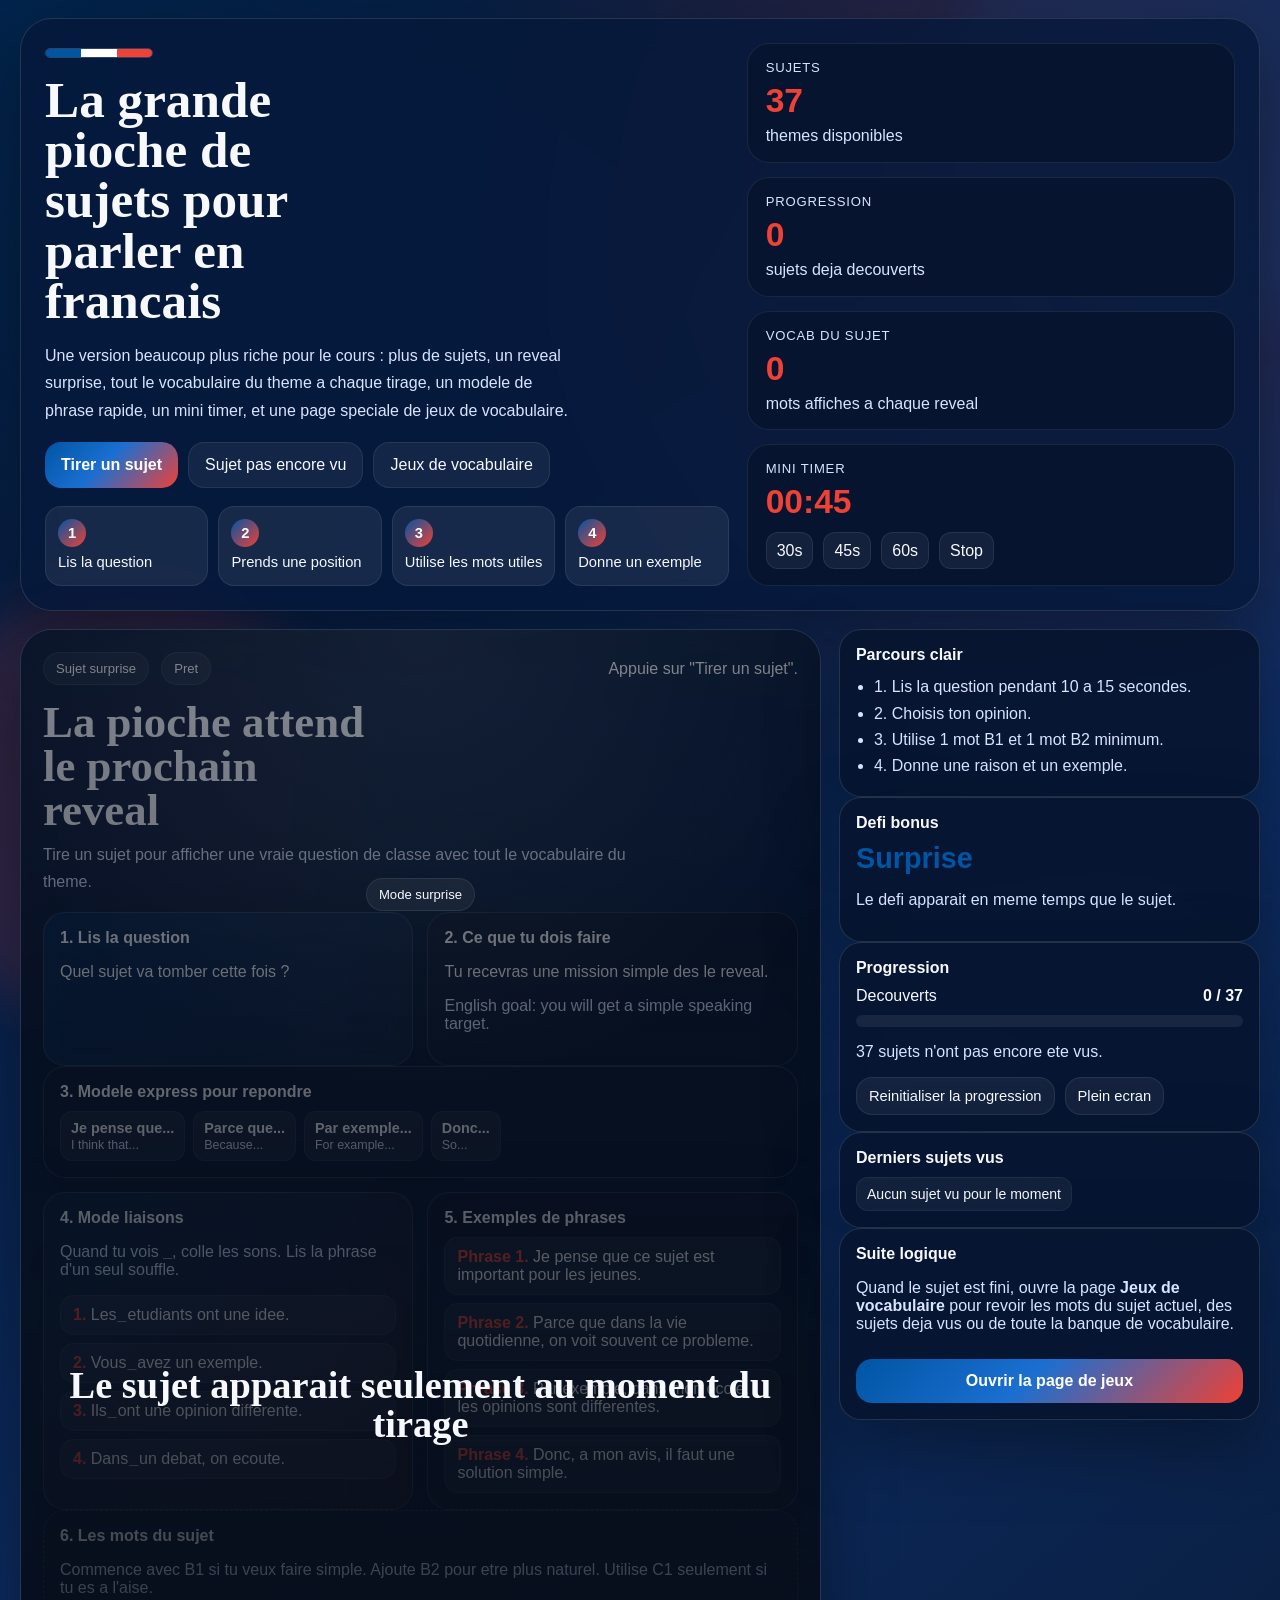
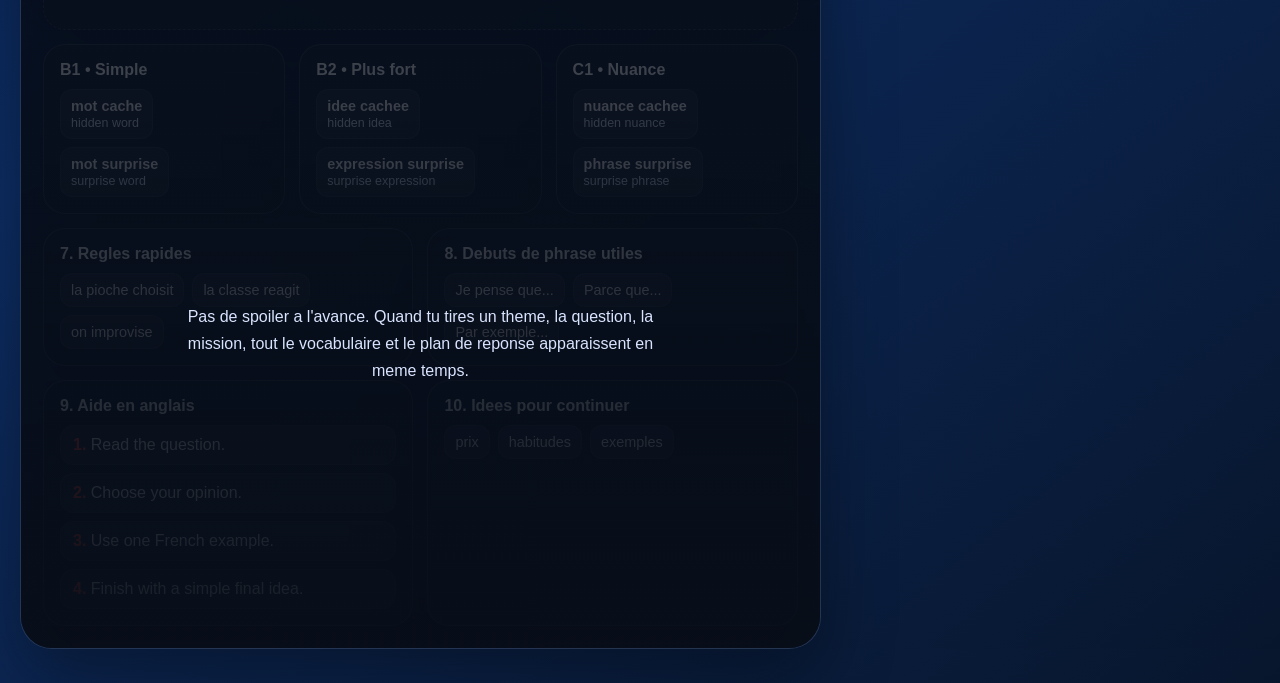
==== index.html @ 1f7d3cfa "Initial classroom speaking app" ====
<!DOCTYPE html>
<html lang="fr">
<head>
  <meta charset="UTF-8">
  <meta name="viewport" content="width=device-width, initial-scale=1.0">
  <title>Actu & Vocab - Pioche de classe</title>
  <link rel="stylesheet" href="./styles.css">
</head>
<body class="page-home">
  <div class="bg-orb orb-one"></div>
  <div class="bg-orb orb-two"></div>

  <main class="shell">
    <section class="hero">
      <div class="hero-copy">
        <div class="flag-line" aria-hidden="true">
          <span class="flag-blue"></span>
          <span class="flag-white"></span>
          <span class="flag-red"></span>
        </div>
        <h1>La grande pioche de sujets pour parler en francais</h1>
        <p>
          Une version beaucoup plus riche pour le cours : plus de sujets, un reveal surprise,
          tout le vocabulaire du theme a chaque tirage, un modele de phrase rapide, un mini timer,
          et une page speciale de jeux de vocabulaire.
        </p>
        <div class="hero-actions">
          <button class="btn btn-primary" id="randomBtn">Tirer un sujet</button>
          <button class="btn btn-secondary" id="unseenBtn">Sujet pas encore vu</button>
          <a class="btn btn-secondary" href="./vocab-games.html">Jeux de vocabulaire</a>
        </div>
        <div class="clarity-strip">
          <div class="clarity-step">
            <strong>1</strong>
            <span>Lis la question</span>
          </div>
          <div class="clarity-step">
            <strong>2</strong>
            <span>Prends une position</span>
          </div>
          <div class="clarity-step">
            <strong>3</strong>
            <span>Utilise les mots utiles</span>
          </div>
          <div class="clarity-step">
            <strong>4</strong>
            <span>Donne un exemple</span>
          </div>
        </div>
      </div>

      <div class="hero-stats">
        <article class="stat-card">
          <span class="stat-label">Sujets</span>
          <strong class="stat-value" id="totalTopics">0</strong>
          <span class="stat-foot">themes disponibles</span>
        </article>
        <article class="stat-card">
          <span class="stat-label">Progression</span>
          <strong class="stat-value" id="seenTopics">0</strong>
          <span class="stat-foot">sujets deja decouverts</span>
        </article>
        <article class="stat-card">
          <span class="stat-label">Vocab du sujet</span>
          <strong class="stat-value" id="currentWordCount">0</strong>
          <span class="stat-foot">mots affiches a chaque reveal</span>
        </article>
        <article class="stat-card">
          <span class="stat-label">Mini timer</span>
          <strong class="stat-value" id="timerDisplay">00:45</strong>
          <div class="timer-buttons">
            <button class="tiny-btn" data-seconds="30">30s</button>
            <button class="tiny-btn" data-seconds="45">45s</button>
            <button class="tiny-btn" data-seconds="60">60s</button>
            <button class="tiny-btn" data-action="stop">Stop</button>
          </div>
        </article>
      </div>
    </section>

    <section class="layout">
      <section class="topic-panel">
        <div class="topic-cover" id="topicCover">
          <div class="cover-badge">Mode surprise</div>
          <h2>Le sujet apparait seulement au moment du tirage</h2>
          <p>
            Pas de spoiler a l'avance. Quand tu tires un theme, la question, la mission,
            tout le vocabulaire et le plan de reponse apparaissent en meme temps.
          </p>
        </div>

        <div class="topic-head">
          <div class="topic-meta">
            <span class="pill" id="topicCategory">Sujet surprise</span>
            <span class="pill" id="topicDate">Pret</span>
          </div>
          <div class="topic-progress">
            <span id="rouletteText">Appuie sur "Tirer un sujet".</span>
          </div>
        </div>

        <h2 class="topic-title" id="topicTitle">La pioche attend le prochain reveal</h2>
        <p class="topic-lead" id="topicLead">
          Tire un sujet pour afficher une question orale claire, du vocabulaire FR + EN et un vrai plan
          de prise de parole pour la classe.
        </p>

        <div class="card-grid two">
          <article class="panel-card emphasis">
            <h3>1. Lis la question</h3>
            <p id="topicQuestion">Quel sujet va tomber cette fois ?</p>
          </article>
          <article class="panel-card">
            <h3>2. Ce que tu dois faire</h3>
            <p id="topicMission">Tu recevras une mission simple des le reveal.</p>
            <p class="subhelp" id="topicGoalEn">English goal: you will get a simple speaking target.</p>
          </article>
        </div>

        <article class="panel-card">
          <h3>3. Modele express pour repondre</h3>
          <div class="chip-wrap" id="builderList"></div>
        </article>

        <div class="card-grid two">
          <article class="panel-card liaison-card">
            <h3>4. Mode liaisons</h3>
            <p class="subhelp">Quand tu vois <strong>_</strong>, colle les sons. Lis la phrase d'un seul souffle.</p>
            <div class="coach-list" id="liaisonList"></div>
          </article>
          <article class="panel-card">
            <h3>5. Exemples de phrases</h3>
            <div class="coach-list" id="phraseExamples"></div>
          </article>
        </div>

        <article class="panel-card section-note">
          <h3>6. Les mots du sujet</h3>
          <p class="subhelp">Commence avec B1 si tu veux faire simple. Ajoute B2 pour etre plus naturel. Utilise C1 seulement si tu es a l'aise.</p>
        </article>

        <div class="card-grid three">
          <article class="panel-card">
            <h3>B1 • Simple</h3>
            <div class="chip-wrap" id="b1List"></div>
          </article>
          <article class="panel-card">
            <h3>B2 • Plus fort</h3>
            <div class="chip-wrap" id="b2List"></div>
          </article>
          <article class="panel-card">
            <h3>C1 • Nuance</h3>
            <div class="chip-wrap" id="c1List"></div>
          </article>
        </div>

        <div class="card-grid two">
          <article class="panel-card">
            <h3>7. Regles rapides</h3>
            <div class="chip-wrap" id="rulesList"></div>
          </article>
          <article class="panel-card">
            <h3>8. Debuts de phrase utiles</h3>
            <div class="chip-wrap" id="starterList"></div>
          </article>
        </div>

        <div class="card-grid two">
          <article class="panel-card">
            <h3>9. Aide en anglais</h3>
            <div class="coach-list" id="coachList"></div>
          </article>
          <article class="panel-card">
            <h3>10. Idees pour continuer</h3>
            <div class="chip-wrap" id="anglesList"></div>
          </article>
        </div>
      </section>

      <aside class="side-panel">
        <article class="panel-card">
          <h3>Parcours clair</h3>
          <ul class="clean-list">
            <li>1. Lis la question pendant 10 a 15 secondes.</li>
            <li>2. Choisis ton opinion.</li>
            <li>3. Utilise 1 mot B1 et 1 mot B2 minimum.</li>
            <li>4. Donne une raison et un exemple.</li>
          </ul>
        </article>

        <article class="panel-card">
          <h3>Defi bonus</h3>
          <strong class="challenge-mode" id="bonusMode">Surprise</strong>
          <p class="subhelp" id="bonusText">Le defi apparait en meme temps que le sujet.</p>
        </article>

        <article class="panel-card">
          <h3>Progression</h3>
          <div class="progress-row">
            <span>Decouverts</span>
            <strong id="progressLabel">0 / 0</strong>
          </div>
          <div class="progress-bar">
            <div class="progress-fill" id="progressFill"></div>
          </div>
          <p class="subhelp" id="remainingText">La pioche est prete.</p>
          <div class="side-actions">
            <button class="btn btn-secondary small" id="resetBtn">Reinitialiser la progression</button>
            <button class="btn btn-secondary small" id="fullscreenBtn">Plein ecran</button>
          </div>
        </article>

        <article class="panel-card">
          <h3>Derniers sujets vus</h3>
          <div class="recent-list" id="recentList"></div>
        </article>

        <article class="panel-card">
          <h3>Suite logique</h3>
          <p class="subhelp">
            Quand le sujet est fini, ouvre la page <strong>Jeux de vocabulaire</strong> pour revoir
            les mots du sujet actuel, des sujets deja vus ou de toute la banque de vocabulaire.
          </p>
          <a class="btn btn-primary wide" href="./vocab-games.html">Ouvrir la page de jeux</a>
        </article>
      </aside>
    </section>
  </main>

  <script src="./topics-data.js"></script>
  <script src="./app.js"></script>
</body>
</html>
---- styles.css ----
:root {
  --bg: #03142f;
  --bg-2: #0d2d63;
  --panel: rgba(6, 24, 58, 0.8);
  --panel-strong: rgba(7, 21, 48, 0.93);
  --line: rgba(255, 255, 255, 0.12);
  --text: #f7f9ff;
  --muted: #d9e4ff;
  --accent: #0055a4;
  --accent-soft: rgba(0, 85, 164, 0.2);
  --accent-2: #ef4135;
  --shadow: 0 28px 70px rgba(0, 0, 0, 0.35);
  --radius: 26px;
}

* {
  box-sizing: border-box;
}

html,
body {
  margin: 0;
  min-height: 100%;
  font-family: "Avenir Next", "Segoe UI", sans-serif;
  color: var(--text);
  background:
    radial-gradient(circle at top left, rgba(0, 85, 164, 0.24), transparent 28%),
    radial-gradient(circle at 80% 8%, rgba(239, 65, 53, 0.18), transparent 26%),
    linear-gradient(140deg, var(--bg) 0%, var(--bg-2) 54%, #08162d 100%);
}

body {
  position: relative;
  overflow-x: hidden;
}

.bg-orb {
  position: fixed;
  width: 28rem;
  height: 28rem;
  border-radius: 50%;
  filter: blur(26px);
  opacity: 0.16;
  pointer-events: none;
  z-index: 0;
}

.orb-one {
  top: -7rem;
  right: -7rem;
  background: var(--accent);
}

.orb-two {
  bottom: -8rem;
  left: -6rem;
  background: var(--accent-2);
}

.flag-line {
  display: inline-grid;
  grid-template-columns: 1fr 1fr 1fr;
  width: 108px;
  height: 10px;
  border-radius: 999px;
  overflow: hidden;
  border: 1px solid rgba(255, 255, 255, 0.18);
}

.flag-blue {
  background: #0055a4;
}

.flag-white {
  background: #ffffff;
}

.flag-red {
  background: #ef4135;
}

.shell {
  position: relative;
  z-index: 1;
  width: min(1240px, calc(100vw - 28px));
  margin: 18px auto 34px;
  display: grid;
  gap: 18px;
}

.hero,
.panel-card,
.topic-panel {
  background: var(--panel);
  border: 1px solid var(--line);
  box-shadow: var(--shadow);
  backdrop-filter: blur(18px);
}

.hero {
  border-radius: calc(var(--radius) + 6px);
  padding: 24px;
  display: grid;
  grid-template-columns: 1.4fr 1fr;
  gap: 18px;
}

.hero.compact {
  grid-template-columns: 1.3fr 0.9fr;
}

.hero-copy h1 {
  margin: 14px 0 0;
  font-family: "Iowan Old Style", "Palatino Linotype", serif;
  font-size: clamp(2.2rem, 4vw, 4rem);
  line-height: 0.98;
  max-width: 11ch;
}

.hero-copy p {
  margin: 16px 0 0;
  color: var(--muted);
  line-height: 1.72;
  max-width: 60ch;
}

.eyebrow {
  display: inline-flex;
  padding: 8px 14px;
  border-radius: 999px;
  background: rgba(255, 255, 255, 0.06);
  border: 1px solid rgba(255, 255, 255, 0.08);
  color: var(--muted);
  font-size: 0.78rem;
  letter-spacing: 0.06em;
  text-transform: uppercase;
}

.hero-actions,
.side-actions,
.timer-buttons,
.filter-row {
  display: flex;
  flex-wrap: wrap;
  gap: 10px;
}

.hero-actions {
  margin-top: 18px;
}

.clarity-strip {
  display: grid;
  grid-template-columns: repeat(4, minmax(0, 1fr));
  gap: 10px;
  margin-top: 18px;
}

.clarity-step {
  display: grid;
  gap: 6px;
  padding: 12px;
  border-radius: 16px;
  background: rgba(255, 255, 255, 0.07);
  border: 1px solid rgba(255, 255, 255, 0.08);
}

.clarity-step strong {
  display: inline-flex;
  align-items: center;
  justify-content: center;
  width: 28px;
  height: 28px;
  border-radius: 50%;
  background: linear-gradient(135deg, #0055a4, #ef4135);
  color: #ffffff;
  font-size: 0.92rem;
}

.clarity-step span {
  color: var(--text);
  font-size: 0.92rem;
  line-height: 1.35;
}

.hero-stats {
  display: grid;
  gap: 14px;
}

.stat-card {
  display: grid;
  gap: 6px;
  padding: 16px 18px;
  border-radius: 22px;
  background: var(--panel-strong);
  border: 1px solid rgba(255, 255, 255, 0.08);
}

.stat-label,
.stat-foot,
.subhelp {
  color: var(--muted);
}

.stat-label {
  font-size: 0.82rem;
  text-transform: uppercase;
  letter-spacing: 0.06em;
}

.stat-value {
  font-size: 2.1rem;
  font-weight: 800;
  color: var(--accent-2);
}

.layout {
  display: grid;
  grid-template-columns: 1.75fr 0.92fr;
  gap: 18px;
}

.games-layout {
  grid-template-columns: 1.5fr 0.95fr;
}

.topic-panel {
  position: relative;
  border-radius: calc(var(--radius) + 6px);
  padding: 22px;
  overflow: hidden;
}

.topic-cover {
  position: absolute;
  inset: 0;
  display: grid;
  place-items: center;
  text-align: center;
  padding: 26px;
  background:
    radial-gradient(circle at top, rgba(255, 255, 255, 0.06), transparent 28%),
    linear-gradient(180deg, rgba(8, 14, 24, 0.5), rgba(8, 14, 24, 0.94));
  z-index: 2;
  transition: opacity 0.35s ease, visibility 0.35s ease;
}

.topic-cover.hidden {
  opacity: 0;
  visibility: hidden;
  pointer-events: none;
}

.topic-cover h2 {
  margin: 12px 0 0;
  font-family: "Iowan Old Style", "Palatino Linotype", serif;
  font-size: clamp(1.9rem, 3vw, 2.8rem);
  line-height: 1.02;
}

.topic-cover p {
  max-width: 56ch;
  color: var(--muted);
  line-height: 1.7;
}

.cover-badge,
.pill {
  display: inline-flex;
  padding: 8px 12px;
  border-radius: 999px;
  background: rgba(255, 255, 255, 0.06);
  border: 1px solid rgba(255, 255, 255, 0.08);
  color: var(--text);
  font-size: 0.82rem;
}

.topic-head,
.topic-meta,
.progress-row,
.game-head {
  display: flex;
  justify-content: space-between;
  align-items: center;
  gap: 12px;
  flex-wrap: wrap;
}

.topic-title {
  margin: 16px 0 8px;
  font-family: "Iowan Old Style", "Palatino Linotype", serif;
  font-size: clamp(2rem, 3.5vw, 3.1rem);
  line-height: 0.98;
  max-width: 15ch;
}

.topic-lead,
.quiz-question,
.clean-list {
  color: var(--muted);
}

.topic-lead {
  margin: 0 0 16px;
  line-height: 1.72;
  max-width: 70ch;
}

.card-grid {
  display: grid;
  gap: 14px;
  margin-top: 14px;
}

.card-grid.two {
  grid-template-columns: repeat(2, minmax(0, 1fr));
}

.card-grid.three {
  grid-template-columns: repeat(3, minmax(0, 1fr));
}

.panel-card {
  border-radius: 22px;
  padding: 16px;
  background: var(--panel-strong);
}

.panel-card h3 {
  margin: 0 0 10px;
  font-size: 1rem;
}

.section-note {
  border-style: dashed;
}

.panel-card.emphasis {
  background: linear-gradient(135deg, var(--accent-soft), rgba(255, 255, 255, 0.03));
}

.liaison-card {
  background:
    linear-gradient(135deg, rgba(0, 85, 164, 0.14), rgba(239, 65, 53, 0.08)),
    var(--panel-strong);
}

.chip-wrap,
.recent-list,
.quiz-options {
  display: flex;
  flex-wrap: wrap;
  gap: 8px;
}

.chip {
  display: inline-flex;
  flex-direction: column;
  align-items: flex-start;
  gap: 2px;
  padding: 8px 10px;
  border-radius: 12px;
  background: rgba(255, 255, 255, 0.06);
  border: 1px solid rgba(255, 255, 255, 0.06);
  color: var(--text);
  font-size: 0.9rem;
}

.chip-fr {
  font-weight: 700;
}

.chip-en {
  color: var(--muted);
  font-size: 0.78rem;
}

.coach-list {
  display: grid;
  gap: 8px;
}

.coach-step {
  padding: 10px 12px;
  border-radius: 14px;
  background: rgba(255, 255, 255, 0.05);
  border: 1px solid rgba(255, 255, 255, 0.06);
}

.coach-step strong {
  color: var(--accent-2);
}

.liaison-piece {
  font-weight: 800;
  color: #ffffff;
  letter-spacing: 0.01em;
}

.liaison-mark {
  color: #ffd8d5;
  font-weight: 900;
  padding: 0 1px;
}

.challenge-mode {
  display: block;
  font-size: 1.8rem;
  color: var(--accent);
}

.progress-bar {
  width: 100%;
  height: 12px;
  border-radius: 999px;
  background: rgba(255, 255, 255, 0.07);
  overflow: hidden;
  margin-top: 10px;
}

.progress-fill {
  height: 100%;
  width: 0;
  border-radius: 999px;
  background: linear-gradient(90deg, #0055a4 0%, #ffffff 50%, #ef4135 100%);
  transition: width 0.3s ease;
}

.clean-list {
  margin: 0;
  padding-left: 18px;
  line-height: 1.65;
}

.btn,
.tiny-btn,
.answer-btn,
.select-box {
  font: inherit;
}

.btn,
.tiny-btn,
.answer-btn {
  cursor: pointer;
  border: 0;
  transition: transform 0.18s ease, opacity 0.18s ease;
}

.btn:hover,
.tiny-btn:hover,
.answer-btn:hover {
  transform: translateY(-1px);
}

.btn {
  display: inline-flex;
  align-items: center;
  justify-content: center;
  gap: 8px;
  padding: 13px 16px;
  border-radius: 16px;
  text-decoration: none;
}

.btn.small {
  padding: 10px 12px;
  font-size: 0.92rem;
}

.btn.wide {
  width: 100%;
  margin-top: 10px;
}

.btn-primary {
  background: linear-gradient(135deg, #0055a4 0%, #1b6fd1 45%, #ef4135 100%);
  color: #ffffff;
  font-weight: 800;
}

.btn-secondary,
.tiny-btn,
.answer-btn,
.select-box {
  background: rgba(255, 255, 255, 0.06);
  color: var(--text);
  border: 1px solid rgba(255, 255, 255, 0.08);
}

.tiny-btn {
  padding: 8px 10px;
  border-radius: 12px;
}

.select-box {
  padding: 10px 12px;
  border-radius: 14px;
  min-width: 220px;
}

.recent-item {
  display: inline-flex;
  padding: 8px 10px;
  border-radius: 12px;
  background: rgba(255, 255, 255, 0.05);
  border: 1px solid rgba(255, 255, 255, 0.06);
  font-size: 0.88rem;
}

.flashcard {
  display: grid;
  gap: 8px;
  padding: 18px;
  border-radius: 20px;
  background: linear-gradient(135deg, var(--accent-soft), rgba(255, 255, 255, 0.04));
  border: 1px solid rgba(255, 255, 255, 0.08);
}

.flash-meta,
.quiz-result {
  color: var(--muted);
}

.flash-front {
  font-size: 2rem;
  font-weight: 800;
}

.flash-back {
  font-size: 1rem;
  color: var(--accent-2);
}

.quiz-question {
  margin: 8px 0 14px;
  font-size: 1.08rem;
}

.answer-btn {
  padding: 12px 14px;
  border-radius: 14px;
  min-width: 190px;
  text-align: left;
}

.answer-btn.correct {
  background: rgba(107, 208, 146, 0.22);
  border-color: rgba(107, 208, 146, 0.48);
}

.answer-btn.wrong {
  background: rgba(255, 96, 96, 0.18);
  border-color: rgba(255, 96, 96, 0.38);
}

.filter-row {
  justify-content: space-between;
  align-items: center;
}

.timer-buttons {
  margin-top: 4px;
}

@media (max-width: 980px) {
  .hero,
  .hero.compact,
  .layout,
  .games-layout {
    grid-template-columns: 1fr;
  }

  .clarity-strip {
    grid-template-columns: repeat(2, minmax(0, 1fr));
  }

  .card-grid.two,
  .card-grid.three {
    grid-template-columns: 1fr;
  }

  .hero-copy h1,
  .topic-title {
    max-width: none;
  }
}

@media (max-width: 720px) {
  .shell {
    width: min(100vw - 18px, 100%);
    margin: 10px auto 24px;
  }

  .hero,
  .topic-panel,
  .panel-card {
    padding: 16px;
  }

  .flash-front {
    font-size: 1.6rem;
  }

  .clarity-strip {
    grid-template-columns: 1fr;
  }
}
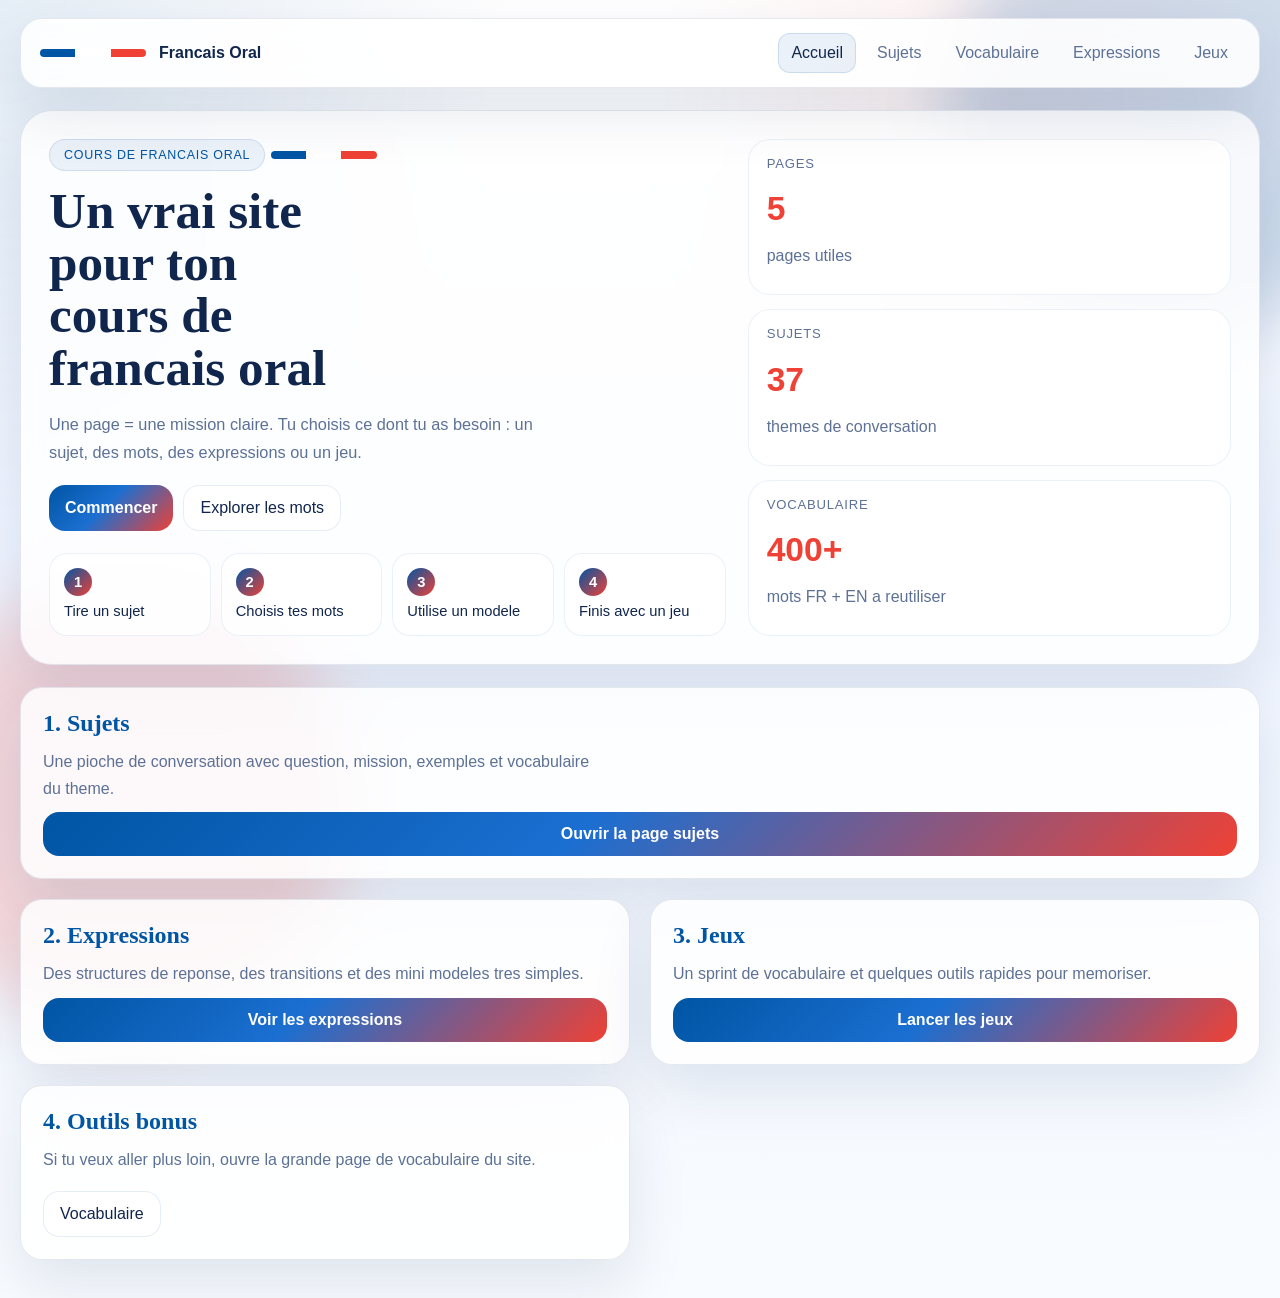
==== commit 07d5ac89: "Build simplified multi-page speaking site" ====
--- a/index.html
+++ b/index.html
@@ -3,231 +3,115 @@
 <head>
   <meta charset="UTF-8">
   <meta name="viewport" content="width=device-width, initial-scale=1.0">
-  <title>Actu & Vocab - Pioche de classe</title>
+  <title>Francais Oral - Accueil</title>
   <link rel="stylesheet" href="./styles.css">
 </head>
-<body class="page-home">
+<body class="page-landing">
   <div class="bg-orb orb-one"></div>
   <div class="bg-orb orb-two"></div>
 
   <main class="shell">
-    <section class="hero">
+    <header class="site-nav">
+      <a class="brand" href="./index.html">
+        <span class="flag-line" aria-hidden="true">
+          <span class="flag-blue"></span>
+          <span class="flag-white"></span>
+          <span class="flag-red"></span>
+        </span>
+        <span>Francais Oral</span>
+      </a>
+      <nav class="nav-links">
+        <a class="nav-link is-active" href="./index.html">Accueil</a>
+        <a class="nav-link" href="./sujets.html">Sujets</a>
+        <a class="nav-link" href="./vocabulaire.html">Vocabulaire</a>
+        <a class="nav-link" href="./methode.html">Expressions</a>
+        <a class="nav-link" href="./vocab-games.html">Jeux</a>
+      </nav>
+    </header>
+
+    <section class="hero landing-hero">
       <div class="hero-copy">
+        <span class="eyebrow">Cours de francais oral</span>
         <div class="flag-line" aria-hidden="true">
           <span class="flag-blue"></span>
           <span class="flag-white"></span>
           <span class="flag-red"></span>
         </div>
-        <h1>La grande pioche de sujets pour parler en francais</h1>
+        <h1>Un vrai site pour ton cours de francais oral</h1>
         <p>
-          Une version beaucoup plus riche pour le cours : plus de sujets, un reveal surprise,
-          tout le vocabulaire du theme a chaque tirage, un modele de phrase rapide, un mini timer,
-          et une page speciale de jeux de vocabulaire.
+          Une page = une mission claire. Tu choisis ce dont tu as besoin :
+          un sujet, des mots, des expressions ou un jeu.
         </p>
         <div class="hero-actions">
-          <button class="btn btn-primary" id="randomBtn">Tirer un sujet</button>
-          <button class="btn btn-secondary" id="unseenBtn">Sujet pas encore vu</button>
-          <a class="btn btn-secondary" href="./vocab-games.html">Jeux de vocabulaire</a>
+          <a class="btn btn-primary" href="./sujets.html">Commencer</a>
+          <a class="btn btn-secondary" href="./vocabulaire.html">Explorer les mots</a>
         </div>
         <div class="clarity-strip">
           <div class="clarity-step">
             <strong>1</strong>
-            <span>Lis la question</span>
+            <span>Tire un sujet</span>
           </div>
           <div class="clarity-step">
             <strong>2</strong>
-            <span>Prends une position</span>
+            <span>Choisis tes mots</span>
           </div>
           <div class="clarity-step">
             <strong>3</strong>
-            <span>Utilise les mots utiles</span>
+            <span>Utilise un modele</span>
           </div>
           <div class="clarity-step">
             <strong>4</strong>
-            <span>Donne un exemple</span>
+            <span>Finis avec un jeu</span>
           </div>
         </div>
       </div>
 
       <div class="hero-stats">
         <article class="stat-card">
-          <span class="stat-label">Sujets</span>
-          <strong class="stat-value" id="totalTopics">0</strong>
-          <span class="stat-foot">themes disponibles</span>
+          <span class="stat-label">Pages</span>
+          <strong class="stat-value">5</strong>
+          <span class="stat-foot">pages utiles</span>
         </article>
         <article class="stat-card">
-          <span class="stat-label">Progression</span>
-          <strong class="stat-value" id="seenTopics">0</strong>
-          <span class="stat-foot">sujets deja decouverts</span>
+          <span class="stat-label">Sujets</span>
+          <strong class="stat-value">37</strong>
+          <span class="stat-foot">themes de conversation</span>
         </article>
         <article class="stat-card">
-          <span class="stat-label">Vocab du sujet</span>
-          <strong class="stat-value" id="currentWordCount">0</strong>
-          <span class="stat-foot">mots affiches a chaque reveal</span>
-        </article>
-        <article class="stat-card">
-          <span class="stat-label">Mini timer</span>
-          <strong class="stat-value" id="timerDisplay">00:45</strong>
-          <div class="timer-buttons">
-            <button class="tiny-btn" data-seconds="30">30s</button>
-            <button class="tiny-btn" data-seconds="45">45s</button>
-            <button class="tiny-btn" data-seconds="60">60s</button>
-            <button class="tiny-btn" data-action="stop">Stop</button>
-          </div>
+          <span class="stat-label">Vocabulaire</span>
+          <strong class="stat-value">400+</strong>
+          <span class="stat-foot">mots FR + EN a reutiliser</span>
         </article>
       </div>
     </section>
 
-    <section class="layout">
-      <section class="topic-panel">
-        <div class="topic-cover" id="topicCover">
-          <div class="cover-badge">Mode surprise</div>
-          <h2>Le sujet apparait seulement au moment du tirage</h2>
-          <p>
-            Pas de spoiler a l'avance. Quand tu tires un theme, la question, la mission,
-            tout le vocabulaire et le plan de reponse apparaissent en meme temps.
-          </p>
+    <section class="landing-grid">
+      <article class="feature-card">
+        <h2>1. Sujets</h2>
+        <p>Une pioche de conversation avec question, mission, exemples et vocabulaire du theme.</p>
+        <a class="btn btn-primary wide" href="./sujets.html">Ouvrir la page sujets</a>
+      </article>
+
+      <article class="feature-card">
+        <h2>2. Expressions</h2>
+        <p>Des structures de reponse, des transitions et des mini modeles tres simples.</p>
+        <a class="btn btn-primary wide" href="./methode.html">Voir les expressions</a>
+      </article>
+
+      <article class="feature-card">
+        <h2>3. Jeux</h2>
+        <p>Un sprint de vocabulaire et quelques outils rapides pour memoriser.</p>
+        <a class="btn btn-primary wide" href="./vocab-games.html">Lancer les jeux</a>
+      </article>
+
+      <article class="feature-card">
+        <h2>4. Outils bonus</h2>
+        <p>Si tu veux aller plus loin, ouvre la grande page de vocabulaire du site.</p>
+        <div class="hero-actions">
+          <a class="btn btn-secondary" href="./vocabulaire.html">Vocabulaire</a>
         </div>
-
-        <div class="topic-head">
-          <div class="topic-meta">
-            <span class="pill" id="topicCategory">Sujet surprise</span>
-            <span class="pill" id="topicDate">Pret</span>
-          </div>
-          <div class="topic-progress">
-            <span id="rouletteText">Appuie sur "Tirer un sujet".</span>
-          </div>
-        </div>
-
-        <h2 class="topic-title" id="topicTitle">La pioche attend le prochain reveal</h2>
-        <p class="topic-lead" id="topicLead">
-          Tire un sujet pour afficher une question orale claire, du vocabulaire FR + EN et un vrai plan
-          de prise de parole pour la classe.
-        </p>
-
-        <div class="card-grid two">
-          <article class="panel-card emphasis">
-            <h3>1. Lis la question</h3>
-            <p id="topicQuestion">Quel sujet va tomber cette fois ?</p>
-          </article>
-          <article class="panel-card">
-            <h3>2. Ce que tu dois faire</h3>
-            <p id="topicMission">Tu recevras une mission simple des le reveal.</p>
-            <p class="subhelp" id="topicGoalEn">English goal: you will get a simple speaking target.</p>
-          </article>
-        </div>
-
-        <article class="panel-card">
-          <h3>3. Modele express pour repondre</h3>
-          <div class="chip-wrap" id="builderList"></div>
-        </article>
-
-        <div class="card-grid two">
-          <article class="panel-card liaison-card">
-            <h3>4. Mode liaisons</h3>
-            <p class="subhelp">Quand tu vois <strong>_</strong>, colle les sons. Lis la phrase d'un seul souffle.</p>
-            <div class="coach-list" id="liaisonList"></div>
-          </article>
-          <article class="panel-card">
-            <h3>5. Exemples de phrases</h3>
-            <div class="coach-list" id="phraseExamples"></div>
-          </article>
-        </div>
-
-        <article class="panel-card section-note">
-          <h3>6. Les mots du sujet</h3>
-          <p class="subhelp">Commence avec B1 si tu veux faire simple. Ajoute B2 pour etre plus naturel. Utilise C1 seulement si tu es a l'aise.</p>
-        </article>
-
-        <div class="card-grid three">
-          <article class="panel-card">
-            <h3>B1 • Simple</h3>
-            <div class="chip-wrap" id="b1List"></div>
-          </article>
-          <article class="panel-card">
-            <h3>B2 • Plus fort</h3>
-            <div class="chip-wrap" id="b2List"></div>
-          </article>
-          <article class="panel-card">
-            <h3>C1 • Nuance</h3>
-            <div class="chip-wrap" id="c1List"></div>
-          </article>
-        </div>
-
-        <div class="card-grid two">
-          <article class="panel-card">
-            <h3>7. Regles rapides</h3>
-            <div class="chip-wrap" id="rulesList"></div>
-          </article>
-          <article class="panel-card">
-            <h3>8. Debuts de phrase utiles</h3>
-            <div class="chip-wrap" id="starterList"></div>
-          </article>
-        </div>
-
-        <div class="card-grid two">
-          <article class="panel-card">
-            <h3>9. Aide en anglais</h3>
-            <div class="coach-list" id="coachList"></div>
-          </article>
-          <article class="panel-card">
-            <h3>10. Idees pour continuer</h3>
-            <div class="chip-wrap" id="anglesList"></div>
-          </article>
-        </div>
-      </section>
-
-      <aside class="side-panel">
-        <article class="panel-card">
-          <h3>Parcours clair</h3>
-          <ul class="clean-list">
-            <li>1. Lis la question pendant 10 a 15 secondes.</li>
-            <li>2. Choisis ton opinion.</li>
-            <li>3. Utilise 1 mot B1 et 1 mot B2 minimum.</li>
-            <li>4. Donne une raison et un exemple.</li>
-          </ul>
-        </article>
-
-        <article class="panel-card">
-          <h3>Defi bonus</h3>
-          <strong class="challenge-mode" id="bonusMode">Surprise</strong>
-          <p class="subhelp" id="bonusText">Le defi apparait en meme temps que le sujet.</p>
-        </article>
-
-        <article class="panel-card">
-          <h3>Progression</h3>
-          <div class="progress-row">
-            <span>Decouverts</span>
-            <strong id="progressLabel">0 / 0</strong>
-          </div>
-          <div class="progress-bar">
-            <div class="progress-fill" id="progressFill"></div>
-          </div>
-          <p class="subhelp" id="remainingText">La pioche est prete.</p>
-          <div class="side-actions">
-            <button class="btn btn-secondary small" id="resetBtn">Reinitialiser la progression</button>
-            <button class="btn btn-secondary small" id="fullscreenBtn">Plein ecran</button>
-          </div>
-        </article>
-
-        <article class="panel-card">
-          <h3>Derniers sujets vus</h3>
-          <div class="recent-list" id="recentList"></div>
-        </article>
-
-        <article class="panel-card">
-          <h3>Suite logique</h3>
-          <p class="subhelp">
-            Quand le sujet est fini, ouvre la page <strong>Jeux de vocabulaire</strong> pour revoir
-            les mots du sujet actuel, des sujets deja vus ou de toute la banque de vocabulaire.
-          </p>
-          <a class="btn btn-primary wide" href="./vocab-games.html">Ouvrir la page de jeux</a>
-        </article>
-      </aside>
+      </article>
     </section>
   </main>
-
-  <script src="./topics-data.js"></script>
-  <script src="./app.js"></script>
 </body>
 </html>
--- a/styles.css
+++ b/styles.css
@@ -1,15 +1,15 @@
 :root {
-  --bg: #03142f;
-  --bg-2: #0d2d63;
-  --panel: rgba(6, 24, 58, 0.8);
-  --panel-strong: rgba(7, 21, 48, 0.93);
-  --line: rgba(255, 255, 255, 0.12);
-  --text: #f7f9ff;
-  --muted: #d9e4ff;
+  --bg: #eef4ff;
+  --bg-2: #f8fbff;
+  --panel: rgba(255, 255, 255, 0.84);
+  --panel-strong: rgba(255, 255, 255, 0.96);
+  --line: rgba(10, 39, 92, 0.1);
+  --text: #11264d;
+  --muted: #5d7196;
   --accent: #0055a4;
-  --accent-soft: rgba(0, 85, 164, 0.2);
+  --accent-soft: rgba(0, 85, 164, 0.09);
   --accent-2: #ef4135;
-  --shadow: 0 28px 70px rgba(0, 0, 0, 0.35);
+  --shadow: 0 24px 60px rgba(9, 35, 83, 0.1);
   --radius: 26px;
 }
 
@@ -24,9 +24,9 @@
   font-family: "Avenir Next", "Segoe UI", sans-serif;
   color: var(--text);
   background:
-    radial-gradient(circle at top left, rgba(0, 85, 164, 0.24), transparent 28%),
-    radial-gradient(circle at 80% 8%, rgba(239, 65, 53, 0.18), transparent 26%),
-    linear-gradient(140deg, var(--bg) 0%, var(--bg-2) 54%, #08162d 100%);
+    radial-gradient(circle at top left, rgba(0, 85, 164, 0.1), transparent 28%),
+    radial-gradient(circle at 80% 8%, rgba(239, 65, 53, 0.08), transparent 24%),
+    linear-gradient(180deg, #ffffff 0%, var(--bg) 42%, var(--bg-2) 100%);
 }
 
 body {
@@ -39,8 +39,8 @@
   width: 28rem;
   height: 28rem;
   border-radius: 50%;
-  filter: blur(26px);
-  opacity: 0.16;
+  filter: blur(32px);
+  opacity: 0.18;
   pointer-events: none;
   z-index: 0;
 }
@@ -83,9 +83,57 @@
   position: relative;
   z-index: 1;
   width: min(1240px, calc(100vw - 28px));
-  margin: 18px auto 34px;
-  display: grid;
-  gap: 18px;
+  margin: 18px auto 38px;
+  display: grid;
+  gap: 22px;
+}
+
+.site-nav {
+  position: sticky;
+  top: 12px;
+  z-index: 5;
+  display: flex;
+  justify-content: space-between;
+  align-items: center;
+  gap: 16px;
+  flex-wrap: wrap;
+  padding: 14px 18px;
+  border-radius: 22px;
+  background: rgba(255, 255, 255, 0.88);
+  border: 1px solid var(--line);
+  box-shadow: var(--shadow);
+  backdrop-filter: blur(12px);
+}
+
+.brand {
+  display: inline-flex;
+  align-items: center;
+  gap: 12px;
+  text-decoration: none;
+  color: var(--text);
+  font-weight: 800;
+}
+
+.nav-links {
+  display: flex;
+  gap: 8px;
+  flex-wrap: wrap;
+}
+
+.nav-link {
+  display: inline-flex;
+  padding: 10px 12px;
+  border-radius: 12px;
+  color: var(--muted);
+  text-decoration: none;
+  border: 1px solid transparent;
+}
+
+.nav-link.is-active,
+.nav-link:hover {
+  color: var(--text);
+  border-color: rgba(0, 85, 164, 0.14);
+  background: rgba(0, 85, 164, 0.08);
 }
 
 .hero,
@@ -94,43 +142,48 @@
   background: var(--panel);
   border: 1px solid var(--line);
   box-shadow: var(--shadow);
-  backdrop-filter: blur(18px);
+  backdrop-filter: blur(10px);
 }
 
 .hero {
   border-radius: calc(var(--radius) + 6px);
-  padding: 24px;
+  padding: 28px;
   display: grid;
   grid-template-columns: 1.4fr 1fr;
-  gap: 18px;
+  gap: 22px;
 }
 
 .hero.compact {
   grid-template-columns: 1.3fr 0.9fr;
+}
+
+.landing-hero {
+  min-height: 380px;
 }
 
 .hero-copy h1 {
   margin: 14px 0 0;
   font-family: "Iowan Old Style", "Palatino Linotype", serif;
   font-size: clamp(2.2rem, 4vw, 4rem);
-  line-height: 0.98;
-  max-width: 11ch;
+  line-height: 1.02;
+  max-width: 12ch;
 }
 
 .hero-copy p {
   margin: 16px 0 0;
   color: var(--muted);
-  line-height: 1.72;
-  max-width: 60ch;
+  line-height: 1.74;
+  max-width: 58ch;
+  font-size: 1.02rem;
 }
 
 .eyebrow {
   display: inline-flex;
   padding: 8px 14px;
   border-radius: 999px;
-  background: rgba(255, 255, 255, 0.06);
-  border: 1px solid rgba(255, 255, 255, 0.08);
-  color: var(--muted);
+  background: rgba(0, 85, 164, 0.07);
+  border: 1px solid rgba(0, 85, 164, 0.12);
+  color: var(--accent);
   font-size: 0.78rem;
   letter-spacing: 0.06em;
   text-transform: uppercase;
@@ -153,16 +206,16 @@
   display: grid;
   grid-template-columns: repeat(4, minmax(0, 1fr));
   gap: 10px;
-  margin-top: 18px;
+  margin-top: 22px;
 }
 
 .clarity-step {
   display: grid;
   gap: 6px;
-  padding: 12px;
-  border-radius: 16px;
-  background: rgba(255, 255, 255, 0.07);
-  border: 1px solid rgba(255, 255, 255, 0.08);
+  padding: 14px;
+  border-radius: 18px;
+  background: rgba(255, 255, 255, 0.72);
+  border: 1px solid rgba(0, 85, 164, 0.08);
 }
 
 .clarity-step strong {
@@ -188,13 +241,50 @@
   gap: 14px;
 }
 
+.landing-grid {
+  display: grid;
+  grid-template-columns: repeat(2, minmax(0, 1fr));
+  gap: 20px;
+}
+
+.compact-grid {
+  gap: 16px;
+}
+
+.feature-card {
+  background: var(--panel);
+  border: 1px solid var(--line);
+  box-shadow: var(--shadow);
+  backdrop-filter: blur(18px);
+  border-radius: 22px;
+  padding: 22px;
+}
+
+.feature-card h2 {
+  margin: 0 0 12px;
+  font-family: "Iowan Old Style", "Palatino Linotype", serif;
+  font-size: 1.5rem;
+  color: var(--accent);
+}
+
+.feature-card p {
+  margin: 0;
+  color: var(--muted);
+  line-height: 1.65;
+}
+
+.route-card {
+  background:
+    linear-gradient(135deg, rgba(255, 255, 255, 0.96), rgba(239, 244, 255, 0.96));
+}
+
 .stat-card {
   display: grid;
   gap: 6px;
   padding: 16px 18px;
   border-radius: 22px;
   background: var(--panel-strong);
-  border: 1px solid rgba(255, 255, 255, 0.08);
+  border: 1px solid rgba(0, 85, 164, 0.08);
 }
 
 .stat-label,
@@ -218,7 +308,7 @@
 .layout {
   display: grid;
   grid-template-columns: 1.75fr 0.92fr;
-  gap: 18px;
+  gap: 20px;
 }
 
 .games-layout {
@@ -228,7 +318,7 @@
 .topic-panel {
   position: relative;
   border-radius: calc(var(--radius) + 6px);
-  padding: 22px;
+  padding: 24px;
   overflow: hidden;
 }
 
@@ -270,10 +360,11 @@
   display: inline-flex;
   padding: 8px 12px;
   border-radius: 999px;
-  background: rgba(255, 255, 255, 0.06);
-  border: 1px solid rgba(255, 255, 255, 0.08);
-  color: var(--text);
+  background: rgba(0, 85, 164, 0.08);
+  border: 1px solid rgba(0, 85, 164, 0.12);
+  color: var(--accent);
   font-size: 0.82rem;
+  font-weight: 700;
 }
 
 .topic-head,
@@ -291,7 +382,7 @@
   margin: 16px 0 8px;
   font-family: "Iowan Old Style", "Palatino Linotype", serif;
   font-size: clamp(2rem, 3.5vw, 3.1rem);
-  line-height: 0.98;
+  line-height: 1.04;
   max-width: 15ch;
 }
 
@@ -309,8 +400,8 @@
 
 .card-grid {
   display: grid;
-  gap: 14px;
-  margin-top: 14px;
+  gap: 16px;
+  margin-top: 16px;
 }
 
 .card-grid.two {
@@ -323,13 +414,14 @@
 
 .panel-card {
   border-radius: 22px;
-  padding: 16px;
+  padding: 18px;
   background: var(--panel-strong);
 }
 
 .panel-card h3 {
   margin: 0 0 10px;
-  font-size: 1rem;
+  font-size: 1.02rem;
+  color: var(--accent);
 }
 
 .section-note {
@@ -337,7 +429,7 @@
 }
 
 .panel-card.emphasis {
-  background: linear-gradient(135deg, var(--accent-soft), rgba(255, 255, 255, 0.03));
+  background: linear-gradient(135deg, var(--accent-soft), rgba(255, 255, 255, 0.92));
 }
 
 .liaison-card {
@@ -352,6 +444,12 @@
   display: flex;
   flex-wrap: wrap;
   gap: 8px;
+}
+
+.side-panel {
+  display: grid;
+  gap: 16px;
+  align-content: start;
 }
 
 .chip {
@@ -361,8 +459,8 @@
   gap: 2px;
   padding: 8px 10px;
   border-radius: 12px;
-  background: rgba(255, 255, 255, 0.06);
-  border: 1px solid rgba(255, 255, 255, 0.06);
+  background: rgba(0, 85, 164, 0.06);
+  border: 1px solid rgba(0, 85, 164, 0.08);
   color: var(--text);
   font-size: 0.9rem;
 }
@@ -384,8 +482,8 @@
 .coach-step {
   padding: 10px 12px;
   border-radius: 14px;
-  background: rgba(255, 255, 255, 0.05);
-  border: 1px solid rgba(255, 255, 255, 0.06);
+  background: rgba(0, 85, 164, 0.04);
+  border: 1px solid rgba(0, 85, 164, 0.08);
 }
 
 .coach-step strong {
@@ -414,7 +512,7 @@
   width: 100%;
   height: 12px;
   border-radius: 999px;
-  background: rgba(255, 255, 255, 0.07);
+  background: rgba(0, 85, 164, 0.08);
   overflow: hidden;
   margin-top: 10px;
 }
@@ -478,15 +576,16 @@
   background: linear-gradient(135deg, #0055a4 0%, #1b6fd1 45%, #ef4135 100%);
   color: #ffffff;
   font-weight: 800;
+  border: 0;
 }
 
 .btn-secondary,
 .tiny-btn,
 .answer-btn,
 .select-box {
-  background: rgba(255, 255, 255, 0.06);
+  background: rgba(255, 255, 255, 0.88);
   color: var(--text);
-  border: 1px solid rgba(255, 255, 255, 0.08);
+  border: 1px solid rgba(0, 85, 164, 0.1);
 }
 
 .tiny-btn {
@@ -500,12 +599,27 @@
   min-width: 220px;
 }
 
+.search-stack {
+  display: grid;
+  gap: 12px;
+}
+
+.search-input {
+  width: 100%;
+  padding: 14px 16px;
+  border-radius: 16px;
+  border: 1px solid rgba(0, 85, 164, 0.1);
+  background: rgba(255, 255, 255, 0.94);
+  color: var(--text);
+  font: inherit;
+}
+
 .recent-item {
   display: inline-flex;
   padding: 8px 10px;
   border-radius: 12px;
-  background: rgba(255, 255, 255, 0.05);
-  border: 1px solid rgba(255, 255, 255, 0.06);
+  background: rgba(0, 85, 164, 0.05);
+  border: 1px solid rgba(0, 85, 164, 0.08);
   font-size: 0.88rem;
 }
 
@@ -514,13 +628,58 @@
   gap: 8px;
   padding: 18px;
   border-radius: 20px;
-  background: linear-gradient(135deg, var(--accent-soft), rgba(255, 255, 255, 0.04));
-  border: 1px solid rgba(255, 255, 255, 0.08);
+  background: linear-gradient(135deg, var(--accent-soft), rgba(255, 255, 255, 0.92));
+  border: 1px solid rgba(0, 85, 164, 0.1);
 }
 
 .flash-meta,
 .quiz-result {
   color: var(--muted);
+}
+
+.game-card {
+  display: grid;
+  gap: 14px;
+}
+
+.sprint-board {
+  display: grid;
+  gap: 14px;
+  padding: 18px;
+  border-radius: 20px;
+  background:
+    linear-gradient(135deg, rgba(0, 85, 164, 0.1), rgba(239, 65, 53, 0.08)),
+    rgba(255, 255, 255, 0.96);
+  border: 1px solid rgba(0, 85, 164, 0.1);
+}
+
+.sprint-stats {
+  display: flex;
+  gap: 10px;
+  flex-wrap: wrap;
+}
+
+.sprint-timer {
+  width: 100%;
+  height: 10px;
+  border-radius: 999px;
+  background: rgba(0, 85, 164, 0.08);
+  overflow: hidden;
+}
+
+.sprint-timer-fill {
+  width: 100%;
+  height: 100%;
+  border-radius: 999px;
+  background: linear-gradient(90deg, #1b6fd1 0%, #ef4135 100%);
+  transition: width 0.08s linear;
+}
+
+.sprint-question {
+  margin: 0;
+  color: var(--text);
+  font-size: 1.3rem;
+  font-weight: 800;
 }
 
 .flash-front {
@@ -564,7 +723,151 @@
   margin-top: 4px;
 }
 
+.explorer-grid {
+  display: grid;
+  grid-template-columns: repeat(3, minmax(0, 1fr));
+  gap: 14px;
+}
+
+.section-stack,
+.expression-combo {
+  display: grid;
+  gap: 18px;
+}
+
+.section-head {
+  display: flex;
+  justify-content: space-between;
+  align-items: end;
+  gap: 12px;
+  flex-wrap: wrap;
+}
+
+.section-head h2,
+.expression-bank h3 {
+  margin: 0 0 8px;
+  font-family: "Iowan Old Style", "Palatino Linotype", serif;
+  color: var(--accent);
+}
+
+.expression-bank-grid {
+  display: grid;
+  grid-template-columns: repeat(2, minmax(0, 1fr));
+  gap: 18px;
+}
+
+.expression-bank {
+  position: relative;
+  overflow: hidden;
+}
+
+.expression-bank::after {
+  content: "";
+  position: absolute;
+  inset: auto -40px -50px auto;
+  width: 140px;
+  height: 140px;
+  border-radius: 50%;
+  background: radial-gradient(circle, rgba(255, 255, 255, 0.12), transparent 68%);
+  pointer-events: none;
+}
+
+.expression-bank-tip {
+  margin: 0 0 14px;
+  color: var(--muted);
+  line-height: 1.6;
+}
+
+.builder-zone {
+  display: grid;
+  gap: 12px;
+}
+
+.builder-answer,
+.builder-tokens {
+  display: flex;
+  flex-wrap: wrap;
+  gap: 10px;
+}
+
+.answer-pill {
+  display: inline-flex;
+  align-items: center;
+  min-height: 42px;
+  padding: 10px 12px;
+  border-radius: 14px;
+  background: rgba(0, 85, 164, 0.06);
+  border: 1px solid rgba(0, 85, 164, 0.08);
+}
+
+.answer-pill.muted {
+  color: var(--muted);
+}
+
+.token-btn {
+  cursor: pointer;
+}
+
+.token-btn:disabled {
+  opacity: 0.45;
+  transform: none;
+  cursor: default;
+}
+
+.feedback-good {
+  color: #85f1ad;
+}
+
+.feedback-bad {
+  color: #ffb4b4;
+}
+
+.word-card {
+  background: var(--panel-strong);
+  border: 1px solid rgba(0, 85, 164, 0.08);
+  border-radius: 20px;
+  padding: 16px;
+}
+
+.empty-state {
+  grid-column: 1 / -1;
+}
+
+.word-card-top {
+  display: flex;
+  justify-content: space-between;
+  gap: 8px;
+  flex-wrap: wrap;
+}
+
+.word-card h3 {
+  margin: 14px 0 6px;
+  font-size: 1.18rem;
+}
+
+.word-card p {
+  margin: 0;
+  color: var(--accent-2);
+  font-weight: 700;
+}
+
+.word-topic {
+  display: inline-block;
+  margin-top: 10px;
+  color: var(--muted);
+  font-size: 0.88rem;
+}
+
+body.page-landing .landing-grid:not(.compact-grid) .feature-card:nth-child(1) {
+  grid-column: span 2;
+}
+
+body.page-landing .landing-grid:not(.compact-grid) .feature-card:nth-child(1) p {
+  max-width: 62ch;
+}
+
 @media (max-width: 980px) {
+  .site-nav,
   .hero,
   .hero.compact,
   .layout,
@@ -572,6 +875,16 @@
     grid-template-columns: 1fr;
   }
 
+  .landing-grid,
+  .explorer-grid,
+  .expression-bank-grid {
+    grid-template-columns: 1fr 1fr;
+  }
+
+  body.page-landing .landing-grid:not(.compact-grid) .feature-card:nth-child(1) {
+    grid-column: auto;
+  }
+
   .clarity-strip {
     grid-template-columns: repeat(2, minmax(0, 1fr));
   }
@@ -606,4 +919,10 @@
   .clarity-strip {
     grid-template-columns: 1fr;
   }
-}
+
+  .landing-grid,
+  .explorer-grid,
+  .expression-bank-grid {
+    grid-template-columns: 1fr;
+  }
+}
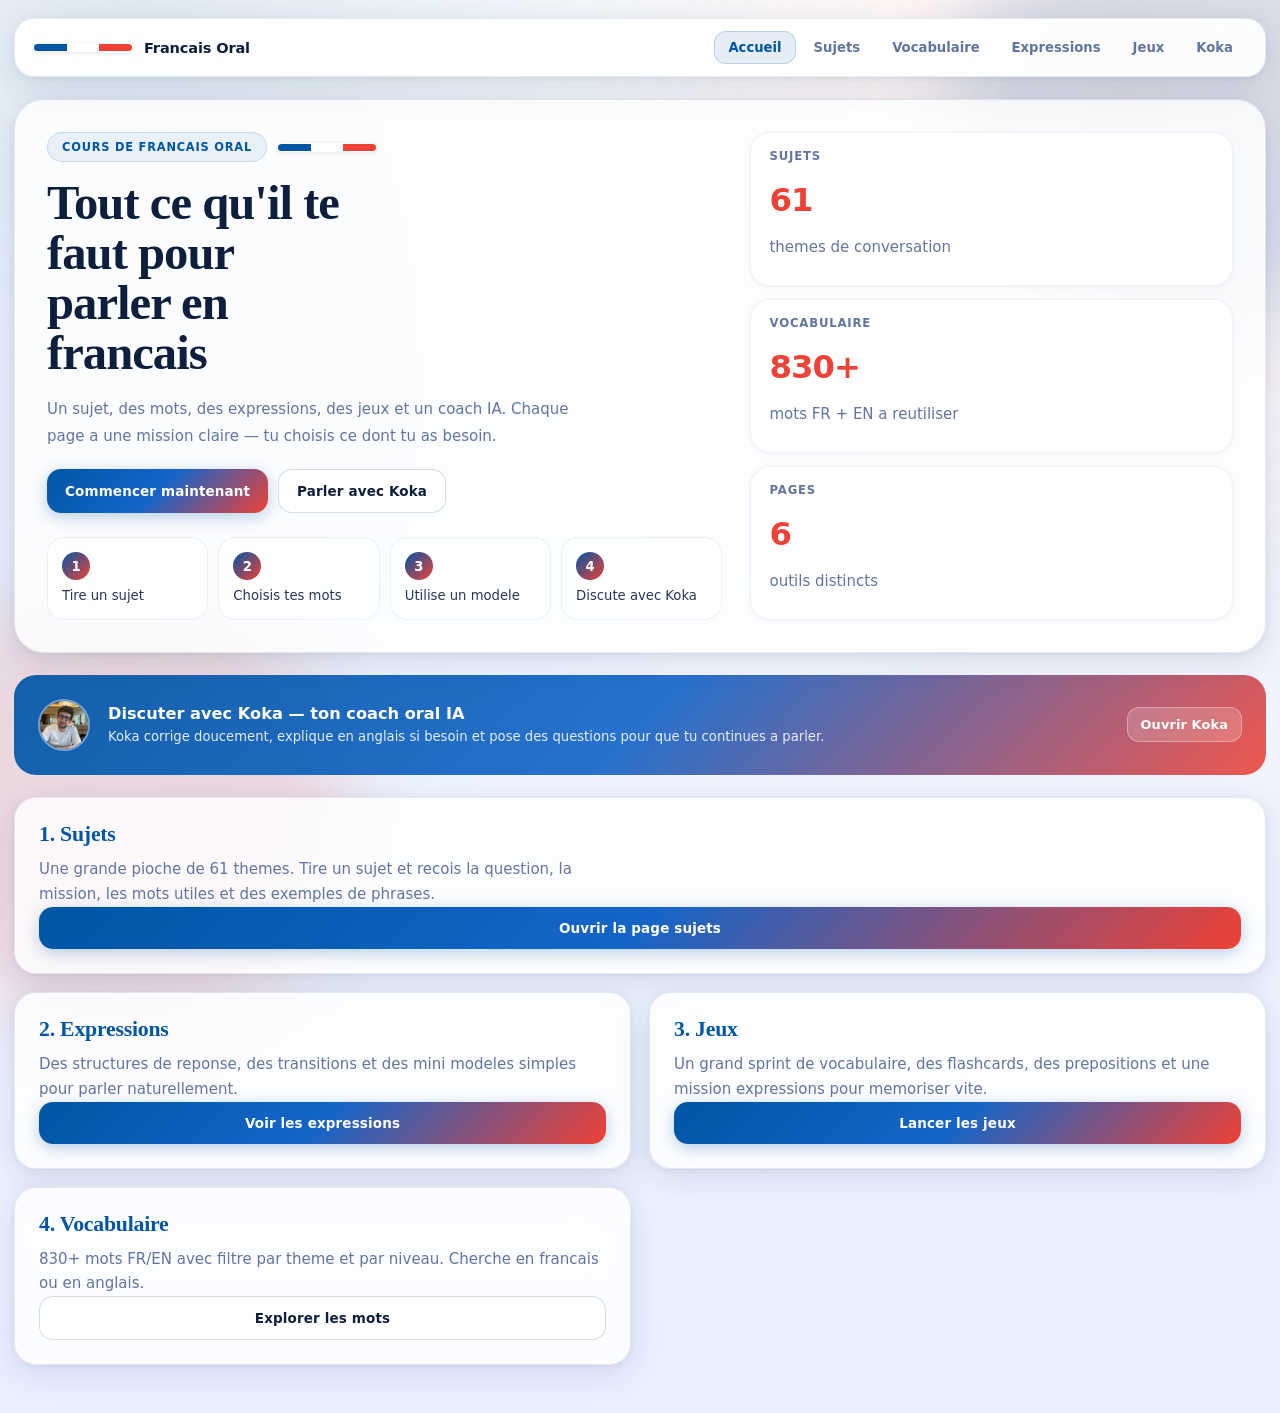
==== commit 346e9632: "Refonte complète du site — design, jeux, Koka IA - Nouveau design system (styles.css) : ombres color" ====
--- a/index.html
+++ b/index.html
@@ -5,6 +5,65 @@
   <meta name="viewport" content="width=device-width, initial-scale=1.0">
   <title>Francais Oral - Accueil</title>
   <link rel="stylesheet" href="./styles.css">
+  <style>
+    /* Landing-specific additions */
+    .hero-badge-row {
+      display: flex;
+      align-items: center;
+      gap: 10px;
+      flex-wrap: wrap;
+      margin-bottom: 4px;
+    }
+    .koka-cta {
+      background: linear-gradient(135deg,
+        rgba(0,85,164,0.92) 0%,
+        rgba(21,101,200,0.92) 50%,
+        rgba(239,65,53,0.88) 100%);
+      color: #fff;
+      border-radius: 22px;
+      padding: 24px;
+      display: flex;
+      align-items: center;
+      gap: 18px;
+    }
+    .koka-cta-copy { flex: 1; min-width: 0; }
+    .koka-cta-copy strong {
+      display: block;
+      font-size: 1.08rem;
+      margin-bottom: 4px;
+    }
+    .koka-cta-copy p {
+      margin: 0;
+      font-size: 0.88rem;
+      opacity: 0.88;
+      line-height: 1.5;
+    }
+    .koka-cta .btn {
+      background: rgba(255,255,255,0.18);
+      border: 1px solid rgba(255,255,255,0.3);
+      color: #fff;
+      white-space: nowrap;
+      flex-shrink: 0;
+    }
+    .koka-cta .btn:hover {
+      background: rgba(255,255,255,0.28);
+    }
+    .koka-cta-avatar {
+      width: 52px;
+      height: 52px;
+      border-radius: 50%;
+      object-fit: cover;
+      border: 2px solid rgba(255,255,255,0.4);
+      flex-shrink: 0;
+    }
+    .landing-grid .feature-card {
+      display: flex;
+      flex-direction: column;
+    }
+    .landing-grid .feature-card .btn.wide {
+      margin-top: auto;
+    }
+  </style>
 </head>
 <body class="page-landing">
   <div class="bg-orb orb-one"></div>
@@ -26,25 +85,28 @@
         <a class="nav-link" href="./vocabulaire.html">Vocabulaire</a>
         <a class="nav-link" href="./methode.html">Expressions</a>
         <a class="nav-link" href="./vocab-games.html">Jeux</a>
+        <a class="nav-link" href="./koka.html">Koka</a>
       </nav>
     </header>
 
     <section class="hero landing-hero">
       <div class="hero-copy">
-        <span class="eyebrow">Cours de francais oral</span>
-        <div class="flag-line" aria-hidden="true">
-          <span class="flag-blue"></span>
-          <span class="flag-white"></span>
-          <span class="flag-red"></span>
+        <div class="hero-badge-row">
+          <span class="eyebrow">Cours de francais oral</span>
+          <span class="flag-line" aria-hidden="true">
+            <span class="flag-blue"></span>
+            <span class="flag-white"></span>
+            <span class="flag-red"></span>
+          </span>
         </div>
-        <h1>Un vrai site pour ton cours de francais oral</h1>
+        <h1>Tout ce qu'il te faut pour parler en francais</h1>
         <p>
-          Une page = une mission claire. Tu choisis ce dont tu as besoin :
-          un sujet, des mots, des expressions ou un jeu.
+          Un sujet, des mots, des expressions, des jeux et un coach IA. Chaque page a une
+          mission claire — tu choisis ce dont tu as besoin.
         </p>
         <div class="hero-actions">
-          <a class="btn btn-primary" href="./sujets.html">Commencer</a>
-          <a class="btn btn-secondary" href="./vocabulaire.html">Explorer les mots</a>
+          <a class="btn btn-primary" href="./sujets.html">Commencer maintenant</a>
+          <a class="btn btn-secondary" href="./koka.html">Parler avec Koka</a>
         </div>
         <div class="clarity-strip">
           <div class="clarity-step">
@@ -61,55 +123,63 @@
           </div>
           <div class="clarity-step">
             <strong>4</strong>
-            <span>Finis avec un jeu</span>
+            <span>Discute avec Koka</span>
           </div>
         </div>
       </div>
 
       <div class="hero-stats">
         <article class="stat-card">
-          <span class="stat-label">Pages</span>
-          <strong class="stat-value">5</strong>
-          <span class="stat-foot">pages utiles</span>
-        </article>
-        <article class="stat-card">
           <span class="stat-label">Sujets</span>
-          <strong class="stat-value">37</strong>
+          <strong class="stat-value">61</strong>
           <span class="stat-foot">themes de conversation</span>
         </article>
         <article class="stat-card">
           <span class="stat-label">Vocabulaire</span>
-          <strong class="stat-value">400+</strong>
+          <strong class="stat-value">830+</strong>
           <span class="stat-foot">mots FR + EN a reutiliser</span>
+        </article>
+        <article class="stat-card">
+          <span class="stat-label">Pages</span>
+          <strong class="stat-value">6</strong>
+          <span class="stat-foot">outils distincts</span>
         </article>
       </div>
     </section>
 
+    <!-- Koka CTA banner -->
+    <div class="koka-cta">
+      <img src="./assets/koka.jpg" alt="Koka" class="koka-cta-avatar">
+      <div class="koka-cta-copy">
+        <strong>Discuter avec Koka — ton coach oral IA</strong>
+        <p>Koka corrige doucement, explique en anglais si besoin et pose des questions pour que tu continues a parler.</p>
+      </div>
+      <a class="btn small" href="./koka.html">Ouvrir Koka</a>
+    </div>
+
     <section class="landing-grid">
       <article class="feature-card">
         <h2>1. Sujets</h2>
-        <p>Une pioche de conversation avec question, mission, exemples et vocabulaire du theme.</p>
+        <p>Une grande pioche de 61 themes. Tire un sujet et recois la question, la mission, les mots utiles et des exemples de phrases.</p>
         <a class="btn btn-primary wide" href="./sujets.html">Ouvrir la page sujets</a>
       </article>
 
       <article class="feature-card">
         <h2>2. Expressions</h2>
-        <p>Des structures de reponse, des transitions et des mini modeles tres simples.</p>
+        <p>Des structures de reponse, des transitions et des mini modeles simples pour parler naturellement.</p>
         <a class="btn btn-primary wide" href="./methode.html">Voir les expressions</a>
       </article>
 
       <article class="feature-card">
         <h2>3. Jeux</h2>
-        <p>Un sprint de vocabulaire et quelques outils rapides pour memoriser.</p>
+        <p>Un grand sprint de vocabulaire, des flashcards, des prepositions et une mission expressions pour memoriser vite.</p>
         <a class="btn btn-primary wide" href="./vocab-games.html">Lancer les jeux</a>
       </article>
 
       <article class="feature-card">
-        <h2>4. Outils bonus</h2>
-        <p>Si tu veux aller plus loin, ouvre la grande page de vocabulaire du site.</p>
-        <div class="hero-actions">
-          <a class="btn btn-secondary" href="./vocabulaire.html">Vocabulaire</a>
-        </div>
+        <h2>4. Vocabulaire</h2>
+        <p>830+ mots FR/EN avec filtre par theme et par niveau. Cherche en francais ou en anglais.</p>
+        <a class="btn btn-secondary wide" href="./vocabulaire.html">Explorer les mots</a>
       </article>
     </section>
   </main>
--- a/styles.css
+++ b/styles.css
@@ -1,194 +1,204 @@
 :root {
-  --bg: #eef4ff;
-  --bg-2: #f8fbff;
-  --panel: rgba(255, 255, 255, 0.84);
-  --panel-strong: rgba(255, 255, 255, 0.96);
-  --line: rgba(10, 39, 92, 0.1);
-  --text: #11264d;
-  --muted: #5d7196;
-  --accent: #0055a4;
-  --accent-soft: rgba(0, 85, 164, 0.09);
-  --accent-2: #ef4135;
-  --shadow: 0 24px 60px rgba(9, 35, 83, 0.1);
-  --radius: 26px;
-}
-
-* {
-  box-sizing: border-box;
-}
-
-html,
-body {
+  --blue:        #0055a4;
+  --blue-deep:   #003d7a;
+  --blue-mid:    #1b6fd1;
+  --blue-light:  #e8f0ff;
+  --red:         #ef4135;
+  --red-deep:    #c0251a;
+
+  --bg:          #f2f6ff;
+  --bg-2:        #e9efff;
+  --panel:       rgba(255, 255, 255, 0.82);
+  --panel-strong:rgba(255, 255, 255, 0.98);
+  --line:        rgba(10, 39, 92, 0.09);
+  --line-strong: rgba(10, 39, 92, 0.16);
+
+  --text:        #0d1f3c;
+  --text-2:      #253658;
+  --muted:       #6175a0;
+
+  --accent:      #0055a4;
+  --accent-soft: rgba(0, 85, 164, 0.08);
+  --accent-2:    #ef4135;
+
+  --shadow-xs:   0 1px 4px rgba(9, 35, 83, 0.06);
+  --shadow-sm:   0 4px 14px rgba(9, 35, 83, 0.09), 0 1px 4px rgba(9, 35, 83, 0.05);
+  --shadow:      0 8px 32px rgba(9, 35, 83, 0.11), 0 2px 8px rgba(9, 35, 83, 0.06);
+  --shadow-lg:   0 20px 60px rgba(9, 35, 83, 0.14), 0 4px 16px rgba(9, 35, 83, 0.08);
+
+  --radius:    26px;
+  --radius-sm: 16px;
+  --radius-xs: 12px;
+}
+
+/* ──────────────────── Reset ──────────────────── */
+* { box-sizing: border-box; }
+
+html, body {
   margin: 0;
   min-height: 100%;
-  font-family: "Avenir Next", "Segoe UI", sans-serif;
+  font-family: "Avenir Next", "Segoe UI", system-ui, sans-serif;
+  font-size: 15px;
   color: var(--text);
   background:
-    radial-gradient(circle at top left, rgba(0, 85, 164, 0.1), transparent 28%),
-    radial-gradient(circle at 80% 8%, rgba(239, 65, 53, 0.08), transparent 24%),
-    linear-gradient(180deg, #ffffff 0%, var(--bg) 42%, var(--bg-2) 100%);
-}
-
-body {
-  position: relative;
-  overflow-x: hidden;
-}
-
+    radial-gradient(ellipse at 10% 0%, rgba(0, 85, 164, 0.12) 0%, transparent 48%),
+    radial-gradient(ellipse at 88% 6%,  rgba(239, 65, 53, 0.08) 0%, transparent 36%),
+    linear-gradient(180deg, #ffffff 0%, var(--bg) 40%, var(--bg-2) 100%);
+}
+
+body { position: relative; overflow-x: hidden; }
+
+/* ──────────────────── Orbs ──────────────────── */
 .bg-orb {
   position: fixed;
-  width: 28rem;
-  height: 28rem;
+  width: 30rem;
+  height: 30rem;
   border-radius: 50%;
-  filter: blur(32px);
-  opacity: 0.18;
+  filter: blur(40px);
+  opacity: 0.14;
   pointer-events: none;
   z-index: 0;
 }
-
-.orb-one {
-  top: -7rem;
-  right: -7rem;
-  background: var(--accent);
-}
-
-.orb-two {
-  bottom: -8rem;
-  left: -6rem;
-  background: var(--accent-2);
-}
-
+.orb-one { top: -8rem; right: -8rem; background: var(--blue); }
+.orb-two { bottom: -9rem; left: -7rem; background: var(--red); }
+
+/* ──────────────────── Flag ──────────────────── */
 .flag-line {
   display: inline-grid;
   grid-template-columns: 1fr 1fr 1fr;
-  width: 108px;
-  height: 10px;
+  width: 100px;
+  height: 9px;
   border-radius: 999px;
   overflow: hidden;
-  border: 1px solid rgba(255, 255, 255, 0.18);
-}
-
-.flag-blue {
-  background: #0055a4;
-}
-
-.flag-white {
-  background: #ffffff;
-}
-
-.flag-red {
-  background: #ef4135;
-}
-
+  border: 1px solid rgba(255, 255, 255, 0.22);
+  box-shadow: 0 1px 4px rgba(0,0,0,0.1);
+}
+.flag-blue  { background: #0055a4; }
+.flag-white { background: #ffffff; }
+.flag-red   { background: #ef4135; }
+
+/* ──────────────────── Shell ──────────────────── */
 .shell {
   position: relative;
   z-index: 1;
-  width: min(1240px, calc(100vw - 28px));
-  margin: 18px auto 38px;
+  width: min(1260px, calc(100vw - 28px));
+  margin: 18px auto 48px;
   display: grid;
   gap: 22px;
 }
 
+/* ──────────────────── Nav ──────────────────── */
 .site-nav {
   position: sticky;
   top: 12px;
-  z-index: 5;
+  z-index: 50;
   display: flex;
   justify-content: space-between;
   align-items: center;
   gap: 16px;
   flex-wrap: wrap;
-  padding: 14px 18px;
-  border-radius: 22px;
-  background: rgba(255, 255, 255, 0.88);
+  padding: 12px 18px;
+  border-radius: 20px;
+  background: rgba(255, 255, 255, 0.92);
   border: 1px solid var(--line);
   box-shadow: var(--shadow);
-  backdrop-filter: blur(12px);
+  backdrop-filter: blur(16px);
+  -webkit-backdrop-filter: blur(16px);
 }
 
 .brand {
   display: inline-flex;
   align-items: center;
-  gap: 12px;
+  gap: 11px;
   text-decoration: none;
   color: var(--text);
   font-weight: 800;
+  font-size: 0.97rem;
+  letter-spacing: -0.01em;
 }
 
 .nav-links {
   display: flex;
-  gap: 8px;
+  gap: 4px;
   flex-wrap: wrap;
 }
 
 .nav-link {
   display: inline-flex;
-  padding: 10px 12px;
+  align-items: center;
+  padding: 8px 13px;
   border-radius: 12px;
   color: var(--muted);
   text-decoration: none;
+  font-size: 0.88rem;
+  font-weight: 600;
   border: 1px solid transparent;
-}
-
-.nav-link.is-active,
+  transition: all 0.15s ease;
+}
 .nav-link:hover {
   color: var(--text);
-  border-color: rgba(0, 85, 164, 0.14);
-  background: rgba(0, 85, 164, 0.08);
-}
-
+  background: rgba(0, 85, 164, 0.07);
+  border-color: rgba(0, 85, 164, 0.12);
+}
+.nav-link.is-active {
+  color: var(--blue);
+  background: rgba(0, 85, 164, 0.1);
+  border-color: rgba(0, 85, 164, 0.18);
+}
+
+/* ──────────────────── Hero / Panels ──────────────────── */
 .hero,
 .panel-card,
 .topic-panel {
   background: var(--panel);
   border: 1px solid var(--line);
   box-shadow: var(--shadow);
-  backdrop-filter: blur(10px);
+  backdrop-filter: blur(12px);
+  -webkit-backdrop-filter: blur(12px);
 }
 
 .hero {
-  border-radius: calc(var(--radius) + 6px);
-  padding: 28px;
+  border-radius: calc(var(--radius) + 4px);
+  padding: 32px;
   display: grid;
   grid-template-columns: 1.4fr 1fr;
-  gap: 22px;
-}
-
-.hero.compact {
-  grid-template-columns: 1.3fr 0.9fr;
-}
-
-.landing-hero {
-  min-height: 380px;
-}
+  gap: 28px;
+}
+.hero.compact { grid-template-columns: 1.3fr 0.95fr; }
+.landing-hero { min-height: 380px; }
 
 .hero-copy h1 {
-  margin: 14px 0 0;
-  font-family: "Iowan Old Style", "Palatino Linotype", serif;
-  font-size: clamp(2.2rem, 4vw, 4rem);
-  line-height: 1.02;
-  max-width: 12ch;
-}
-
+  margin: 16px 0 0;
+  font-family: "Iowan Old Style", "Palatino Linotype", Georgia, serif;
+  font-size: clamp(2.2rem, 3.8vw, 3.9rem);
+  line-height: 1.03;
+  max-width: 13ch;
+  letter-spacing: -0.02em;
+  color: var(--text);
+}
 .hero-copy p {
-  margin: 16px 0 0;
+  margin: 18px 0 0;
   color: var(--muted);
-  line-height: 1.74;
+  line-height: 1.76;
   max-width: 58ch;
-  font-size: 1.02rem;
+  font-size: 1rem;
 }
 
 .eyebrow {
   display: inline-flex;
-  padding: 8px 14px;
+  align-items: center;
+  padding: 7px 14px;
   border-radius: 999px;
   background: rgba(0, 85, 164, 0.07);
-  border: 1px solid rgba(0, 85, 164, 0.12);
-  color: var(--accent);
-  font-size: 0.78rem;
-  letter-spacing: 0.06em;
+  border: 1px solid rgba(0, 85, 164, 0.14);
+  color: var(--blue);
+  font-size: 0.76rem;
+  font-weight: 700;
+  letter-spacing: 0.07em;
   text-transform: uppercase;
 }
 
+/* ──────────────────── Actions / Buttons ──────────────────── */
 .hero-actions,
 .side-actions,
 .timer-buttons,
@@ -197,27 +207,106 @@
   flex-wrap: wrap;
   gap: 10px;
 }
-
-.hero-actions {
-  margin-top: 18px;
-}
-
+.hero-actions { margin-top: 20px; }
+
+.btn,
+.tiny-btn,
+.answer-btn,
+.select-box {
+  font: inherit;
+}
+.btn,
+.tiny-btn,
+.answer-btn {
+  cursor: pointer;
+  border: 0;
+  transition: transform 0.15s ease, box-shadow 0.15s ease, opacity 0.15s ease;
+}
+.btn:hover,
+.tiny-btn:hover,
+.answer-btn:hover {
+  transform: translateY(-2px);
+}
+.btn:active,
+.tiny-btn:active {
+  transform: translateY(0);
+}
+
+.btn {
+  display: inline-flex;
+  align-items: center;
+  justify-content: center;
+  gap: 8px;
+  padding: 13px 18px;
+  border-radius: 14px;
+  text-decoration: none;
+  font-weight: 700;
+  font-size: 0.9rem;
+  letter-spacing: 0.01em;
+}
+.btn.small {
+  padding: 9px 13px;
+  font-size: 0.86rem;
+  border-radius: 12px;
+}
+.btn.wide {
+  width: 100%;
+  margin-top: 10px;
+}
+
+.btn-primary {
+  background: linear-gradient(135deg, #0055a4 0%, #1565c8 50%, #ef4135 100%);
+  color: #fff;
+  border: 0;
+  box-shadow: 0 4px 16px rgba(0, 85, 164, 0.28);
+}
+.btn-primary:hover {
+  box-shadow: 0 8px 24px rgba(0, 85, 164, 0.38);
+}
+
+.btn-secondary,
+.tiny-btn,
+.answer-btn,
+.select-box {
+  background: rgba(255, 255, 255, 0.9);
+  color: var(--text);
+  border: 1px solid var(--line-strong);
+}
+.btn-secondary:hover,
+.tiny-btn:hover {
+  background: rgba(255, 255, 255, 1);
+  border-color: rgba(0, 85, 164, 0.2);
+  box-shadow: var(--shadow-xs);
+}
+
+.tiny-btn {
+  padding: 7px 10px;
+  border-radius: 11px;
+  font-size: 0.85rem;
+}
+
+.select-box {
+  padding: 10px 13px;
+  border-radius: 13px;
+  min-width: 210px;
+  cursor: pointer;
+}
+
+/* ──────────────────── Clarity strip ──────────────────── */
 .clarity-strip {
   display: grid;
   grid-template-columns: repeat(4, minmax(0, 1fr));
   gap: 10px;
-  margin-top: 22px;
-}
-
+  margin-top: 24px;
+}
 .clarity-step {
   display: grid;
-  gap: 6px;
+  gap: 7px;
   padding: 14px;
-  border-radius: 18px;
-  background: rgba(255, 255, 255, 0.72);
+  border-radius: 17px;
+  background: rgba(255, 255, 255, 0.7);
   border: 1px solid rgba(0, 85, 164, 0.08);
 }
-
 .clarity-step strong {
   display: inline-flex;
   align-items: center;
@@ -226,129 +315,162 @@
   height: 28px;
   border-radius: 50%;
   background: linear-gradient(135deg, #0055a4, #ef4135);
-  color: #ffffff;
-  font-size: 0.92rem;
-}
-
+  color: #fff;
+  font-size: 0.88rem;
+}
 .clarity-step span {
-  color: var(--text);
-  font-size: 0.92rem;
+  color: var(--text-2);
+  font-size: 0.88rem;
   line-height: 1.35;
 }
 
-.hero-stats {
-  display: grid;
-  gap: 14px;
-}
-
+/* ──────────────────── Stats ──────────────────── */
+.hero-stats { display: grid; gap: 13px; }
+
+.stat-card {
+  display: grid;
+  gap: 5px;
+  padding: 16px 18px;
+  border-radius: 20px;
+  background: var(--panel-strong);
+  border: 1px solid rgba(0, 85, 164, 0.07);
+  box-shadow: var(--shadow-xs);
+  transition: box-shadow 0.15s;
+}
+.stat-card:hover { box-shadow: var(--shadow-sm); }
+
+.stat-label,
+.stat-foot,
+.subhelp {
+  color: var(--muted);
+}
+.stat-label {
+  font-size: 0.78rem;
+  text-transform: uppercase;
+  letter-spacing: 0.07em;
+  font-weight: 700;
+}
+.stat-value {
+  font-size: 2.15rem;
+  font-weight: 800;
+  color: var(--accent-2);
+  letter-spacing: -0.03em;
+}
+
+/* ──────────────────── Landing grid ──────────────────── */
 .landing-grid {
   display: grid;
   grid-template-columns: repeat(2, minmax(0, 1fr));
-  gap: 20px;
-}
-
-.compact-grid {
-  gap: 16px;
-}
+  gap: 18px;
+}
+.compact-grid { gap: 14px; }
 
 .feature-card {
   background: var(--panel);
   border: 1px solid var(--line);
   box-shadow: var(--shadow);
-  backdrop-filter: blur(18px);
+  backdrop-filter: blur(16px);
+  -webkit-backdrop-filter: blur(16px);
   border-radius: 22px;
-  padding: 22px;
-}
-
+  padding: 24px;
+  transition: transform 0.2s ease, box-shadow 0.2s ease;
+}
+.feature-card:hover {
+  transform: translateY(-2px);
+  box-shadow: var(--shadow-lg);
+}
 .feature-card h2 {
-  margin: 0 0 12px;
-  font-family: "Iowan Old Style", "Palatino Linotype", serif;
-  font-size: 1.5rem;
+  margin: 0 0 10px;
+  font-family: "Iowan Old Style", "Palatino Linotype", Georgia, serif;
+  font-size: 1.45rem;
   color: var(--accent);
-}
-
+  letter-spacing: -0.01em;
+}
 .feature-card p {
   margin: 0;
   color: var(--muted);
-  line-height: 1.65;
+  line-height: 1.66;
 }
 
 .route-card {
-  background:
-    linear-gradient(135deg, rgba(255, 255, 255, 0.96), rgba(239, 244, 255, 0.96));
-}
-
-.stat-card {
-  display: grid;
-  gap: 6px;
-  padding: 16px 18px;
-  border-radius: 22px;
-  background: var(--panel-strong);
-  border: 1px solid rgba(0, 85, 164, 0.08);
-}
-
-.stat-label,
-.stat-foot,
-.subhelp {
-  color: var(--muted);
-}
-
-.stat-label {
-  font-size: 0.82rem;
-  text-transform: uppercase;
-  letter-spacing: 0.06em;
-}
-
-.stat-value {
-  font-size: 2.1rem;
-  font-weight: 800;
-  color: var(--accent-2);
-}
-
+  background: linear-gradient(135deg, rgba(255,255,255,0.97), rgba(235,244,255,0.97));
+}
+
+body.page-landing .landing-grid:not(.compact-grid) .feature-card:nth-child(1) {
+  grid-column: span 2;
+}
+body.page-landing .landing-grid:not(.compact-grid) .feature-card:nth-child(1) p {
+  max-width: 62ch;
+}
+
+/* ──────────────────── Layout ──────────────────── */
 .layout {
   display: grid;
   grid-template-columns: 1.75fr 0.92fr;
   gap: 20px;
 }
-
-.games-layout {
-  grid-template-columns: 1.5fr 0.95fr;
-}
+.games-layout { grid-template-columns: 1.55fr 0.95fr; }
 
 .topic-panel {
   position: relative;
-  border-radius: calc(var(--radius) + 6px);
+  border-radius: calc(var(--radius) + 4px);
   padding: 24px;
   overflow: hidden;
 }
 
+.side-panel { display: grid; gap: 16px; align-content: start; }
+
+/* ──────────────────── Panel cards ──────────────────── */
+.panel-card {
+  border-radius: 22px;
+  padding: 20px;
+  background: var(--panel-strong);
+  box-shadow: var(--shadow-sm);
+  border: 1px solid var(--line);
+  transition: box-shadow 0.15s;
+}
+.panel-card h3 {
+  margin: 0 0 10px;
+  font-size: 0.97rem;
+  color: var(--accent);
+  font-weight: 700;
+}
+.section-note { border-style: dashed; }
+.panel-card.emphasis {
+  background: linear-gradient(135deg, var(--accent-soft), rgba(255,255,255,0.94));
+}
+.liaison-card {
+  background:
+    linear-gradient(135deg, rgba(0,85,164,0.13), rgba(239,65,53,0.07)),
+    var(--panel-strong);
+}
+
+/* ──────────────────── Topic panel ──────────────────── */
 .topic-cover {
   position: absolute;
   inset: 0;
   display: grid;
   place-items: center;
   text-align: center;
-  padding: 26px;
+  padding: 28px;
   background:
-    radial-gradient(circle at top, rgba(255, 255, 255, 0.06), transparent 28%),
-    linear-gradient(180deg, rgba(8, 14, 24, 0.5), rgba(8, 14, 24, 0.94));
+    radial-gradient(circle at top, rgba(255,255,255,0.05), transparent 28%),
+    linear-gradient(180deg, rgba(8,14,24,0.48), rgba(8,14,24,0.94));
   z-index: 2;
   transition: opacity 0.35s ease, visibility 0.35s ease;
-}
-
+  border-radius: inherit;
+}
 .topic-cover.hidden {
   opacity: 0;
   visibility: hidden;
   pointer-events: none;
 }
-
 .topic-cover h2 {
-  margin: 12px 0 0;
-  font-family: "Iowan Old Style", "Palatino Linotype", serif;
+  margin: 14px 0 0;
+  font-family: "Iowan Old Style", "Palatino Linotype", Georgia, serif;
   font-size: clamp(1.9rem, 3vw, 2.8rem);
-  line-height: 1.02;
-}
-
+  line-height: 1.03;
+}
 .topic-cover p {
   max-width: 56ch;
   color: var(--muted);
@@ -358,12 +480,12 @@
 .cover-badge,
 .pill {
   display: inline-flex;
-  padding: 8px 12px;
+  padding: 7px 12px;
   border-radius: 999px;
   background: rgba(0, 85, 164, 0.08);
-  border: 1px solid rgba(0, 85, 164, 0.12);
+  border: 1px solid rgba(0, 85, 164, 0.14);
   color: var(--accent);
-  font-size: 0.82rem;
+  font-size: 0.8rem;
   font-weight: 700;
 }
 
@@ -380,76 +502,33 @@
 
 .topic-title {
   margin: 16px 0 8px;
-  font-family: "Iowan Old Style", "Palatino Linotype", serif;
-  font-size: clamp(2rem, 3.5vw, 3.1rem);
+  font-family: "Iowan Old Style", "Palatino Linotype", Georgia, serif;
+  font-size: clamp(2rem, 3.4vw, 3rem);
   line-height: 1.04;
-  max-width: 15ch;
-}
-
+  max-width: 16ch;
+  letter-spacing: -0.02em;
+}
 .topic-lead,
 .quiz-question,
-.clean-list {
-  color: var(--muted);
-}
-
+.clean-list { color: var(--muted); }
 .topic-lead {
   margin: 0 0 16px;
-  line-height: 1.72;
+  line-height: 1.74;
   max-width: 70ch;
 }
 
-.card-grid {
-  display: grid;
-  gap: 16px;
-  margin-top: 16px;
-}
-
-.card-grid.two {
-  grid-template-columns: repeat(2, minmax(0, 1fr));
-}
-
-.card-grid.three {
-  grid-template-columns: repeat(3, minmax(0, 1fr));
-}
-
-.panel-card {
-  border-radius: 22px;
-  padding: 18px;
-  background: var(--panel-strong);
-}
-
-.panel-card h3 {
-  margin: 0 0 10px;
-  font-size: 1.02rem;
-  color: var(--accent);
-}
-
-.section-note {
-  border-style: dashed;
-}
-
-.panel-card.emphasis {
-  background: linear-gradient(135deg, var(--accent-soft), rgba(255, 255, 255, 0.92));
-}
-
-.liaison-card {
-  background:
-    linear-gradient(135deg, rgba(0, 85, 164, 0.14), rgba(239, 65, 53, 0.08)),
-    var(--panel-strong);
-}
-
+/* ──────────────────── Card grids ──────────────────── */
+.card-grid { display: grid; gap: 14px; margin-top: 16px; }
+.card-grid.two   { grid-template-columns: repeat(2, minmax(0, 1fr)); }
+.card-grid.three { grid-template-columns: repeat(3, minmax(0, 1fr)); }
+
+/* ──────────────────── Chips ──────────────────── */
 .chip-wrap,
 .recent-list,
 .quiz-options {
   display: flex;
   flex-wrap: wrap;
   gap: 8px;
-}
-
-.side-panel {
-  display: grid;
-  gap: 16px;
-  align-content: start;
 }
 
 .chip {
@@ -457,66 +536,39 @@
   flex-direction: column;
   align-items: flex-start;
   gap: 2px;
-  padding: 8px 10px;
+  padding: 8px 11px;
   border-radius: 12px;
   background: rgba(0, 85, 164, 0.06);
-  border: 1px solid rgba(0, 85, 164, 0.08);
+  border: 1px solid rgba(0, 85, 164, 0.1);
   color: var(--text);
-  font-size: 0.9rem;
-}
-
-.chip-fr {
-  font-weight: 700;
-}
-
-.chip-en {
-  color: var(--muted);
-  font-size: 0.78rem;
-}
-
-.coach-list {
-  display: grid;
-  gap: 8px;
-}
-
+  font-size: 0.88rem;
+  transition: background 0.12s, border-color 0.12s;
+}
+.chip:hover { background: rgba(0, 85, 164, 0.1); }
+.chip-action { cursor: pointer; text-align: left; }
+.chip-fr { font-weight: 700; }
+.chip-en { color: var(--muted); font-size: 0.76rem; }
+
+/* ──────────────────── Coach list ──────────────────── */
+.coach-list { display: grid; gap: 8px; }
 .coach-step {
-  padding: 10px 12px;
+  padding: 11px 14px;
   border-radius: 14px;
   background: rgba(0, 85, 164, 0.04);
   border: 1px solid rgba(0, 85, 164, 0.08);
-}
-
-.coach-step strong {
-  color: var(--accent-2);
-}
-
-.liaison-piece {
-  font-weight: 800;
-  color: #ffffff;
-  letter-spacing: 0.01em;
-}
-
-.liaison-mark {
-  color: #ffd8d5;
-  font-weight: 900;
-  padding: 0 1px;
-}
-
-.challenge-mode {
-  display: block;
-  font-size: 1.8rem;
-  color: var(--accent);
-}
-
+  line-height: 1.55;
+}
+.coach-step strong { color: var(--accent-2); }
+
+/* ──────────────────── Progress ──────────────────── */
 .progress-bar {
   width: 100%;
-  height: 12px;
+  height: 11px;
   border-radius: 999px;
   background: rgba(0, 85, 164, 0.08);
   overflow: hidden;
   margin-top: 10px;
 }
-
 .progress-fill {
   height: 100%;
   width: 0;
@@ -525,102 +577,95 @@
   transition: width 0.3s ease;
 }
 
-.clean-list {
-  margin: 0;
-  padding-left: 18px;
-  line-height: 1.65;
-}
-
-.btn,
-.tiny-btn,
-.answer-btn,
-.select-box {
+/* ──────────────────── Search / Inputs ──────────────────── */
+.search-stack { display: grid; gap: 13px; }
+.search-input,
+.chat-input {
+  width: 100%;
+  padding: 13px 16px;
+  border-radius: 14px;
+  border: 1px solid var(--line-strong);
+  background: rgba(255,255,255,0.96);
+  color: var(--text);
   font: inherit;
-}
-
-.btn,
-.tiny-btn,
-.answer-btn {
-  cursor: pointer;
-  border: 0;
-  transition: transform 0.18s ease, opacity 0.18s ease;
-}
-
-.btn:hover,
-.tiny-btn:hover,
-.answer-btn:hover {
-  transform: translateY(-1px);
-}
-
-.btn {
+  transition: border-color 0.15s, box-shadow 0.15s;
+}
+.search-input:focus,
+.chat-input:focus {
+  outline: none;
+  border-color: rgba(0, 85, 164, 0.4);
+  box-shadow: 0 0 0 3px rgba(0, 85, 164, 0.1);
+}
+
+.filter-row { justify-content: space-between; align-items: center; }
+.timer-buttons { margin-top: 4px; }
+
+/* ──────────────────── Section head ──────────────────── */
+.section-head {
+  display: flex;
+  justify-content: space-between;
+  align-items: flex-end;
+  gap: 12px;
+  flex-wrap: wrap;
+}
+.section-head h2,
+.expression-bank h3 {
+  margin: 0 0 6px;
+  font-family: "Iowan Old Style", "Palatino Linotype", Georgia, serif;
+  color: var(--accent);
+  letter-spacing: -0.01em;
+}
+
+/* ──────────────────── Expressions ──────────────────── */
+.section-stack,
+.expression-combo { display: grid; gap: 18px; }
+.expression-bank-grid {
+  display: grid;
+  grid-template-columns: repeat(2, minmax(0, 1fr));
+  gap: 18px;
+}
+.expression-bank {
+  position: relative;
+  overflow: hidden;
+}
+.expression-bank::after {
+  content: "";
+  position: absolute;
+  inset: auto -40px -50px auto;
+  width: 140px; height: 140px;
+  border-radius: 50%;
+  background: radial-gradient(circle, rgba(255,255,255,0.12), transparent 68%);
+  pointer-events: none;
+}
+.expression-bank-tip {
+  margin: 0 0 14px;
+  color: var(--muted);
+  line-height: 1.6;
+}
+.builder-zone { display: grid; gap: 12px; }
+.builder-answer,
+.builder-tokens { display: flex; flex-wrap: wrap; gap: 10px; }
+.answer-pill {
   display: inline-flex;
   align-items: center;
-  justify-content: center;
-  gap: 8px;
-  padding: 13px 16px;
-  border-radius: 16px;
-  text-decoration: none;
-}
-
-.btn.small {
-  padding: 10px 12px;
-  font-size: 0.92rem;
-}
-
-.btn.wide {
-  width: 100%;
-  margin-top: 10px;
-}
-
-.btn-primary {
-  background: linear-gradient(135deg, #0055a4 0%, #1b6fd1 45%, #ef4135 100%);
-  color: #ffffff;
-  font-weight: 800;
-  border: 0;
-}
-
-.btn-secondary,
-.tiny-btn,
-.answer-btn,
-.select-box {
-  background: rgba(255, 255, 255, 0.88);
-  color: var(--text);
-  border: 1px solid rgba(0, 85, 164, 0.1);
-}
-
-.tiny-btn {
-  padding: 8px 10px;
-  border-radius: 12px;
-}
-
-.select-box {
-  padding: 10px 12px;
-  border-radius: 14px;
-  min-width: 220px;
-}
-
-.search-stack {
-  display: grid;
-  gap: 12px;
-}
-
-.search-input {
-  width: 100%;
-  padding: 14px 16px;
-  border-radius: 16px;
-  border: 1px solid rgba(0, 85, 164, 0.1);
-  background: rgba(255, 255, 255, 0.94);
-  color: var(--text);
-  font: inherit;
-}
-
-.recent-item {
-  display: inline-flex;
-  padding: 8px 10px;
-  border-radius: 12px;
-  background: rgba(0, 85, 164, 0.05);
+  min-height: 40px;
+  padding: 9px 12px;
+  border-radius: 13px;
+  background: rgba(0, 85, 164, 0.06);
   border: 1px solid rgba(0, 85, 164, 0.08);
-  font-size: 0.88rem;
+}
+.answer-pill.muted { color: var(--muted); }
+.token-btn { cursor: pointer; }
+.token-btn:disabled { opacity: 0.42; transform: none; cursor: default; }
+
+.feedback-good { color: #3ecf6e; }
+.feedback-bad  { color: #ff7070; }
+
+/* ──────────────────── Games ──────────────────── */
+.explorer-grid {
+  display: grid;
+  grid-template-columns: repeat(3, minmax(0, 1fr));
+  gap: 13px;
 }
 
 .flashcard {
@@ -628,19 +673,13 @@
   gap: 8px;
   padding: 18px;
   border-radius: 20px;
-  background: linear-gradient(135deg, var(--accent-soft), rgba(255, 255, 255, 0.92));
+  background: linear-gradient(135deg, var(--accent-soft), rgba(255,255,255,0.94));
   border: 1px solid rgba(0, 85, 164, 0.1);
 }
-
 .flash-meta,
-.quiz-result {
-  color: var(--muted);
-}
-
-.game-card {
-  display: grid;
-  gap: 14px;
-}
+.quiz-result { color: var(--muted); }
+
+.game-card { display: grid; gap: 14px; }
 
 .sprint-board {
   display: grid;
@@ -648,54 +687,37 @@
   padding: 18px;
   border-radius: 20px;
   background:
-    linear-gradient(135deg, rgba(0, 85, 164, 0.1), rgba(239, 65, 53, 0.08)),
-    rgba(255, 255, 255, 0.96);
+    linear-gradient(135deg, rgba(0,85,164,0.09), rgba(239,65,53,0.07)),
+    rgba(255,255,255,0.97);
   border: 1px solid rgba(0, 85, 164, 0.1);
 }
-
-.sprint-stats {
-  display: flex;
-  gap: 10px;
-  flex-wrap: wrap;
-}
-
+.sprint-ready {
+  display: grid;
+  gap: 8px;
+  padding: 18px;
+  border-radius: 17px;
+  background:
+    linear-gradient(135deg, rgba(0,85,164,0.11), rgba(239,65,53,0.09)),
+    rgba(255,255,255,0.9);
+  border: 1px solid rgba(0, 85, 164, 0.12);
+}
+.sprint-ready.hidden { display: none; }
+.sprint-ready h4 { margin: 0; font-size: 1.22rem; color: var(--accent); }
+.sprint-ready p  { margin: 0; color: var(--muted); line-height: 1.6; }
+.sprint-stats { display: flex; gap: 10px; flex-wrap: wrap; }
 .sprint-timer {
-  width: 100%;
-  height: 10px;
-  border-radius: 999px;
-  background: rgba(0, 85, 164, 0.08);
-  overflow: hidden;
-}
-
+  width: 100%; height: 10px; border-radius: 999px;
+  background: rgba(0, 85, 164, 0.08); overflow: hidden;
+}
 .sprint-timer-fill {
-  width: 100%;
-  height: 100%;
-  border-radius: 999px;
+  width: 100%; height: 100%; border-radius: 999px;
   background: linear-gradient(90deg, #1b6fd1 0%, #ef4135 100%);
   transition: width 0.08s linear;
 }
-
-.sprint-question {
-  margin: 0;
-  color: var(--text);
-  font-size: 1.3rem;
-  font-weight: 800;
-}
-
-.flash-front {
-  font-size: 2rem;
-  font-weight: 800;
-}
-
-.flash-back {
-  font-size: 1rem;
-  color: var(--accent-2);
-}
-
-.quiz-question {
-  margin: 8px 0 14px;
-  font-size: 1.08rem;
-}
+.sprint-question { margin: 0; color: var(--text); font-size: 1.28rem; font-weight: 800; }
+.flash-front { font-size: 1.9rem; font-weight: 800; }
+.flash-back  { font-size: 1rem; color: var(--accent-2); }
+.quiz-question { margin: 8px 0 14px; font-size: 1.07rem; }
 
 .answer-btn {
   padding: 12px 14px;
@@ -703,226 +725,788 @@
   min-width: 190px;
   text-align: left;
 }
-
+.answer-btn-large {
+  min-width: 220px;
+  min-height: 66px;
+  padding: 15px 18px;
+  font-size: 1.02rem;
+  font-weight: 800;
+}
 .answer-btn.correct {
-  background: rgba(107, 208, 146, 0.22);
-  border-color: rgba(107, 208, 146, 0.48);
-}
-
+  background: rgba(107, 208, 146, 0.2);
+  border-color: rgba(107, 208, 146, 0.46);
+}
 .answer-btn.wrong {
-  background: rgba(255, 96, 96, 0.18);
-  border-color: rgba(255, 96, 96, 0.38);
-}
-
-.filter-row {
-  justify-content: space-between;
-  align-items: center;
-}
-
-.timer-buttons {
-  margin-top: 4px;
-}
-
-.explorer-grid {
-  display: grid;
-  grid-template-columns: repeat(3, minmax(0, 1fr));
-  gap: 14px;
-}
-
-.section-stack,
-.expression-combo {
-  display: grid;
-  gap: 18px;
-}
-
-.section-head {
-  display: flex;
-  justify-content: space-between;
-  align-items: end;
-  gap: 12px;
-  flex-wrap: wrap;
-}
-
-.section-head h2,
-.expression-bank h3 {
-  margin: 0 0 8px;
-  font-family: "Iowan Old Style", "Palatino Linotype", serif;
-  color: var(--accent);
-}
-
-.expression-bank-grid {
-  display: grid;
-  grid-template-columns: repeat(2, minmax(0, 1fr));
-  gap: 18px;
-}
-
-.expression-bank {
-  position: relative;
-  overflow: hidden;
-}
-
-.expression-bank::after {
-  content: "";
-  position: absolute;
-  inset: auto -40px -50px auto;
-  width: 140px;
-  height: 140px;
-  border-radius: 50%;
-  background: radial-gradient(circle, rgba(255, 255, 255, 0.12), transparent 68%);
-  pointer-events: none;
-}
-
-.expression-bank-tip {
-  margin: 0 0 14px;
-  color: var(--muted);
-  line-height: 1.6;
-}
-
-.builder-zone {
-  display: grid;
-  gap: 12px;
-}
-
-.builder-answer,
-.builder-tokens {
-  display: flex;
-  flex-wrap: wrap;
-  gap: 10px;
-}
-
-.answer-pill {
-  display: inline-flex;
-  align-items: center;
-  min-height: 42px;
-  padding: 10px 12px;
-  border-radius: 14px;
-  background: rgba(0, 85, 164, 0.06);
-  border: 1px solid rgba(0, 85, 164, 0.08);
-}
-
-.answer-pill.muted {
-  color: var(--muted);
-}
-
-.token-btn {
-  cursor: pointer;
-}
-
-.token-btn:disabled {
-  opacity: 0.45;
-  transform: none;
-  cursor: default;
-}
-
-.feedback-good {
-  color: #85f1ad;
-}
-
-.feedback-bad {
-  color: #ffb4b4;
-}
-
+  background: rgba(255, 96, 96, 0.17);
+  border-color: rgba(255, 96, 96, 0.36);
+}
+
+/* ──────────────────── Word cards ──────────────────── */
 .word-card {
   background: var(--panel-strong);
   border: 1px solid rgba(0, 85, 164, 0.08);
-  border-radius: 20px;
+  border-radius: 18px;
   padding: 16px;
-}
-
-.empty-state {
-  grid-column: 1 / -1;
-}
-
+  transition: box-shadow 0.15s, transform 0.15s;
+}
+.word-card:hover { box-shadow: var(--shadow-sm); transform: translateY(-1px); }
+.empty-state { grid-column: 1 / -1; }
 .word-card-top {
   display: flex;
   justify-content: space-between;
   gap: 8px;
   flex-wrap: wrap;
 }
-
-.word-card h3 {
-  margin: 14px 0 6px;
-  font-size: 1.18rem;
-}
-
-.word-card p {
-  margin: 0;
-  color: var(--accent-2);
-  font-weight: 700;
-}
-
+.word-card h3 { margin: 12px 0 5px; font-size: 1.15rem; }
+.word-card p  { margin: 0; color: var(--accent-2); font-weight: 700; }
 .word-topic {
   display: inline-block;
-  margin-top: 10px;
+  margin-top: 8px;
   color: var(--muted);
-  font-size: 0.88rem;
-}
-
-body.page-landing .landing-grid:not(.compact-grid) .feature-card:nth-child(1) {
-  grid-column: span 2;
-}
-
-body.page-landing .landing-grid:not(.compact-grid) .feature-card:nth-child(1) p {
-  max-width: 62ch;
-}
-
+  font-size: 0.86rem;
+}
+
+.recent-item {
+  display: inline-flex;
+  padding: 7px 10px;
+  border-radius: 11px;
+  background: rgba(0, 85, 164, 0.05);
+  border: 1px solid rgba(0, 85, 164, 0.08);
+  font-size: 0.86rem;
+}
+
+.clean-list { margin: 0; padding-left: 18px; line-height: 1.72; }
+.challenge-mode {
+  display: block;
+  font-size: 1.75rem;
+  color: var(--accent);
+}
+
+.liaison-piece {
+  font-weight: 800;
+  color: #fff;
+  letter-spacing: 0.01em;
+}
+.liaison-mark {
+  color: #ffd8d5;
+  font-weight: 900;
+  padding: 0 1px;
+}
+
+/* ──────────────────── Koka page ──────────────────── */
+.koka-layout {
+  display: grid;
+  grid-template-columns: 1fr 290px;
+  gap: 20px;
+  align-items: start;
+}
+
+/* Chat container - the whole chat lives inside here */
+.chat-container {
+  display: flex;
+  flex-direction: column;
+  background: var(--panel-strong);
+  border: 1px solid var(--line);
+  box-shadow: var(--shadow-lg);
+  border-radius: calc(var(--radius) + 4px);
+  overflow: hidden;
+  height: min(76vh, 720px);
+  min-height: 460px;
+}
+
+/* Header inside chat */
+.chat-header {
+  flex-shrink: 0;
+  display: flex;
+  align-items: center;
+  justify-content: space-between;
+  gap: 12px;
+  padding: 16px 20px;
+  border-bottom: 1px solid var(--line);
+  background: rgba(255,255,255,0.96);
+}
+.koka-header-info {
+  display: flex;
+  align-items: center;
+  gap: 12px;
+}
+.koka-avatar-wrap {
+  position: relative;
+  flex-shrink: 0;
+}
+.koka-avatar-img {
+  width: 44px;
+  height: 44px;
+  border-radius: 50%;
+  object-fit: cover;
+  border: 2px solid rgba(0,85,164,0.15);
+}
+.koka-online-dot {
+  position: absolute;
+  bottom: 1px;
+  right: 1px;
+  width: 11px;
+  height: 11px;
+  border-radius: 50%;
+  background: #22c55e;
+  border: 2px solid #fff;
+}
+.koka-online-dot.offline {
+  background: var(--muted);
+}
+.koka-header-name {
+  display: block;
+  font-size: 0.97rem;
+  font-weight: 800;
+  color: var(--text);
+}
+.koka-header-sub {
+  display: block;
+  font-size: 0.77rem;
+  color: var(--muted);
+  margin-top: 1px;
+}
+
+/* Messages scroll area */
+.chat-messages-area {
+  flex: 1;
+  overflow-y: auto;
+  padding: 20px 20px 10px;
+  display: flex;
+  flex-direction: column;
+  gap: 14px;
+  scroll-behavior: smooth;
+}
+.chat-messages-area::-webkit-scrollbar {
+  width: 5px;
+}
+.chat-messages-area::-webkit-scrollbar-track {
+  background: transparent;
+}
+.chat-messages-area::-webkit-scrollbar-thumb {
+  background: rgba(0,85,164,0.18);
+  border-radius: 999px;
+}
+
+/* Message rows */
+.msg {
+  display: flex;
+  align-items: flex-end;
+  gap: 9px;
+  max-width: 82%;
+  animation: msgIn 0.22s ease both;
+}
+@keyframes msgIn {
+  from { opacity: 0; transform: translateY(6px); }
+  to   { opacity: 1; transform: translateY(0); }
+}
+
+.msg-koka {
+  align-self: flex-start;
+  margin-right: auto;
+}
+.msg-user {
+  align-self: flex-end;
+  margin-left: auto;
+  flex-direction: row-reverse;
+}
+
+.msg-avatar {
+  width: 32px;
+  height: 32px;
+  border-radius: 50%;
+  background: linear-gradient(135deg, #0055a4, #ef4135);
+  color: #fff;
+  font-weight: 800;
+  font-size: 0.78rem;
+  display: grid;
+  place-items: center;
+  flex-shrink: 0;
+  overflow: hidden;
+}
+.msg-avatar img {
+  width: 100%;
+  height: 100%;
+  object-fit: cover;
+}
+
+.msg-body {
+  display: flex;
+  flex-direction: column;
+  gap: 4px;
+}
+.msg-koka .msg-body { align-items: flex-start; }
+.msg-user .msg-body { align-items: flex-end; }
+
+.msg-bubble {
+  padding: 11px 15px;
+  border-radius: 18px;
+  line-height: 1.62;
+  font-size: 0.93rem;
+  word-break: break-word;
+}
+.msg-koka .msg-bubble {
+  background: rgba(255,255,255,0.98);
+  color: var(--text);
+  border: 1px solid var(--line);
+  border-bottom-left-radius: 5px;
+  box-shadow: 0 2px 10px rgba(0,0,0,0.06);
+}
+.msg-user .msg-bubble {
+  background: linear-gradient(135deg, #0055a4 0%, #1565c8 100%);
+  color: #fff;
+  border-bottom-right-radius: 5px;
+  box-shadow: 0 4px 14px rgba(0,85,164,0.3);
+}
+
+.msg-name {
+  font-size: 0.72rem;
+  color: var(--muted);
+  padding: 0 4px;
+  font-weight: 600;
+}
+
+/* Typing indicator */
+.msg-typing {
+  display: flex;
+  align-items: center;
+  gap: 5px;
+  padding: 14px 18px;
+  min-width: 62px;
+}
+.typing-dot {
+  width: 7px;
+  height: 7px;
+  border-radius: 50%;
+  background: var(--muted);
+  animation: typingBounce 1.3s ease-in-out infinite;
+}
+.typing-dot:nth-child(2) { animation-delay: 0.18s; }
+.typing-dot:nth-child(3) { animation-delay: 0.36s; }
+
+@keyframes typingBounce {
+  0%, 55%, 100% { transform: translateY(0); opacity: 0.5; }
+  27%            { transform: translateY(-7px); opacity: 1; }
+}
+
+.msg.hidden { display: none; }
+
+/* Mode bar (inside chat, above input) */
+.chat-mode-bar {
+  flex-shrink: 0;
+  padding: 10px 18px;
+  border-top: 1px solid var(--line);
+  background: rgba(248,250,255,0.96);
+  display: flex;
+  align-items: center;
+  gap: 6px;
+  overflow-x: auto;
+}
+.chat-mode-bar::-webkit-scrollbar { display: none; }
+
+/* Input bar at the bottom */
+.chat-bar {
+  flex-shrink: 0;
+  display: flex;
+  align-items: flex-end;
+  gap: 10px;
+  padding: 14px 18px;
+  border-top: 1px solid var(--line);
+  background: rgba(255,255,255,0.98);
+}
+.chat-bar-input {
+  flex: 1;
+  resize: none;
+  border: 1px solid var(--line-strong);
+  border-radius: 16px;
+  padding: 11px 15px;
+  font: inherit;
+  font-size: 0.93rem;
+  line-height: 1.55;
+  color: var(--text);
+  background: rgba(248,250,255,0.96);
+  max-height: 120px;
+  overflow-y: auto;
+  transition: border-color 0.15s, box-shadow 0.15s;
+}
+.chat-bar-input:focus {
+  outline: none;
+  border-color: rgba(0, 85, 164, 0.38);
+  box-shadow: 0 0 0 3px rgba(0, 85, 164, 0.09);
+}
+.chat-bar-input::placeholder { color: var(--muted); }
+
+.chat-send-btn {
+  flex-shrink: 0;
+  width: 42px;
+  height: 42px;
+  border-radius: 50%;
+  border: none;
+  background: linear-gradient(135deg, #0055a4, #1565c8);
+  color: #fff;
+  cursor: pointer;
+  display: grid;
+  place-items: center;
+  box-shadow: 0 4px 14px rgba(0, 85, 164, 0.3);
+  transition: transform 0.15s ease, box-shadow 0.15s ease;
+}
+.chat-send-btn:hover {
+  transform: scale(1.08);
+  box-shadow: 0 6px 18px rgba(0, 85, 164, 0.4);
+}
+.chat-send-btn:active { transform: scale(0.96); }
+.chat-send-btn:disabled {
+  background: var(--muted);
+  box-shadow: none;
+  cursor: default;
+  transform: none;
+}
+.chat-send-btn svg {
+  width: 18px;
+  height: 18px;
+  fill: currentColor;
+}
+
+/* Koka sidebar */
+.koka-sidebar { display: grid; gap: 16px; align-content: start; }
+
+.koka-profile-card {
+  display: grid;
+  gap: 14px;
+  padding: 18px;
+  border-radius: 22px;
+  background: var(--panel-strong);
+  border: 1px solid var(--line);
+  box-shadow: var(--shadow-sm);
+}
+.koka-photo {
+  width: 100%;
+  aspect-ratio: 4 / 3;
+  object-fit: cover;
+  object-position: center;
+  border-radius: 16px;
+  border: 1px solid var(--line);
+}
+.koka-profile-copy { display: grid; gap: 3px; }
+
+/* Mode buttons */
+.mode-switch {
+  display: flex;
+  flex-wrap: wrap;
+  gap: 7px;
+}
+.mode-btn {
+  font-size: 0.82rem;
+  padding: 7px 11px;
+  border-radius: 10px;
+  border: 1px solid var(--line-strong);
+  background: rgba(255,255,255,0.9);
+  cursor: pointer;
+  font: inherit;
+  font-weight: 600;
+  color: var(--text-2);
+  transition: all 0.13s ease;
+}
+.mode-btn:hover {
+  background: rgba(0,85,164,0.08);
+  border-color: rgba(0,85,164,0.2);
+  color: var(--blue);
+}
+.mode-btn.is-active {
+  background: linear-gradient(135deg, #0055a4, #ef4135);
+  color: #fff;
+  border-color: transparent;
+  box-shadow: 0 3px 10px rgba(0,85,164,0.3);
+}
+
+/* Legacy koka chat classes kept for compatibility */
+.koka-hero { align-items: start; }
+.koka-panel { gap: 18px; }
+.chat-shell { display: grid; gap: 16px; }
+.chat-messages {
+  display: grid;
+  gap: 12px;
+  max-height: 520px;
+  overflow: auto;
+  padding: 6px;
+}
+.chat-row {
+  display: grid;
+  grid-template-columns: 42px 1fr;
+  gap: 10px;
+  align-items: start;
+}
+.chat-row.is-user .chat-bubble { background: rgba(0,85,164,0.08); }
+.chat-row.is-assistant .chat-bubble { background: rgba(255,255,255,0.94); }
+.chat-avatar {
+  display: grid;
+  place-items: center;
+  width: 42px; height: 42px;
+  border-radius: 50%;
+  background: linear-gradient(135deg, #0055a4, #ef4135);
+  color: #fff;
+  font-weight: 800;
+}
+.chat-bubble {
+  display: grid;
+  gap: 6px;
+  padding: 14px 16px;
+  border-radius: 18px;
+  border: 1px solid rgba(0,85,164,0.08);
+}
+.chat-meta {
+  font-size: 0.78rem;
+  font-weight: 700;
+  color: var(--accent);
+  text-transform: uppercase;
+  letter-spacing: 0.06em;
+}
+.chat-text { line-height: 1.65; color: var(--text); }
+.chat-composer {
+  display: grid;
+  gap: 10px;
+  padding-top: 6px;
+  border-top: 1px solid rgba(0,85,164,0.08);
+}
+.chat-label { font-weight: 700; color: var(--accent); }
+.chat-input {
+  min-height: 118px;
+  resize: vertical;
+  border-radius: 18px;
+  border: 1px solid rgba(0,85,164,0.12);
+}
+
+/* ──────────────────── Misc ──────────────────── */
+.section-stack { display: grid; gap: 18px; }
+
+/* ──────────────────── Responsive ──────────────────── */
 @media (max-width: 980px) {
   .site-nav,
   .hero,
   .hero.compact,
   .layout,
-  .games-layout {
+  .games-layout,
+  .koka-layout {
     grid-template-columns: 1fr;
   }
-
   .landing-grid,
   .explorer-grid,
   .expression-bank-grid {
     grid-template-columns: 1fr 1fr;
   }
-
   body.page-landing .landing-grid:not(.compact-grid) .feature-card:nth-child(1) {
     grid-column: auto;
   }
-
-  .clarity-strip {
-    grid-template-columns: repeat(2, minmax(0, 1fr));
-  }
-
+  .clarity-strip { grid-template-columns: repeat(2, minmax(0, 1fr)); }
   .card-grid.two,
-  .card-grid.three {
-    grid-template-columns: 1fr;
-  }
-
+  .card-grid.three { grid-template-columns: 1fr; }
   .hero-copy h1,
-  .topic-title {
-    max-width: none;
-  }
+  .topic-title { max-width: none; }
+  .chat-container { height: min(60vh, 580px); }
+  .koka-sidebar { display: grid; grid-template-columns: 1fr 1fr; gap: 14px; }
 }
 
 @media (max-width: 720px) {
   .shell {
-    width: min(100vw - 18px, 100%);
-    margin: 10px auto 24px;
+    width: min(100vw - 16px, 100%);
+    margin: 10px auto 28px;
   }
-
   .hero,
   .topic-panel,
-  .panel-card {
-    padding: 16px;
+  .panel-card { padding: 16px; }
+  .flash-front { font-size: 1.55rem; }
+  .answer-btn-large {
+    width: 100%;
+    min-width: 0;
+    min-height: 58px;
   }
-
-  .flash-front {
-    font-size: 1.6rem;
-  }
-
-  .clarity-strip {
-    grid-template-columns: 1fr;
-  }
-
+  .clarity-strip { grid-template-columns: 1fr; }
   .landing-grid,
   .explorer-grid,
-  .expression-bank-grid {
-    grid-template-columns: 1fr;
-  }
-}
+  .expression-bank-grid { grid-template-columns: 1fr; }
+  .chat-container { height: min(70vh, 560px); border-radius: 20px; }
+  .koka-sidebar { grid-template-columns: 1fr; }
+  .msg { max-width: 90%; }
+}
+
+/* ──────────────────── Games stats bar ──────────────────── */
+.games-stats-bar {
+  display: flex;
+  align-items: center;
+  gap: 20px;
+  flex-wrap: wrap;
+  padding: 14px 20px;
+  border-radius: 18px;
+  background: var(--panel-strong);
+  border: 1px solid var(--line);
+  box-shadow: var(--shadow-xs);
+}
+.games-stat {
+  display: flex;
+  flex-direction: column;
+  gap: 2px;
+}
+.games-stat-label {
+  font-size: 0.72rem;
+  text-transform: uppercase;
+  letter-spacing: 0.07em;
+  color: var(--muted);
+  font-weight: 700;
+}
+.games-stat-value {
+  font-size: 1.1rem;
+  font-weight: 800;
+  color: var(--accent-2);
+}
+.games-stat-select {
+  margin-left: auto;
+}
+
+/* ──────────────────── Game tabs ──────────────────── */
+.game-tabs-nav {
+  display: flex;
+  gap: 6px;
+  flex-wrap: wrap;
+  padding: 6px;
+  border-radius: 18px;
+  background: var(--panel-strong);
+  border: 1px solid var(--line);
+  box-shadow: var(--shadow-xs);
+}
+.game-tab {
+  flex: 1;
+  min-width: 100px;
+  padding: 11px 16px;
+  border-radius: 13px;
+  border: 1px solid transparent;
+  background: transparent;
+  color: var(--muted);
+  font: inherit;
+  font-size: 0.88rem;
+  font-weight: 600;
+  cursor: pointer;
+  transition: all 0.15s ease;
+  text-align: center;
+}
+.game-tab:hover {
+  background: rgba(0, 85, 164, 0.07);
+  color: var(--text);
+}
+.game-tab.is-active {
+  background: linear-gradient(135deg, #0055a4, #1565c8);
+  color: #fff;
+  border-color: transparent;
+  box-shadow: 0 3px 12px rgba(0, 85, 164, 0.28);
+}
+
+.game-tab-panel { display: none; }
+.game-tab-panel.is-active { display: block; }
+
+/* ──────────────────── Sprint layout ──────────────────── */
+.sprint-layout {
+  display: grid;
+  grid-template-columns: 1fr 260px;
+  gap: 20px;
+  align-items: start;
+}
+.sprint-main {
+  display: grid;
+  gap: 16px;
+}
+.sprint-controls {
+  display: flex;
+  align-items: flex-end;
+  gap: 12px;
+  flex-wrap: wrap;
+  padding: 18px 20px;
+  border-radius: 18px;
+  background: var(--panel-strong);
+  border: 1px solid var(--line);
+}
+.sprint-label {
+  display: block;
+  font-size: 0.76rem;
+  text-transform: uppercase;
+  letter-spacing: 0.07em;
+  color: var(--muted);
+  font-weight: 700;
+  margin-bottom: 6px;
+}
+.sprint-arena {
+  display: grid;
+  gap: 16px;
+  padding: 22px;
+  border-radius: 22px;
+  background: var(--panel-strong);
+  border: 1px solid var(--line);
+  box-shadow: var(--shadow);
+  min-height: 340px;
+}
+.sprint-ready {
+  display: grid;
+  gap: 8px;
+  text-align: center;
+  padding: 28px 20px;
+  border-radius: 16px;
+  background: rgba(0, 85, 164, 0.04);
+  border: 1px dashed rgba(0, 85, 164, 0.2);
+}
+.sprint-ready.hidden { display: none; }
+.sprint-ready-icon { font-size: 2.2rem; }
+.sprint-ready h3 { margin: 0; color: var(--accent); font-size: 1.2rem; }
+.sprint-ready p  { margin: 0; color: var(--muted); line-height: 1.6; }
+
+.sprint-question {
+  margin: 0;
+  font-size: 1.35rem;
+  font-weight: 800;
+  color: var(--text);
+  line-height: 1.35;
+  letter-spacing: -0.01em;
+}
+.sprint-options {
+  display: grid;
+  grid-template-columns: 1fr 1fr;
+  gap: 10px;
+}
+.sprint-feedback {
+  margin: 0;
+  font-size: 0.92rem;
+  font-weight: 600;
+  color: var(--muted);
+  min-height: 1.4em;
+}
+
+/* Sprint sidebar */
+.sprint-sidebar { display: grid; gap: 14px; align-content: start; }
+.sprint-score-card {
+  display: grid;
+  grid-template-columns: 1fr 1fr;
+  gap: 10px;
+  padding: 16px;
+  border-radius: 18px;
+  background: var(--panel-strong);
+  border: 1px solid var(--line);
+  box-shadow: var(--shadow-xs);
+}
+.sprint-score-item {
+  display: flex;
+  flex-direction: column;
+  align-items: center;
+  gap: 4px;
+  padding: 10px;
+  border-radius: 12px;
+  background: rgba(0, 85, 164, 0.04);
+}
+.sprint-score-label {
+  font-size: 0.72rem;
+  text-transform: uppercase;
+  letter-spacing: 0.06em;
+  color: var(--muted);
+  font-weight: 700;
+}
+.sprint-score-val {
+  font-size: 1.4rem;
+  font-weight: 800;
+  color: var(--text);
+}
+
+/* ──────────────────── Flashcard layout ──────────────────── */
+.flash-layout {
+  display: grid;
+  grid-template-columns: 1fr 280px;
+  gap: 20px;
+  align-items: start;
+}
+.flash-main { display: grid; gap: 16px; }
+.flashcard-big {
+  display: grid;
+  gap: 12px;
+  padding: 36px 28px;
+  border-radius: 24px;
+  background: linear-gradient(135deg,
+    rgba(0, 85, 164, 0.06),
+    rgba(255, 255, 255, 0.96)
+  );
+  border: 1px solid rgba(0, 85, 164, 0.12);
+  box-shadow: var(--shadow);
+  text-align: center;
+  min-height: 220px;
+  place-items: center;
+}
+.flashcard-big .flash-meta {
+  font-size: 0.8rem;
+  color: var(--muted);
+  text-transform: uppercase;
+  letter-spacing: 0.06em;
+}
+.flashcard-big .flash-front {
+  font-size: 2.6rem;
+  font-weight: 800;
+  color: var(--text);
+  letter-spacing: -0.02em;
+}
+.flashcard-big .flash-back {
+  font-size: 1.3rem;
+  font-weight: 600;
+  color: var(--accent-2);
+}
+.flashcard-big .flash-back.hidden { display: none; }
+.flash-actions {
+  display: flex;
+  gap: 10px;
+  flex-wrap: wrap;
+}
+.flash-sidebar { display: grid; gap: 14px; align-content: start; }
+
+/* ──────────────────── Mini-game (prep + mission) ──────────────────── */
+.mini-game-layout {
+  display: grid;
+  grid-template-columns: 1fr 300px;
+  gap: 20px;
+  align-items: start;
+}
+.mini-game-card { display: grid; gap: 16px; }
+.mini-game-head {
+  display: flex;
+  align-items: center;
+  justify-content: space-between;
+  gap: 12px;
+}
+.mini-game-head h2 {
+  margin: 0;
+  font-family: "Iowan Old Style", "Palatino Linotype", Georgia, serif;
+  font-size: 1.4rem;
+  color: var(--accent);
+}
+.mini-game-hint {
+  margin: 0;
+  color: var(--muted);
+  font-size: 0.92rem;
+}
+.prep-options {
+  display: flex;
+  gap: 10px;
+  flex-wrap: wrap;
+}
+.prep-options .answer-btn {
+  min-width: 80px;
+  font-size: 1.1rem;
+  font-weight: 800;
+  padding: 14px 18px;
+  text-align: center;
+  border-radius: 14px;
+}
+.mini-game-tip { display: grid; gap: 12px; }
+
+/* ──────────────────── Responsive games ──────────────────── */
+@media (max-width: 860px) {
+  .sprint-layout,
+  .flash-layout,
+  .mini-game-layout { grid-template-columns: 1fr; }
+  .sprint-options { grid-template-columns: 1fr 1fr; }
+}
+@media (max-width: 520px) {
+  .sprint-options { grid-template-columns: 1fr; }
+  .game-tab { min-width: 0; font-size: 0.82rem; padding: 9px 10px; }
+}
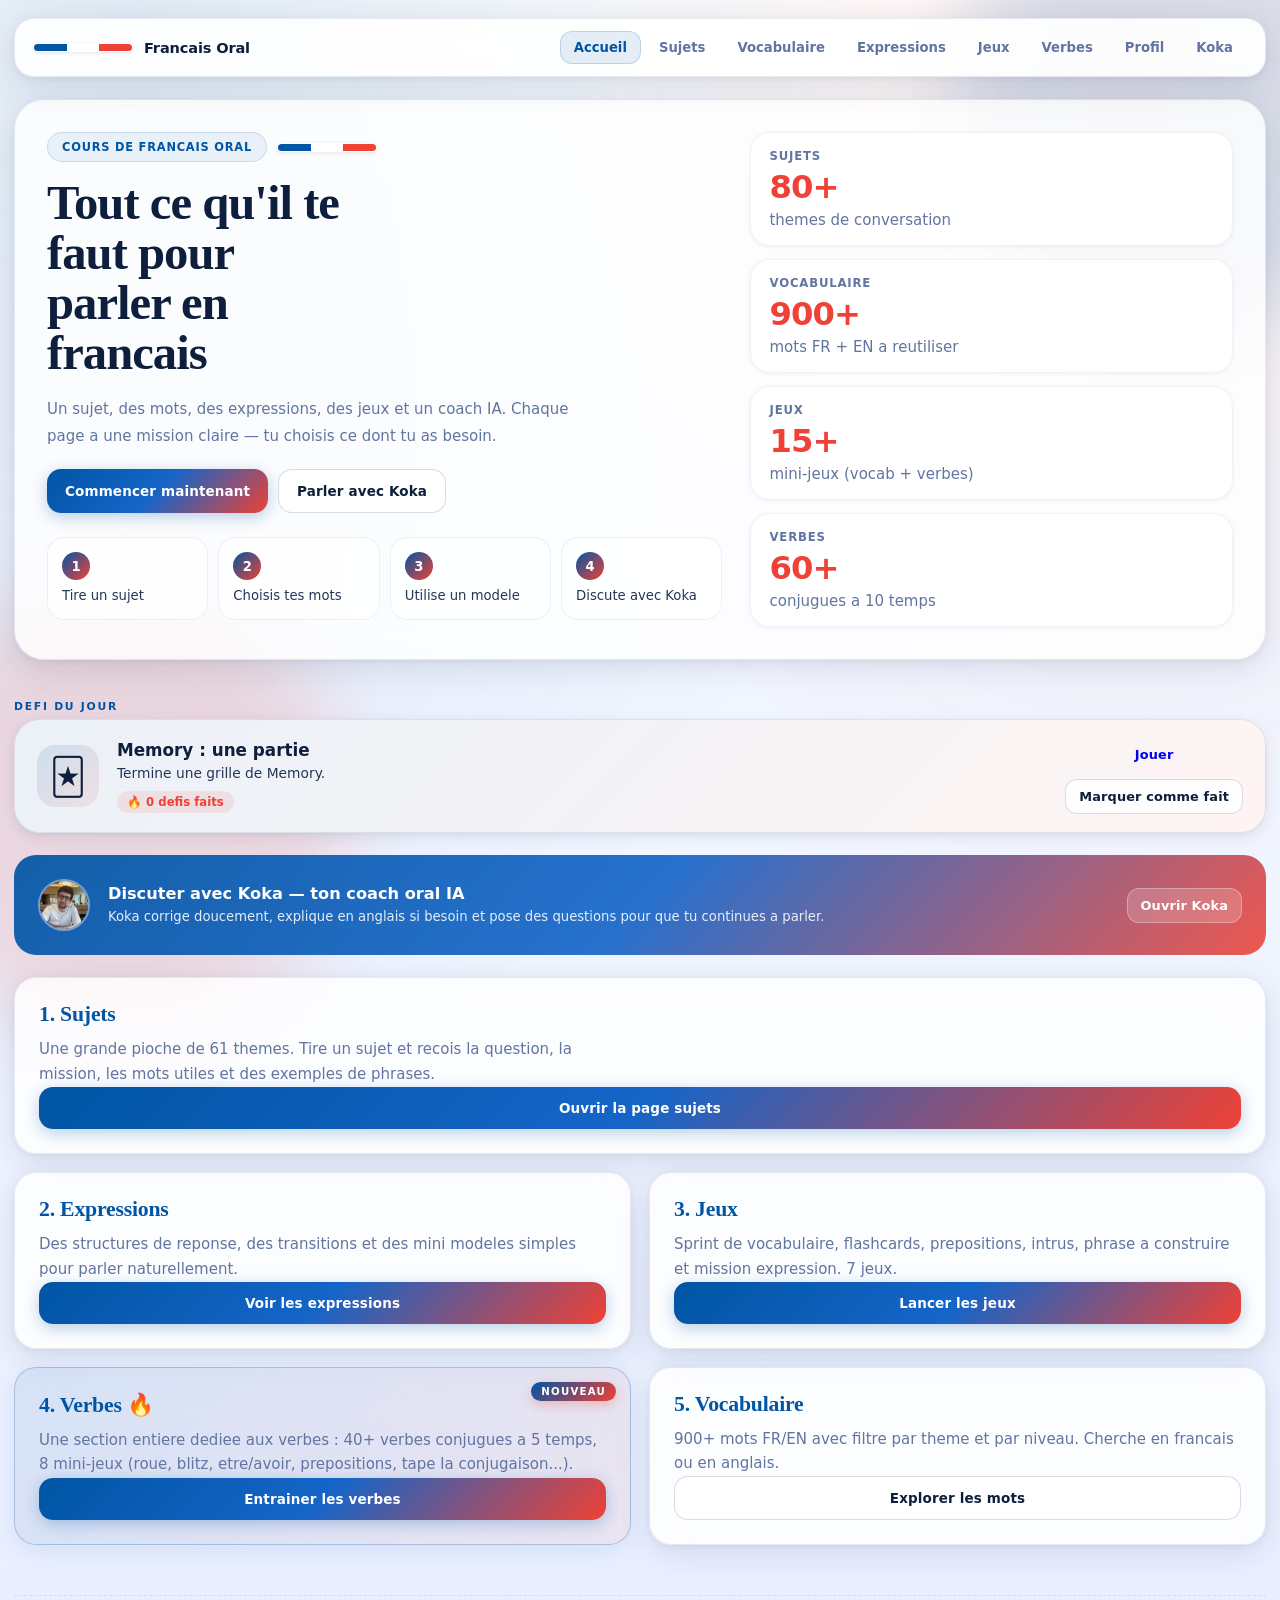
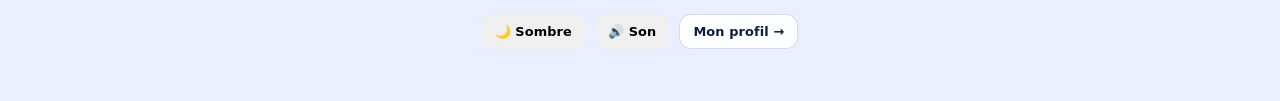
==== commit 96721408: "Profil global, achievements, defi du jour, mode sombre, sons + 15 verbes - 15 verbes irreguliers en " ====
--- a/index.html
+++ b/index.html
@@ -59,9 +59,28 @@
     .landing-grid .feature-card {
       display: flex;
       flex-direction: column;
+      position: relative;
     }
     .landing-grid .feature-card .btn.wide {
       margin-top: auto;
+    }
+    .feature-card-verbs {
+      background: linear-gradient(135deg, rgba(0,85,164,0.09), rgba(239,65,53,0.07));
+      border-color: rgba(0, 85, 164, 0.25);
+      box-shadow: 0 6px 24px rgba(0, 85, 164, 0.1);
+    }
+    .feature-badge {
+      position: absolute;
+      top: 14px;
+      right: 14px;
+      font-size: 0.68rem;
+      letter-spacing: 0.12em;
+      font-weight: 800;
+      padding: 4px 10px;
+      border-radius: 999px;
+      color: #fff;
+      background: linear-gradient(135deg, #0055a4, #ef4135);
+      box-shadow: 0 4px 12px rgba(239, 65, 53, 0.28);
     }
   </style>
 </head>
@@ -85,6 +104,8 @@
         <a class="nav-link" href="./vocabulaire.html">Vocabulaire</a>
         <a class="nav-link" href="./methode.html">Expressions</a>
         <a class="nav-link" href="./vocab-games.html">Jeux</a>
+        <a class="nav-link" href="./verbes.html">Verbes</a>
+        <a class="nav-link" href="./profil.html">Profil</a>
         <a class="nav-link" href="./koka.html">Koka</a>
       </nav>
     </header>
@@ -131,21 +152,29 @@
       <div class="hero-stats">
         <article class="stat-card">
           <span class="stat-label">Sujets</span>
-          <strong class="stat-value">61</strong>
+          <strong class="stat-value">80+</strong>
           <span class="stat-foot">themes de conversation</span>
         </article>
         <article class="stat-card">
           <span class="stat-label">Vocabulaire</span>
-          <strong class="stat-value">830+</strong>
+          <strong class="stat-value">900+</strong>
           <span class="stat-foot">mots FR + EN a reutiliser</span>
         </article>
         <article class="stat-card">
-          <span class="stat-label">Pages</span>
-          <strong class="stat-value">6</strong>
-          <span class="stat-foot">outils distincts</span>
+          <span class="stat-label">Jeux</span>
+          <strong class="stat-value">15+</strong>
+          <span class="stat-foot">mini-jeux (vocab + verbes)</span>
+        </article>
+        <article class="stat-card">
+          <span class="stat-label">Verbes</span>
+          <strong class="stat-value">60+</strong>
+          <span class="stat-foot">conjugues a 10 temps</span>
         </article>
       </div>
     </section>
+
+    <!-- Defi du jour -->
+    <section id="defiJour" class="defi-host"></section>
 
     <!-- Koka CTA banner -->
     <div class="koka-cta">
@@ -172,16 +201,36 @@
 
       <article class="feature-card">
         <h2>3. Jeux</h2>
-        <p>Un grand sprint de vocabulaire, des flashcards, des prepositions et une mission expressions pour memoriser vite.</p>
+        <p>Sprint de vocabulaire, flashcards, prepositions, intrus, phrase a construire et mission expression. 7 jeux.</p>
         <a class="btn btn-primary wide" href="./vocab-games.html">Lancer les jeux</a>
       </article>
 
-      <article class="feature-card">
-        <h2>4. Vocabulaire</h2>
-        <p>830+ mots FR/EN avec filtre par theme et par niveau. Cherche en francais ou en anglais.</p>
+      <article class="feature-card feature-card-verbs">
+        <div class="feature-badge">NOUVEAU</div>
+        <h2>4. Verbes 🔥</h2>
+        <p>Une section entiere dediee aux verbes : 40+ verbes conjugues a 5 temps, 8 mini-jeux (roue, blitz, etre/avoir, prepositions, tape la conjugaison...).</p>
+        <a class="btn btn-primary wide" href="./verbes.html">Entrainer les verbes</a>
+      </article>
+
+      <article class="feature-card">
+        <h2>5. Vocabulaire</h2>
+        <p>900+ mots FR/EN avec filtre par theme et par niveau. Cherche en francais ou en anglais.</p>
         <a class="btn btn-secondary wide" href="./vocabulaire.html">Explorer les mots</a>
       </article>
     </section>
+
+    <footer class="site-footer">
+      <div class="footer-tools">
+        <button class="btn small" data-theme-toggle aria-pressed="false">🌙 Sombre</button>
+        <button class="btn small" data-sound-toggle aria-pressed="true">🔊 Son</button>
+        <a class="btn small btn-secondary" href="./profil.html">Mon profil →</a>
+      </div>
+    </footer>
   </main>
+
+  <script src="./theme-toggle.js"></script>
+  <script src="./sounds.js"></script>
+  <script src="./achievements.js"></script>
+  <script src="./defi-jour.js"></script>
 </body>
 </html>
--- a/styles.css
+++ b/styles.css
@@ -1355,6 +1355,53 @@
 .sprint-ready-icon { font-size: 2.2rem; }
 .sprint-ready h3 { margin: 0; color: var(--accent); font-size: 1.2rem; }
 .sprint-ready p  { margin: 0; color: var(--muted); line-height: 1.6; }
+.sprint-ready-tip {
+  font-size: 0.82rem !important;
+  color: var(--accent) !important;
+  font-weight: 600;
+  opacity: 0.8;
+}
+
+/* Timer urgent pulse */
+@keyframes timerPulse {
+  0%, 100% { opacity: 1; }
+  50%       { opacity: 0.55; }
+}
+.sprint-timer-fill.is-urgent {
+  animation: timerPulse 0.4s ease-in-out infinite;
+}
+
+/* Combo badge */
+.sprint-combo {
+  display: inline-flex;
+  align-items: center;
+  justify-content: center;
+  padding: 6px 16px;
+  border-radius: 999px;
+  background: linear-gradient(135deg, #ff9b14, #ff4b6e);
+  color: #fff;
+  font-size: 1rem;
+  font-weight: 900;
+  letter-spacing: 0.02em;
+  box-shadow: 0 2px 12px rgba(255, 75, 110, 0.35);
+  animation: comboPop 0.3s cubic-bezier(0.175, 0.885, 0.32, 1.275);
+}
+@keyframes comboPop {
+  from { transform: scale(0.7); opacity: 0; }
+  to   { transform: scale(1);   opacity: 1; }
+}
+
+/* Word meta label under question */
+.sprint-word-meta {
+  margin: 0;
+  font-size: 0.78rem;
+  font-weight: 600;
+  color: var(--muted);
+  letter-spacing: 0.04em;
+  text-transform: uppercase;
+  opacity: 0.7;
+  min-height: 1em;
+}
 
 .sprint-question {
   margin: 0;
@@ -1410,6 +1457,7 @@
   font-weight: 800;
   color: var(--text);
 }
+.sprint-speed { font-size: 0.95rem !important; }
 
 /* ──────────────────── Flashcard layout ──────────────────── */
 .flash-layout {
@@ -1499,6 +1547,153 @@
 }
 .mini-game-tip { display: grid; gap: 12px; }
 
+/* Shared mini-score row */
+.mini-score-row {
+  display: flex;
+  gap: 16px;
+  flex-wrap: wrap;
+  margin-top: 12px;
+  padding-top: 12px;
+  border-top: 1px solid rgba(0,0,0,0.07);
+}
+.mini-score-item  { display: flex; flex-direction: column; align-items: center; gap: 2px; }
+.mini-score-label { font-size: 0.7rem; text-transform: uppercase; letter-spacing: 0.06em; color: var(--muted); font-weight: 700; }
+.mini-score-item strong { font-size: 1.25rem; font-weight: 800; color: var(--accent); }
+
+/* Conjugaison — tense badge */
+.conj-tense-badge {
+  display: inline-block;
+  padding: 3px 12px;
+  border-radius: 999px;
+  font-size: 0.78rem;
+  font-weight: 800;
+  letter-spacing: 0.04em;
+  text-transform: uppercase;
+  background: rgba(0,85,164,0.1);
+  color: var(--accent);
+}
+.conj-tense-present  { background: rgba(132,211,93,0.18);  color: #3a7d1a; }
+.conj-tense-passe    { background: rgba(255,177,75,0.22);  color: #a05a00; }
+.conj-tense-imparfait{ background: rgba(136,164,255,0.22); color: #3050a0; }
+
+/* Hint line under wrong answer */
+.conj-hint {
+  margin: 4px 0 0;
+  font-size: 0.82rem;
+  color: var(--accent);
+  font-weight: 600;
+  min-height: 1.2em;
+  font-style: italic;
+}
+
+/* Select box small variant */
+.select-box.small { padding: 6px 10px; font-size: 0.86rem; }
+
+/* Intrus source reveal */
+.intrus-source {
+  margin: 4px 0 0;
+  font-size: 0.82rem;
+  color: var(--muted);
+  font-style: italic;
+  min-height: 1.2em;
+}
+
+/* Mission timer */
+.mission-timer-wrap {
+  display: flex;
+  align-items: center;
+  gap: 10px;
+  margin-bottom: 10px;
+  flex-wrap: wrap;
+}
+.mission-timer-bar {
+  flex: 1;
+  min-width: 100px;
+  height: 10px;
+  border-radius: 999px;
+  background: rgba(0,85,164,0.1);
+  overflow: hidden;
+}
+.mission-timer-val {
+  font-size: 1rem;
+  font-weight: 800;
+  min-width: 3ch;
+  color: var(--text);
+}
+.mission-question { font-size: 1.22rem !important; margin-bottom: 6px; }
+
+/* Intrus & Conjugaison — boutons plus larges pour les mots complets */
+.conj-btn, .intrus-btn {
+  min-width: 140px;
+  font-size: 1rem;
+  font-weight: 700;
+  padding: 14px 20px;
+  text-align: center;
+  border-radius: 14px;
+}
+
+/* ── Construis la phrase ─────────────────────────────── */
+.phrase-translation {
+  font-size: 1rem;
+  font-weight: 700;
+  color: var(--accent);
+  margin: 0 0 12px;
+  font-style: italic;
+}
+.phrase-drop-zone {
+  min-height: 60px;
+  padding: 12px;
+  border-radius: 14px;
+  border: 2px dashed rgba(0,85,164,0.25);
+  background: rgba(0,85,164,0.03);
+  display: flex;
+  gap: 8px;
+  flex-wrap: wrap;
+  align-items: center;
+  margin-bottom: 14px;
+}
+.phrase-placeholder {
+  color: var(--muted);
+  font-size: 0.9rem;
+  font-style: italic;
+}
+.phrase-chip {
+  display: inline-flex;
+  align-items: center;
+  padding: 8px 14px;
+  border-radius: 10px;
+  background: var(--accent);
+  color: #fff;
+  font-size: 0.95rem;
+  font-weight: 700;
+  cursor: pointer;
+  border: none;
+  transition: opacity 0.15s, transform 0.1s;
+}
+.phrase-chip:hover  { opacity: 0.85; transform: scale(0.97); }
+.phrase-chip.correct{ background: #3bb55a; }
+.phrase-chip.wrong  { background: #d93a3a; }
+
+.phrase-word-bank {
+  display: flex;
+  gap: 8px;
+  flex-wrap: wrap;
+  margin-bottom: 12px;
+}
+.phrase-word-btn {
+  padding: 10px 16px;
+  border-radius: 10px;
+  font-size: 0.95rem;
+  font-weight: 700;
+  background: var(--panel-strong);
+  border: 1.5px solid var(--line);
+  cursor: pointer;
+  transition: opacity 0.15s, transform 0.1s;
+}
+.phrase-word-btn:hover:not(:disabled) { transform: translateY(-2px); border-color: var(--accent); }
+.phrase-word-btn.used { opacity: 0.3; cursor: not-allowed; }
+.phrase-word-btn:disabled { opacity: 0.3; cursor: not-allowed; }
+
 /* ──────────────────── Responsive games ──────────────────── */
 @media (max-width: 860px) {
   .sprint-layout,
@@ -1510,3 +1705,1426 @@
   .sprint-options { grid-template-columns: 1fr; }
   .game-tab { min-width: 0; font-size: 0.82rem; padding: 9px 10px; }
 }
+
+/* ──────────────────── Verbs page ──────────────────── */
+.page-verbs .shell { gap: 22px; }
+
+.verb-hero {
+  display: grid;
+  grid-template-columns: 1fr 280px;
+  gap: 22px;
+  padding: 28px 30px;
+  border-radius: 26px;
+  background:
+    linear-gradient(135deg, rgba(0, 85, 164, 0.08), rgba(239, 65, 53, 0.06)),
+    var(--panel);
+  border: 1px solid var(--line);
+  box-shadow: var(--shadow-sm);
+}
+.verb-hero-copy h1 {
+  margin: 8px 0 12px;
+  font-size: clamp(1.6rem, 3vw, 2.1rem);
+  line-height: 1.18;
+  letter-spacing: -0.01em;
+}
+.verb-hero-copy p {
+  margin: 0 0 16px;
+  color: var(--muted);
+  line-height: 1.6;
+  max-width: 580px;
+}
+.verb-hero-pills {
+  display: flex;
+  flex-wrap: wrap;
+  gap: 8px;
+}
+.verb-hero-pills .pill {
+  font-weight: 700;
+  font-size: 0.82rem;
+  padding: 6px 12px;
+  border-radius: 999px;
+  border: 1px solid transparent;
+}
+.pill-blue   { background: rgba(0, 85, 164, 0.12);  color: #0055a4; border-color: rgba(0, 85, 164, 0.2); }
+.pill-red    { background: rgba(239, 65, 53, 0.12); color: #c53225; border-color: rgba(239, 65, 53, 0.22); }
+.pill-green  { background: rgba(46, 160, 86, 0.12); color: #2e8b4f; border-color: rgba(46, 160, 86, 0.22); }
+.pill-amber  { background: rgba(214, 140, 38, 0.14); color: #9a6310; border-color: rgba(214, 140, 38, 0.24); }
+.pill-violet { background: rgba(137, 95, 214, 0.14); color: #6c3fc8; border-color: rgba(137, 95, 214, 0.24); }
+
+.verb-hero-stats {
+  display: grid;
+  gap: 12px;
+  align-content: start;
+}
+.stat-card.mini {
+  padding: 14px 16px;
+  border-radius: 16px;
+  background: var(--panel-strong);
+  border: 1px solid var(--line);
+  display: grid;
+  gap: 2px;
+}
+.stat-card.mini .stat-value {
+  font-size: 1.6rem;
+  color: var(--accent);
+}
+
+/* Roue des verbes */
+.verb-wheel-slot {
+  display: grid;
+  grid-template-columns: repeat(3, 1fr);
+  gap: 10px;
+  margin: 14px 0 10px;
+}
+.verb-wheel-item {
+  padding: 14px 10px;
+  text-align: center;
+  border-radius: 16px;
+  background: linear-gradient(135deg, rgba(0, 85, 164, 0.08), rgba(239, 65, 53, 0.06));
+  border: 1px solid var(--line);
+  font-weight: 800;
+  font-size: 1.05rem;
+  color: var(--text);
+  letter-spacing: 0.01em;
+  box-shadow: var(--shadow-xs);
+  min-height: 58px;
+  display: flex;
+  align-items: center;
+  justify-content: center;
+}
+.verb-wheel-item:nth-child(1) {
+  background: linear-gradient(135deg, rgba(0, 85, 164, 0.14), rgba(0, 85, 164, 0.04));
+}
+.verb-wheel-item:nth-child(2) {
+  background: linear-gradient(135deg, rgba(255, 255, 255, 0.4), rgba(230, 230, 230, 0.22));
+  color: #0055a4;
+}
+.verb-wheel-item:nth-child(3) {
+  background: linear-gradient(135deg, rgba(239, 65, 53, 0.16), rgba(239, 65, 53, 0.04));
+  color: #c53225;
+}
+
+/* Type la conjugaison */
+.type-prompt {
+  display: flex;
+  align-items: center;
+  gap: 14px;
+  flex-wrap: wrap;
+  padding: 16px 18px;
+  border-radius: 16px;
+  background: var(--panel-strong);
+  border: 1px solid var(--line);
+  margin: 10px 0;
+}
+.type-prompt strong {
+  font-size: 1.3rem;
+  color: #0055a4;
+  font-weight: 900;
+}
+.type-prompt span:not(.conj-tense-badge) {
+  color: var(--muted);
+  font-size: 0.95rem;
+}
+.type-form {
+  display: flex;
+  gap: 10px;
+  margin-top: 10px;
+}
+.type-input {
+  flex: 1;
+  padding: 14px 18px;
+  border-radius: 14px;
+  border: 2px solid var(--line);
+  background: var(--panel);
+  color: var(--text);
+  font: inherit;
+  font-size: 1.05rem;
+  transition: border-color 0.18s ease, box-shadow 0.18s ease;
+}
+.type-input:focus {
+  outline: none;
+  border-color: #0055a4;
+  box-shadow: 0 0 0 4px rgba(0, 85, 164, 0.15);
+}
+
+@media (max-width: 860px) {
+  .verb-hero { grid-template-columns: 1fr; padding: 22px; }
+  .verb-hero-stats { grid-template-columns: 1fr 1fr; }
+}
+@media (max-width: 520px) {
+  .verb-wheel-slot { grid-template-columns: 1fr; }
+  .verb-hero-stats { grid-template-columns: 1fr; }
+}
+
+/* ──────────────────── Difficulty toggle ──────────────────── */
+.games-stat-difficulty { display: flex; flex-direction: column; gap: 6px; }
+.diff-toggle {
+  display: inline-flex;
+  background: var(--panel-strong);
+  border: 1px solid var(--line);
+  border-radius: 999px;
+  padding: 3px;
+  gap: 2px;
+}
+.diff-btn {
+  border: none;
+  background: transparent;
+  color: var(--muted);
+  font: inherit;
+  font-size: 0.78rem;
+  font-weight: 700;
+  padding: 6px 13px;
+  border-radius: 999px;
+  cursor: pointer;
+  transition: all 0.15s ease;
+}
+.diff-btn:hover { color: var(--text); }
+.diff-btn.is-active {
+  background: linear-gradient(135deg, #0055a4, #1565c8);
+  color: #fff;
+  box-shadow: 0 2px 8px rgba(0,85,164,0.25);
+}
+.diff-btn[data-diff="medium"].is-active { background: linear-gradient(135deg, #d68c26, #f0a93a); box-shadow: 0 2px 8px rgba(214,140,38,0.32); }
+.diff-btn[data-diff="hard"].is-active   { background: linear-gradient(135deg, #c53225, #ef4135); box-shadow: 0 2px 8px rgba(239,65,53,0.32); }
+
+/* Wider tab grid */
+.game-tabs-nav-grid {
+  display: grid;
+  grid-template-columns: repeat(auto-fit, minmax(140px, 1fr));
+  gap: 6px;
+}
+.game-tabs-nav-grid .game-tab { flex: initial; }
+
+/* ──────────────────── Anagrammes ──────────────────── */
+.anagram-clue {
+  display: flex;
+  justify-content: space-between;
+  align-items: baseline;
+  gap: 12px;
+  flex-wrap: wrap;
+  margin: 8px 0 14px;
+  padding: 12px 16px;
+  border-radius: 14px;
+  background: var(--panel-strong);
+  border: 1px solid var(--line);
+}
+.anagram-en {
+  font-size: 1.05rem;
+  font-weight: 800;
+  color: #0055a4;
+}
+.anagram-meta {
+  font-size: 0.78rem;
+  color: var(--muted);
+  text-transform: uppercase;
+  letter-spacing: 0.07em;
+}
+.anagram-letters,
+.anagram-slot {
+  display: flex;
+  flex-wrap: wrap;
+  gap: 8px;
+  margin: 10px 0;
+  min-height: 56px;
+  padding: 10px;
+  border-radius: 14px;
+  background: var(--panel);
+  border: 1px dashed var(--line);
+}
+.anagram-slot {
+  background: linear-gradient(135deg, rgba(0,85,164,0.05), rgba(239,65,53,0.04));
+  border-style: solid;
+  border-color: rgba(0,85,164,0.2);
+}
+.letter-tile {
+  min-width: 42px;
+  height: 42px;
+  padding: 0 10px;
+  border-radius: 10px;
+  border: 2px solid var(--line);
+  background: var(--panel-strong);
+  font: inherit;
+  font-weight: 800;
+  font-size: 1.18rem;
+  text-transform: uppercase;
+  cursor: pointer;
+  transition: all 0.12s ease;
+  color: var(--text);
+}
+.letter-tile:hover { border-color: #0055a4; transform: translateY(-1px); }
+.letter-tile.used  { opacity: 0.25; cursor: not-allowed; transform: none; }
+.letter-tile-placed {
+  background: linear-gradient(135deg, #0055a4, #1565c8);
+  color: #fff;
+  border-color: transparent;
+  box-shadow: 0 3px 10px rgba(0,85,164,0.25);
+}
+.anagram-actions {
+  display: flex;
+  gap: 8px;
+  flex-wrap: wrap;
+  margin-top: 6px;
+}
+
+/* ──────────────────── Memory ──────────────────── */
+.memory-meta {
+  display: flex;
+  flex-wrap: wrap;
+  gap: 14px;
+  padding: 10px 14px;
+  border-radius: 12px;
+  background: var(--panel-strong);
+  border: 1px solid var(--line);
+  margin: 8px 0 14px;
+  font-size: 0.88rem;
+  color: var(--muted);
+}
+.memory-meta-item strong { color: var(--text); margin-left: 4px; }
+.memory-grid {
+  display: grid;
+  gap: 8px;
+  margin: 6px 0 12px;
+}
+.memory-card {
+  position: relative;
+  aspect-ratio: 3 / 2;
+  min-height: 64px;
+  border: none;
+  border-radius: 12px;
+  cursor: pointer;
+  background: linear-gradient(135deg, #0055a4, #1565c8);
+  color: #fff;
+  overflow: hidden;
+  font: inherit;
+  transition: transform 0.18s ease, box-shadow 0.18s ease;
+  box-shadow: 0 3px 10px rgba(0,85,164,0.18);
+}
+.memory-card:hover { transform: translateY(-2px); }
+.memory-back,
+.memory-front {
+  position: absolute;
+  inset: 0;
+  display: flex;
+  align-items: center;
+  justify-content: center;
+  padding: 6px 10px;
+  text-align: center;
+  font-weight: 700;
+  font-size: 0.95rem;
+  line-height: 1.2;
+  transition: opacity 0.18s ease, transform 0.18s ease;
+}
+.memory-back { background: linear-gradient(135deg, #0055a4, #1565c8); color: #fff; font-size: 1.6rem; opacity: 1; }
+.memory-front { background: var(--panel); color: var(--text); opacity: 0; transform: scale(0.92); }
+.memory-card.is-flipped .memory-back { opacity: 0; }
+.memory-card.is-flipped .memory-front { opacity: 1; transform: scale(1); }
+.memory-card.is-matched {
+  background: linear-gradient(135deg, #2ea056, #4cc474);
+  box-shadow: 0 3px 14px rgba(46,160,86,0.32);
+  cursor: default;
+}
+.memory-card.is-matched .memory-front { color: #0a4623; background: rgba(255,255,255,0.92); }
+.memory-card-en .memory-front { font-style: italic; color: #c53225; }
+
+/* ──────────────────── Pendu ──────────────────── */
+.pendu-arena {
+  display: grid;
+  grid-template-columns: auto 1fr;
+  gap: 16px;
+  align-items: center;
+  margin: 8px 0 14px;
+  padding: 14px 16px;
+  background: var(--panel-strong);
+  border-radius: 14px;
+  border: 1px solid var(--line);
+}
+.pendu-figure pre {
+  margin: 0;
+  font: 600 1rem/1.1 ui-monospace, "SF Mono", Menlo, monospace;
+  color: #0055a4;
+  white-space: pre;
+}
+.pendu-side { display: grid; gap: 10px; }
+.pendu-word {
+  font-size: 1.6rem;
+  font-weight: 900;
+  letter-spacing: 0.18em;
+  color: var(--text);
+}
+.pendu-info {
+  display: flex;
+  gap: 16px;
+  font-size: 0.85rem;
+  color: var(--muted);
+}
+.pendu-info strong { color: var(--text); margin-left: 4px; }
+.pendu-keyboard {
+  display: grid;
+  gap: 6px;
+  margin: 6px 0;
+}
+.pendu-kbd-row {
+  display: flex;
+  gap: 5px;
+  justify-content: center;
+}
+.pendu-key {
+  flex: 1;
+  max-width: 42px;
+  height: 42px;
+  border-radius: 8px;
+  border: 1px solid var(--line);
+  background: var(--panel-strong);
+  font: inherit;
+  font-weight: 700;
+  font-size: 0.95rem;
+  text-transform: uppercase;
+  cursor: pointer;
+  transition: all 0.12s ease;
+  color: var(--text);
+}
+.pendu-key:hover { border-color: #0055a4; transform: translateY(-1px); }
+.pendu-key.correct { background: linear-gradient(135deg, #2ea056, #4cc474); color: #fff; border-color: transparent; }
+.pendu-key.wrong   { background: linear-gradient(135deg, #c53225, #ef4135); color: #fff; border-color: transparent; opacity: 0.9; }
+
+/* ──────────────────── Dictee ──────────────────── */
+.dictee-prompt {
+  display: flex;
+  align-items: center;
+  gap: 14px;
+  flex-wrap: wrap;
+  padding: 18px 20px;
+  border-radius: 16px;
+  background: linear-gradient(135deg, rgba(0,85,164,0.08), rgba(239,65,53,0.04));
+  border: 1px solid var(--line);
+  margin: 10px 0;
+}
+.dictee-tag {
+  background: linear-gradient(135deg, #0055a4, #1565c8);
+  color: #fff;
+  font-weight: 800;
+  font-size: 0.78rem;
+  padding: 4px 10px;
+  border-radius: 999px;
+  letter-spacing: 0.08em;
+}
+.dictee-word { font-size: 1.5rem; font-weight: 900; color: var(--text); }
+.dictee-meta { color: var(--muted); font-size: 0.85rem; margin-left: auto; }
+
+/* ──────────────────── Vrai ou faux ──────────────────── */
+.vf-card {
+  display: grid;
+  grid-template-columns: 1fr auto 1fr;
+  gap: 14px;
+  align-items: center;
+  padding: 22px;
+  border-radius: 18px;
+  background: linear-gradient(135deg, rgba(0,85,164,0.07), rgba(239,65,53,0.06));
+  border: 1px solid var(--line);
+  margin: 10px 0 14px;
+  text-align: center;
+}
+.vf-fr { font-size: 1.4rem; font-weight: 900; color: #0055a4; }
+.vf-en { font-size: 1.3rem; font-weight: 800; color: #c53225; font-style: italic; }
+.vf-arrow {
+  font-size: 1.8rem;
+  font-weight: 900;
+  color: var(--muted);
+  opacity: 0.6;
+}
+.vf-actions {
+  display: grid;
+  grid-template-columns: 1fr 1fr;
+  gap: 10px;
+}
+.btn-vf {
+  padding: 16px;
+  font-size: 1.05rem;
+  font-weight: 800;
+  border-radius: 14px;
+  border: none;
+  cursor: pointer;
+  transition: all 0.15s ease;
+  color: #fff;
+}
+.btn-vf-true  { background: linear-gradient(135deg, #2ea056, #4cc474); box-shadow: 0 3px 12px rgba(46,160,86,0.25); }
+.btn-vf-false { background: linear-gradient(135deg, #c53225, #ef4135); box-shadow: 0 3px 12px rgba(239,65,53,0.28); }
+.btn-vf:hover:not(:disabled) { transform: translateY(-2px); }
+.btn-vf:disabled { opacity: 0.55; cursor: not-allowed; }
+.btn-vf.correct  { box-shadow: 0 0 0 3px rgba(46,160,86,0.4); }
+.btn-vf.wrong    { opacity: 0.5; }
+
+/* ──────────────────── Tri par theme ──────────────────── */
+.tri-layout { grid-template-columns: 1.6fr 1fr; }
+.tri-bank {
+  display: flex;
+  flex-wrap: wrap;
+  gap: 8px;
+  padding: 14px;
+  min-height: 70px;
+  border: 1px dashed var(--line);
+  border-radius: 14px;
+  background: var(--panel);
+  margin: 8px 0 14px;
+}
+.tri-word {
+  padding: 10px 16px;
+  border-radius: 999px;
+  border: 2px solid var(--line);
+  background: var(--panel-strong);
+  font: inherit;
+  font-weight: 700;
+  font-size: 0.95rem;
+  cursor: pointer;
+  transition: all 0.12s ease;
+  color: var(--text);
+}
+.tri-word:hover { border-color: #0055a4; transform: translateY(-1px); }
+.tri-word.is-selected {
+  background: linear-gradient(135deg, #0055a4, #1565c8);
+  color: #fff;
+  border-color: transparent;
+  box-shadow: 0 3px 10px rgba(0,85,164,0.3);
+}
+.tri-word.shake { animation: tri-shake 0.4s ease; }
+@keyframes tri-shake {
+  0%, 100% { transform: translateX(0); }
+  25% { transform: translateX(-6px); }
+  75% { transform: translateX(6px); }
+}
+.tri-categories {
+  display: grid;
+  grid-template-columns: repeat(auto-fit, minmax(180px, 1fr));
+  gap: 12px;
+}
+.tri-category {
+  padding: 14px;
+  border-radius: 14px;
+  background: var(--panel-strong);
+  border: 1px solid var(--line);
+}
+.tri-cat-title {
+  margin: 0 0 10px;
+  font-size: 0.92rem;
+  color: #0055a4;
+  text-transform: uppercase;
+  letter-spacing: 0.06em;
+}
+.tri-cat-slot {
+  min-height: 88px;
+  border: 1px dashed var(--line);
+  border-radius: 10px;
+  padding: 10px;
+  display: flex;
+  flex-wrap: wrap;
+  gap: 6px;
+  cursor: pointer;
+  transition: background 0.15s ease;
+}
+.tri-cat-slot:hover { background: rgba(0,85,164,0.04); }
+.tri-chip {
+  padding: 6px 12px;
+  border-radius: 999px;
+  font-weight: 700;
+  font-size: 0.85rem;
+}
+.tri-chip-ok { background: linear-gradient(135deg, #2ea056, #4cc474); color: #fff; }
+
+/* ──────────────────── Responsive new games ──────────────────── */
+@media (max-width: 860px) {
+  .tri-layout { grid-template-columns: 1fr; }
+  .pendu-arena { grid-template-columns: 1fr; text-align: center; }
+  .vf-card { grid-template-columns: 1fr; }
+  .vf-arrow { transform: rotate(90deg); }
+}
+@media (max-width: 520px) {
+  .pendu-key { max-width: none; }
+  .memory-card { font-size: 0.82rem; min-height: 56px; }
+  .dictee-word { font-size: 1.2rem; }
+}
+
+/* ──────────────────── Phrase XL ──────────────────── */
+.phrasexl-card { background: linear-gradient(140deg, rgba(0,85,164,0.05), rgba(239,65,53,0.04)); }
+.pxl-combo-pill {
+  display: inline-flex;
+  align-items: center;
+  padding: 6px 14px;
+  border-radius: 999px;
+  background: var(--panel);
+  border: 2px solid var(--line);
+  font-weight: 900;
+  font-size: 0.92rem;
+  color: var(--muted);
+  transition: all 0.22s ease;
+}
+.pxl-combo-pill.is-big {
+  background: linear-gradient(135deg, #d68c26, #f0a93a);
+  border-color: transparent;
+  color: #fff;
+  transform: scale(1.06);
+  box-shadow: 0 4px 14px rgba(214,140,38,0.32);
+}
+.pxl-combo-pill.is-huge {
+  background: linear-gradient(135deg, #c53225, #ef4135);
+  transform: scale(1.14) rotate(-2deg);
+  box-shadow: 0 6px 20px rgba(239,65,53,0.45);
+}
+.pxl-sentence {
+  padding: 22px 24px;
+  border-radius: 16px;
+  background: var(--panel-strong);
+  border: 1px solid var(--line);
+  font-size: 1.18rem;
+  line-height: 1.85;
+  margin: 10px 0 14px;
+  font-weight: 500;
+}
+.pxl-slot {
+  display: inline-block;
+  min-width: 52px;
+  padding: 2px 10px;
+  margin: 0 2px;
+  text-align: center;
+  border-radius: 8px;
+  border: 2px dashed var(--line);
+  color: var(--muted);
+  cursor: pointer;
+  font-weight: 800;
+  transition: all 0.15s ease;
+}
+.pxl-slot:hover { border-color: #0055a4; }
+.pxl-slot.is-active {
+  border-style: solid;
+  border-color: #0055a4;
+  background: rgba(0,85,164,0.09);
+  color: #0055a4;
+  box-shadow: 0 0 0 3px rgba(0,85,164,0.15);
+}
+.pxl-slot.is-good {
+  border-color: transparent;
+  background: linear-gradient(135deg, #2ea056, #4cc474);
+  color: #fff;
+  cursor: default;
+}
+.pxl-slot.is-recov {
+  border-color: transparent;
+  background: linear-gradient(135deg, #d68c26, #f0a93a);
+  color: #fff;
+  cursor: default;
+}
+.pxl-slot.is-bad {
+  border-color: transparent;
+  background: linear-gradient(135deg, #c53225, #ef4135);
+  color: #fff;
+  cursor: default;
+}
+.pxl-banks {
+  display: grid;
+  gap: 10px;
+  margin-bottom: 10px;
+}
+.pxl-bank {
+  padding: 10px 14px;
+  border-radius: 12px;
+  background: var(--panel);
+  border: 1px solid var(--line);
+  transition: all 0.18s ease;
+}
+.pxl-bank.is-active {
+  background: linear-gradient(135deg, rgba(0,85,164,0.06), rgba(0,85,164,0.02));
+  border-color: rgba(0,85,164,0.35);
+  box-shadow: 0 3px 12px rgba(0,85,164,0.10);
+}
+.pxl-bank-label {
+  display: inline-block;
+  margin-bottom: 6px;
+  font-size: 0.72rem;
+  letter-spacing: 0.08em;
+  text-transform: uppercase;
+  color: var(--muted);
+  font-weight: 800;
+}
+.pxl-bank-row {
+  display: flex;
+  gap: 8px;
+  flex-wrap: wrap;
+}
+.pxl-opt {
+  padding: 10px 18px;
+  border-radius: 999px;
+  border: 2px solid var(--line);
+  background: var(--panel-strong);
+  font: inherit;
+  font-weight: 700;
+  cursor: pointer;
+  transition: all 0.12s ease;
+  color: var(--text);
+}
+.pxl-opt:hover { border-color: #0055a4; transform: translateY(-1px); }
+.pxl-opt.correct { background: linear-gradient(135deg, #2ea056, #4cc474); color: #fff; border-color: transparent; }
+.pxl-opt.wrong {
+  background: linear-gradient(135deg, #c53225, #ef4135);
+  color: #fff;
+  border-color: transparent;
+  animation: pxl-shake 0.38s ease;
+}
+@keyframes pxl-shake {
+  0%, 100% { transform: translateX(0); }
+  25% { transform: translateX(-5px); }
+  75% { transform: translateX(5px); }
+}
+
+/* ──────────────────── Chaine ──────────────────── */
+.chaine-card { background: linear-gradient(140deg, rgba(122,61,240,0.06), rgba(21,164,137,0.04)); }
+.chaine-sentence {
+  min-height: 70px;
+  padding: 18px 20px;
+  border-radius: 14px;
+  background: var(--panel-strong);
+  border: 1px solid var(--line);
+  margin: 10px 0 12px;
+  display: flex;
+  flex-wrap: wrap;
+  gap: 8px;
+  align-items: center;
+  font-size: 1.12rem;
+  line-height: 1.6;
+}
+.chaine-placeholder { color: var(--muted); font-style: italic; }
+.chaine-chip {
+  padding: 6px 14px;
+  border-radius: 999px;
+  background: linear-gradient(135deg, #7a3df0, #9154ff);
+  color: #fff;
+  font-weight: 700;
+  font-size: 0.98rem;
+  box-shadow: 0 2px 8px rgba(122,61,240,0.25);
+}
+.chaine-chip:nth-child(even) { background: linear-gradient(135deg, #15a489, #23c6a9); box-shadow: 0 2px 8px rgba(21,164,137,0.25); }
+.chaine-options {
+  display: flex;
+  flex-wrap: wrap;
+  gap: 8px;
+  margin-top: 6px;
+}
+.chaine-brick {
+  padding: 12px 18px;
+  border-radius: 14px;
+  border: 2px solid var(--line);
+  background: var(--panel-strong);
+  font: inherit;
+  font-weight: 700;
+  cursor: pointer;
+  transition: all 0.14s ease;
+  color: var(--text);
+}
+.chaine-brick:hover { border-color: #7a3df0; transform: translateY(-2px); box-shadow: 0 4px 12px rgba(122,61,240,0.18); }
+.chaine-brick-end {
+  background: linear-gradient(135deg, #d68c26, #f0a93a);
+  color: #fff;
+  border-color: transparent;
+  box-shadow: 0 3px 10px rgba(214,140,38,0.25);
+}
+.chaine-brick-end:hover { transform: translateY(-2px) scale(1.03); }
+
+/* ──────────────────── Gemmes ──────────────────── */
+.gem-hero {
+  display: grid;
+  grid-template-columns: 1.4fr 1fr;
+  gap: 16px;
+  padding: 22px 26px;
+  border-radius: 20px;
+  background:
+    radial-gradient(circle at 0% 0%, rgba(122,61,240,0.15), transparent 45%),
+    radial-gradient(circle at 100% 100%, rgba(239,65,53,0.12), transparent 50%),
+    var(--panel-strong);
+  border: 1px solid var(--line);
+  align-items: center;
+  margin-bottom: 12px;
+}
+.gem-hero h2 { margin: 6px 0; font-size: clamp(1.3rem, 2.8vw, 1.7rem); }
+.gem-hero p  { margin: 0; color: var(--muted); }
+.gem-hero-stats {
+  display: grid;
+  grid-template-columns: 1fr 1fr;
+  gap: 10px;
+}
+.gem-main-grid {
+  display: grid;
+  grid-template-columns: 1.5fr 1fr;
+  gap: 14px;
+}
+.gem-play-card { min-height: 320px; }
+.gem-answer-grid {
+  display: grid;
+  grid-template-columns: 1fr 1fr;
+  gap: 10px;
+  margin: 12px 0;
+}
+.gem-opt {
+  padding: 14px 18px;
+  border-radius: 14px;
+  border: 2px solid var(--line);
+  background: var(--panel-strong);
+  font: inherit;
+  font-weight: 700;
+  font-size: 0.98rem;
+  cursor: pointer;
+  transition: all 0.14s ease;
+  color: var(--text);
+  text-align: center;
+}
+.gem-opt:hover:not(:disabled) { border-color: #7a3df0; transform: translateY(-1px); }
+.gem-opt:disabled { cursor: default; }
+.gem-opt.correct { background: linear-gradient(135deg, #2ea056, #4cc474); color: #fff; border-color: transparent; box-shadow: 0 3px 12px rgba(46,160,86,0.28); }
+.gem-opt.wrong   { background: linear-gradient(135deg, #c53225, #ef4135); color: #fff; border-color: transparent; opacity: 0.9; }
+
+.gem-themes-card { max-height: 520px; overflow-y: auto; }
+.gem-theme-list {
+  display: grid;
+  gap: 8px;
+  margin-top: 6px;
+}
+.gem-theme-btn {
+  --accent: #7a3df0;
+  display: grid;
+  gap: 6px;
+  padding: 12px 14px;
+  border-radius: 14px;
+  border: 2px solid var(--line);
+  background: var(--panel-strong);
+  font: inherit;
+  cursor: pointer;
+  text-align: left;
+  color: var(--text);
+  transition: all 0.14s ease;
+}
+.gem-theme-btn:hover { border-color: var(--accent); transform: translateY(-1px); }
+.gem-theme-btn.is-active {
+  border-color: var(--accent);
+  background: linear-gradient(135deg, color-mix(in srgb, var(--accent) 10%, var(--panel-strong)), var(--panel-strong));
+  box-shadow: 0 3px 12px color-mix(in srgb, var(--accent) 22%, transparent);
+}
+.gem-theme-head {
+  display: flex;
+  align-items: center;
+  gap: 8px;
+  font-weight: 800;
+  font-size: 0.98rem;
+}
+.gem-theme-icon { font-size: 1.3rem; }
+.gem-theme-title { flex: 1; }
+.gem-theme-meta {
+  font-size: 0.78rem;
+  color: var(--muted);
+}
+.gem-bar {
+  height: 7px;
+  border-radius: 999px;
+  background: var(--line);
+  overflow: hidden;
+}
+.gem-bar-fill {
+  height: 100%;
+  background: linear-gradient(90deg, var(--accent), color-mix(in srgb, var(--accent) 70%, white));
+  border-radius: 999px;
+  transition: width 0.3s ease;
+}
+
+/* ──────────────────── Responsive ──────────────────── */
+@media (max-width: 860px) {
+  .gem-hero { grid-template-columns: 1fr; }
+  .gem-main-grid { grid-template-columns: 1fr; }
+  .gem-answer-grid { grid-template-columns: 1fr; }
+  .gem-themes-card { max-height: none; }
+}
+@media (max-width: 520px) {
+  .pxl-sentence { font-size: 1.05rem; padding: 16px; }
+  .chaine-sentence { font-size: 1rem; padding: 14px; }
+  .gem-hero { padding: 16px; }
+}
+
+/* ──────────────────── Bingo des prepositions ──────────────────── */
+.bingo-call {
+  padding: 16px 20px;
+  border-radius: 14px;
+  background: linear-gradient(135deg, rgba(214,140,38,0.10), rgba(239,65,53,0.06));
+  border: 1px solid var(--line);
+  font-size: 1.08rem;
+  font-weight: 600;
+  margin: 8px 0 14px;
+  text-align: center;
+  color: var(--text);
+  min-height: 48px;
+  display: flex;
+  align-items: center;
+  justify-content: center;
+}
+.bingo-grid {
+  display: grid;
+  grid-template-columns: repeat(5, 1fr);
+  gap: 6px;
+  margin: 6px 0;
+}
+.bingo-cell {
+  aspect-ratio: 1 / 1;
+  display: flex;
+  align-items: center;
+  justify-content: center;
+  border: 2px solid var(--line);
+  background: var(--panel-strong);
+  font: inherit;
+  font-weight: 700;
+  font-size: 0.92rem;
+  border-radius: 12px;
+  cursor: pointer;
+  padding: 4px;
+  text-align: center;
+  transition: all 0.14s ease;
+  color: var(--text);
+}
+.bingo-cell:hover { border-color: #d68c26; transform: translateY(-1px); }
+.bingo-cell.is-marked {
+  background: linear-gradient(135deg, #2ea056, #4cc474);
+  color: #fff;
+  border-color: transparent;
+  cursor: default;
+  box-shadow: 0 2px 8px rgba(46,160,86,0.25);
+}
+.bingo-cell.is-free {
+  background: linear-gradient(135deg, #d68c26, #f0a93a);
+  color: #fff;
+  font-size: 1.4rem;
+}
+.bingo-cell.shake { animation: tri-shake 0.35s ease; }
+
+/* ──────────────────── Pyramide ──────────────────── */
+.pyramide-card { background: linear-gradient(140deg, rgba(122,61,240,0.05), rgba(214,140,38,0.04)); }
+.pyramide-level-pill {
+  display: inline-flex;
+  align-items: center;
+  padding: 6px 14px;
+  border-radius: 999px;
+  background: linear-gradient(135deg, #7a3df0, #9154ff);
+  color: #fff;
+  font-weight: 800;
+  font-size: 0.88rem;
+  box-shadow: 0 2px 8px rgba(122,61,240,0.25);
+}
+.pyramide-stack {
+  display: flex;
+  flex-direction: column;
+  align-items: center;
+  gap: 4px;
+  margin: 12px 0;
+}
+.pyramide-row {
+  display: flex;
+  gap: 4px;
+  justify-content: center;
+}
+.pyramide-block {
+  width: 38px;
+  height: 28px;
+  border-radius: 6px;
+  background: var(--line);
+  display: flex;
+  align-items: center;
+  justify-content: center;
+  font-weight: 800;
+  font-size: 0.85rem;
+  color: var(--muted);
+  transition: all 0.2s ease;
+}
+.pyramide-row.is-cleared .pyramide-block {
+  background: linear-gradient(135deg, #2ea056, #4cc474);
+  color: #fff;
+}
+.pyramide-row.is-current .pyramide-block {
+  background: linear-gradient(135deg, #d68c26, #f0a93a);
+  color: #fff;
+  box-shadow: 0 2px 8px rgba(214,140,38,0.32);
+}
+.pyramide-row.is-locked .pyramide-block {
+  background: var(--panel-strong);
+  border: 1px dashed var(--line);
+}
+.pyramide-question {
+  display: flex;
+  align-items: center;
+  gap: 14px;
+  padding: 16px 20px;
+  border-radius: 14px;
+  background: var(--panel-strong);
+  border: 1px solid var(--line);
+  margin: 10px 0;
+}
+.pyramide-direction {
+  background: linear-gradient(135deg, #0055a4, #1565c8);
+  color: #fff;
+  padding: 4px 10px;
+  border-radius: 999px;
+  font-size: 0.78rem;
+  font-weight: 800;
+  letter-spacing: 0.06em;
+}
+.pyramide-prompt { font-size: 1.4rem; font-weight: 900; color: var(--text); }
+.pyramide-answers {
+  display: grid;
+  grid-template-columns: 1fr 1fr;
+  gap: 8px;
+  margin: 6px 0;
+}
+.pyramide-answer {
+  padding: 12px 16px;
+  border-radius: 12px;
+  border: 2px solid var(--line);
+  background: var(--panel-strong);
+  font: inherit;
+  font-weight: 700;
+  cursor: pointer;
+  transition: all 0.14s ease;
+  color: var(--text);
+}
+.pyramide-answer:hover:not(:disabled) { border-color: #7a3df0; transform: translateY(-1px); }
+.pyramide-answer:disabled { cursor: default; }
+.pyramide-answer.correct { background: linear-gradient(135deg, #2ea056, #4cc474); color: #fff; border-color: transparent; }
+.pyramide-answer.wrong   { background: linear-gradient(135deg, #c53225, #ef4135); color: #fff; border-color: transparent; }
+
+/* ──────────────────── Mur de mots ──────────────────── */
+.murmots-layout { grid-template-columns: 1.6fr 1fr; }
+.murmots-grid {
+  display: grid;
+  gap: 3px;
+  margin: 8px 0 12px;
+  padding: 8px;
+  background: var(--panel-strong);
+  border: 1px solid var(--line);
+  border-radius: 14px;
+}
+.mur-cell {
+  aspect-ratio: 1 / 1;
+  border: 1px solid var(--line);
+  background: var(--panel);
+  font: inherit;
+  font-weight: 700;
+  font-size: clamp(0.7rem, 1.5vw, 1rem);
+  text-transform: uppercase;
+  border-radius: 4px;
+  cursor: pointer;
+  display: flex;
+  align-items: center;
+  justify-content: center;
+  padding: 0;
+  transition: all 0.1s ease;
+  color: var(--text);
+}
+.mur-cell:hover { background: rgba(0,85,164,0.08); border-color: #0055a4; }
+.mur-cell.is-start {
+  background: linear-gradient(135deg, #d68c26, #f0a93a);
+  color: #fff;
+  border-color: transparent;
+}
+.mur-cell.is-found {
+  background: linear-gradient(135deg, #2ea056, #4cc474);
+  color: #fff;
+  border-color: transparent;
+}
+.mur-list-item {
+  padding: 4px 0;
+  font-size: 0.92rem;
+}
+.mur-list-item.is-found {
+  text-decoration: line-through;
+  color: #2ea056;
+  font-weight: 700;
+}
+
+/* ──────────────────── Responsive ──────────────────── */
+@media (max-width: 860px) {
+  .murmots-layout { grid-template-columns: 1fr; }
+  .pyramide-answers { grid-template-columns: 1fr; }
+  .pyramide-question { flex-direction: column; align-items: flex-start; }
+}
+@media (max-width: 520px) {
+  .bingo-cell { font-size: 0.72rem; }
+  .pyramide-block { width: 28px; height: 22px; font-size: 0.72rem; }
+  .pyramide-prompt { font-size: 1.15rem; }
+}
+
+/* =============================================================
+   Defi du jour, Profil, Achievements, Mode sombre, Footer
+   ============================================================= */
+
+/* ── Defi du jour ── */
+.defi-host { display: block; margin: 18px 0 0; }
+.defi-eyebrow {
+  font-size: 0.72rem;
+  letter-spacing: 0.16em;
+  font-weight: 800;
+  text-transform: uppercase;
+  color: var(--accent);
+  margin-bottom: 6px;
+}
+.defi-card {
+  display: flex;
+  gap: 18px;
+  align-items: center;
+  padding: 18px 22px;
+  border-radius: var(--radius);
+  background:
+    linear-gradient(135deg, rgba(0, 85, 164, 0.08), rgba(239, 65, 53, 0.06)),
+    var(--panel-strong);
+  border: 1px solid var(--line);
+  box-shadow: var(--shadow-sm);
+  transition: transform 180ms ease, box-shadow 180ms ease;
+}
+.defi-card.is-done {
+  background:
+    linear-gradient(135deg, rgba(34, 197, 94, 0.18), rgba(34, 197, 94, 0.06)),
+    var(--panel-strong);
+  border-color: rgba(34, 197, 94, 0.35);
+}
+.defi-icon {
+  font-size: 2.4rem;
+  width: 62px; height: 62px;
+  display: grid; place-items: center;
+  border-radius: 18px;
+  background: linear-gradient(135deg, rgba(0,85,164,0.12), rgba(239,65,53,0.10));
+  flex-shrink: 0;
+}
+.defi-body { flex: 1; min-width: 0; }
+.defi-title { font-size: 1.12rem; font-weight: 800; color: var(--text); margin-bottom: 3px; }
+.defi-desc  { font-size: 0.92rem; color: var(--text-2); line-height: 1.45; }
+.defi-meta  { margin-top: 8px; }
+.defi-streak {
+  display: inline-flex;
+  align-items: center;
+  gap: 4px;
+  font-size: 0.78rem;
+  font-weight: 700;
+  color: var(--accent-2);
+  background: rgba(239,65,53,0.10);
+  padding: 4px 10px;
+  border-radius: 999px;
+}
+.defi-actions { display: flex; flex-direction: column; gap: 8px; flex-shrink: 0; }
+@media (max-width: 640px) {
+  .defi-card { flex-wrap: wrap; padding: 14px; gap: 12px; }
+  .defi-actions { width: 100%; flex-direction: row; }
+  .defi-actions .btn { flex: 1; }
+}
+
+/* ── Footer global ── */
+.site-footer {
+  margin-top: 28px;
+  padding: 18px 0 4px;
+  border-top: 1px dashed var(--line);
+  display: flex;
+  justify-content: center;
+}
+.footer-tools {
+  display: flex;
+  gap: 10px;
+  flex-wrap: wrap;
+  justify-content: center;
+}
+.footer-tools .btn[data-sound-toggle].is-off {
+  background: rgba(239, 65, 53, 0.08);
+  color: var(--accent-2);
+  border-color: rgba(239, 65, 53, 0.3);
+}
+
+/* ── Toast achievements ── */
+.achv-toast-host {
+  position: fixed;
+  top: 18px;
+  right: 18px;
+  z-index: 9999;
+  display: flex;
+  flex-direction: column;
+  gap: 10px;
+  pointer-events: none;
+}
+.achv-toast {
+  display: flex;
+  gap: 12px;
+  align-items: center;
+  background: linear-gradient(135deg, #0055a4, #1b6fd1);
+  color: #fff;
+  padding: 12px 16px;
+  border-radius: 16px;
+  box-shadow: 0 18px 40px rgba(0, 85, 164, 0.30), 0 4px 12px rgba(0, 0, 0, 0.18);
+  min-width: 240px;
+  max-width: 320px;
+  transform: translateX(420px);
+  opacity: 0;
+  transition: transform 380ms cubic-bezier(.2,.8,.2,1), opacity 220ms ease;
+  pointer-events: auto;
+}
+.achv-toast.show { transform: translateX(0); opacity: 1; }
+.achv-toast-icon {
+  font-size: 1.9rem;
+  width: 44px; height: 44px;
+  display: grid; place-items: center;
+  background: rgba(255,255,255,0.18);
+  border-radius: 14px;
+  flex-shrink: 0;
+}
+.achv-toast-eyebrow {
+  font-size: 0.66rem;
+  letter-spacing: 0.16em;
+  font-weight: 700;
+  text-transform: uppercase;
+  opacity: 0.85;
+  margin-bottom: 1px;
+}
+.achv-toast-title { font-size: 0.98rem; font-weight: 800; }
+.achv-toast-hint  { font-size: 0.78rem; opacity: 0.88; line-height: 1.35; }
+
+/* ── Page Profil ── */
+.profile-hero {
+  display: grid;
+  grid-template-columns: 1.4fr 1fr;
+  gap: 22px;
+  margin-top: 18px;
+}
+@media (max-width: 820px) {
+  .profile-hero { grid-template-columns: 1fr; }
+}
+.profile-hero-left h1 { font-size: 2.1rem; margin: 6px 0 8px; color: var(--text); line-height: 1.15; }
+.profile-hero-left p  { color: var(--text-2); font-size: 0.98rem; line-height: 1.55; max-width: 540px; }
+.profile-actions {
+  display: flex; gap: 10px; flex-wrap: wrap; margin-top: 18px;
+}
+
+.profile-rank-card {
+  display: flex; gap: 16px;
+  background: var(--panel-strong);
+  border: 1px solid var(--line);
+  border-radius: var(--radius);
+  padding: 18px 20px;
+  box-shadow: var(--shadow);
+}
+.profile-rank-icon {
+  font-size: 2.6rem;
+  width: 64px; height: 64px;
+  display: grid; place-items: center;
+  border-radius: 18px;
+  background: linear-gradient(135deg, rgba(0,85,164,0.14), rgba(239,65,53,0.10));
+  flex-shrink: 0;
+}
+.profile-rank-meta { flex: 1; min-width: 0; }
+.profile-rank-eyebrow {
+  font-size: 0.7rem; letter-spacing: 0.16em; font-weight: 700;
+  text-transform: uppercase; color: var(--muted);
+}
+.profile-rank-title { font-size: 1.32rem; font-weight: 900; color: var(--text); }
+.profile-rank-score { font-size: 0.92rem; color: var(--accent); font-weight: 800; margin-top: 2px; }
+.profile-rank-bar {
+  margin-top: 8px; height: 8px;
+  background: rgba(0,85,164,0.10);
+  border-radius: 999px; overflow: hidden;
+}
+.profile-rank-bar-fill {
+  height: 100%;
+  background: linear-gradient(90deg, var(--blue), var(--accent-2));
+  border-radius: 999px;
+  width: 0;
+  transition: width 480ms cubic-bezier(.2,.8,.2,1);
+}
+.profile-rank-foot { margin-top: 6px; font-size: 0.78rem; color: var(--muted); }
+
+.profile-stats-grid {
+  display: grid;
+  grid-template-columns: repeat(4, 1fr);
+  gap: 14px;
+  margin-top: 22px;
+}
+@media (max-width: 820px) { .profile-stats-grid { grid-template-columns: repeat(2, 1fr); } }
+.profile-stat-card {
+  display: flex; gap: 12px; align-items: center;
+  padding: 14px 16px;
+  border-radius: var(--radius-sm);
+  background: var(--panel-strong);
+  border: 1px solid var(--line);
+  box-shadow: var(--shadow-xs);
+}
+.profile-stat-icon {
+  font-size: 1.7rem;
+  width: 44px; height: 44px;
+  display: grid; place-items: center;
+  border-radius: 12px;
+  background: var(--accent-soft);
+  flex-shrink: 0;
+}
+.profile-stat-value { font-size: 1.5rem; font-weight: 900; color: var(--text); line-height: 1; }
+.profile-stat-label { font-size: 0.78rem; color: var(--muted); margin-top: 2px; }
+
+.profile-records { margin-top: 28px; }
+.profile-records h2 { margin: 0 0 12px; color: var(--text); font-size: 1.3rem; }
+.profile-records-grid {
+  display: grid;
+  grid-template-columns: repeat(auto-fill, minmax(180px, 1fr));
+  gap: 10px;
+}
+.profile-record-card {
+  display: flex; gap: 10px; align-items: center;
+  padding: 12px 14px;
+  border-radius: 14px;
+  background: var(--panel);
+  border: 1px solid var(--line);
+}
+.profile-record-card.is-empty { opacity: 0.55; }
+.profile-record-icon {
+  font-size: 1.3rem;
+  width: 36px; height: 36px;
+  display: grid; place-items: center;
+  border-radius: 10px;
+  background: var(--accent-soft);
+}
+.profile-record-meta { display: flex; flex-direction: column; line-height: 1.15; }
+.profile-record-label { font-size: 0.74rem; color: var(--muted); font-weight: 700; }
+.profile-record-value { font-size: 1.18rem; font-weight: 900; color: var(--text); }
+.profile-record-unit  { font-size: 0.72rem; color: var(--text-2); }
+
+.profile-badges { margin-top: 30px; }
+.profile-badges-head {
+  display: flex; align-items: baseline; justify-content: space-between; gap: 10px; margin-bottom: 6px;
+}
+.profile-badges-head h2 { margin: 0; color: var(--text); font-size: 1.3rem; }
+.profile-badges-progress {
+  font-size: 0.86rem; font-weight: 800;
+  color: var(--accent);
+  background: var(--accent-soft);
+  padding: 4px 10px;
+  border-radius: 999px;
+}
+.profile-badges-hint { color: var(--muted); font-size: 0.85rem; margin: 0 0 12px; }
+.profile-badges-grid {
+  display: grid;
+  grid-template-columns: repeat(auto-fill, minmax(220px, 1fr));
+  gap: 12px;
+}
+.profile-badge-card {
+  display: flex; gap: 12px; align-items: flex-start;
+  padding: 14px 16px;
+  border-radius: 18px;
+  background: var(--panel);
+  border: 1px solid var(--line);
+  transition: transform 200ms ease, box-shadow 200ms ease;
+}
+.profile-badge-card.is-unlocked {
+  background:
+    linear-gradient(135deg, rgba(34, 197, 94, 0.10), rgba(0, 85, 164, 0.06)),
+    var(--panel-strong);
+  border-color: rgba(34, 197, 94, 0.35);
+  box-shadow: 0 4px 14px rgba(34, 197, 94, 0.10);
+}
+.profile-badge-card.is-locked { opacity: 0.62; filter: saturate(0.6); }
+.profile-badge-card.is-unlocked:hover { transform: translateY(-2px); box-shadow: var(--shadow-sm); }
+.profile-badge-icon {
+  font-size: 1.7rem;
+  width: 46px; height: 46px;
+  display: grid; place-items: center;
+  border-radius: 14px;
+  background: rgba(0, 85, 164, 0.08);
+  flex-shrink: 0;
+}
+.profile-badge-card.is-unlocked .profile-badge-icon {
+  background: linear-gradient(135deg, rgba(0,85,164,0.20), rgba(239,65,53,0.18));
+}
+.profile-badge-meta { flex: 1; min-width: 0; }
+.profile-badge-title { font-size: 0.98rem; font-weight: 800; color: var(--text); }
+.profile-badge-hint  { font-size: 0.8rem; color: var(--text-2); margin-top: 2px; line-height: 1.4; }
+.profile-badge-date  { font-size: 0.72rem; color: var(--accent); font-weight: 700; margin-top: 4px; }
+
+/* =============================================================
+   MODE SOMBRE
+   Active via <html class="theme-dark">.
+   Surcharge les variables principales pour un theme cohérent.
+   ============================================================= */
+html.theme-dark {
+  --bg:           #0b1224;
+  --bg-2:         #0d1830;
+  --panel:        rgba(20, 28, 56, 0.78);
+  --panel-strong: rgba(20, 28, 56, 0.95);
+  --line:         rgba(255, 255, 255, 0.10);
+  --line-strong:  rgba(255, 255, 255, 0.18);
+  --text:         #e9efff;
+  --text-2:       #b9c5e0;
+  --muted:        #8fa1c8;
+  --accent:       #6ea3ff;
+  --accent-soft:  rgba(110, 163, 255, 0.14);
+  --accent-2:     #ff8a7a;
+  --shadow-xs:    0 1px 4px rgba(0, 0, 0, 0.4);
+  --shadow-sm:    0 4px 14px rgba(0, 0, 0, 0.5);
+  --shadow:       0 8px 32px rgba(0, 0, 0, 0.55);
+  --shadow-lg:    0 20px 60px rgba(0, 0, 0, 0.65);
+}
+html.theme-dark body {
+  background:
+    radial-gradient(ellipse at 10% 0%, rgba(110, 163, 255, 0.10) 0%, transparent 48%),
+    radial-gradient(ellipse at 88% 6%,  rgba(255, 138, 122, 0.08) 0%, transparent 36%),
+    linear-gradient(180deg, #06091a 0%, var(--bg) 40%, var(--bg-2) 100%);
+  color: var(--text);
+}
+html.theme-dark .bg-orb { opacity: 0.4; mix-blend-mode: screen; }
+
+/* Cibler les surfaces opaques connues (cartes, panels, options) */
+html.theme-dark .feature-card,
+html.theme-dark .stat-card,
+html.theme-dark .profile-rank-card,
+html.theme-dark .profile-stat-card,
+html.theme-dark .profile-record-card,
+html.theme-dark .profile-badge-card,
+html.theme-dark .game-tab-panel,
+html.theme-dark .topic-panel,
+html.theme-dark .conjugaison-card,
+html.theme-dark .preposition-card,
+html.theme-dark .sprint-card,
+html.theme-dark .flashcard,
+html.theme-dark .games-stats,
+html.theme-dark .game-tabs-nav,
+html.theme-dark .anagram-card,
+html.theme-dark .memory-card-back,
+html.theme-dark .memory-front,
+html.theme-dark .pendu-card,
+html.theme-dark .dictee-card,
+html.theme-dark .vf-card,
+html.theme-dark .tri-card,
+html.theme-dark .tri-bin,
+html.theme-dark .phrasexl-card,
+html.theme-dark .chaine-card,
+html.theme-dark .gem-card,
+html.theme-dark .bingo-card,
+html.theme-dark .pyramide-card,
+html.theme-dark .murmots-card,
+html.theme-dark .defi-card,
+html.theme-dark .koka-cta {
+  color: var(--text);
+}
+html.theme-dark .nav-link {
+  color: var(--text-2);
+}
+html.theme-dark .nav-link.is-active,
+html.theme-dark .nav-link:hover {
+  color: var(--text);
+}
+html.theme-dark .btn:not(.btn-primary):not(.btn-secondary) {
+  background: var(--accent-soft);
+  color: var(--text);
+  border-color: var(--line-strong);
+}
+html.theme-dark input,
+html.theme-dark select,
+html.theme-dark textarea {
+  background: rgba(255,255,255,0.05);
+  color: var(--text);
+  border-color: var(--line-strong);
+}
+html.theme-dark input::placeholder,
+html.theme-dark textarea::placeholder {
+  color: var(--muted);
+}
+
